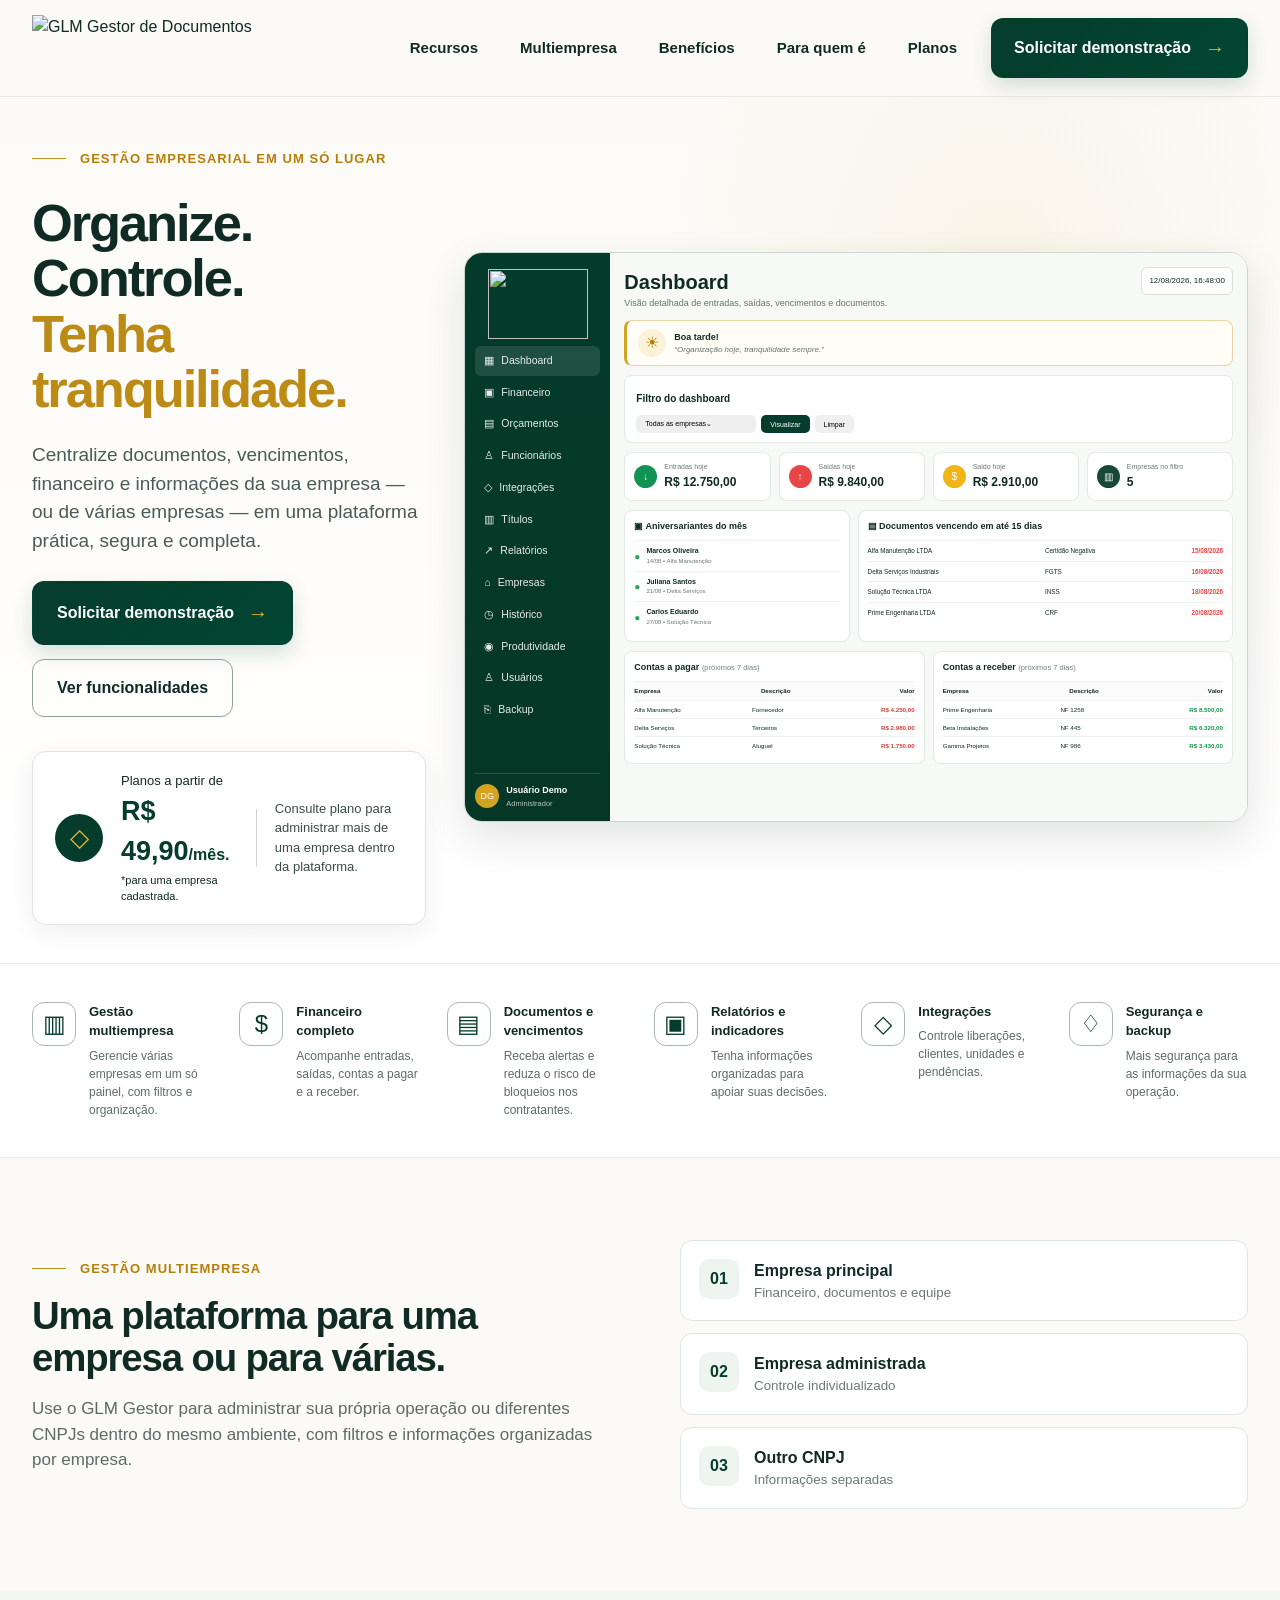
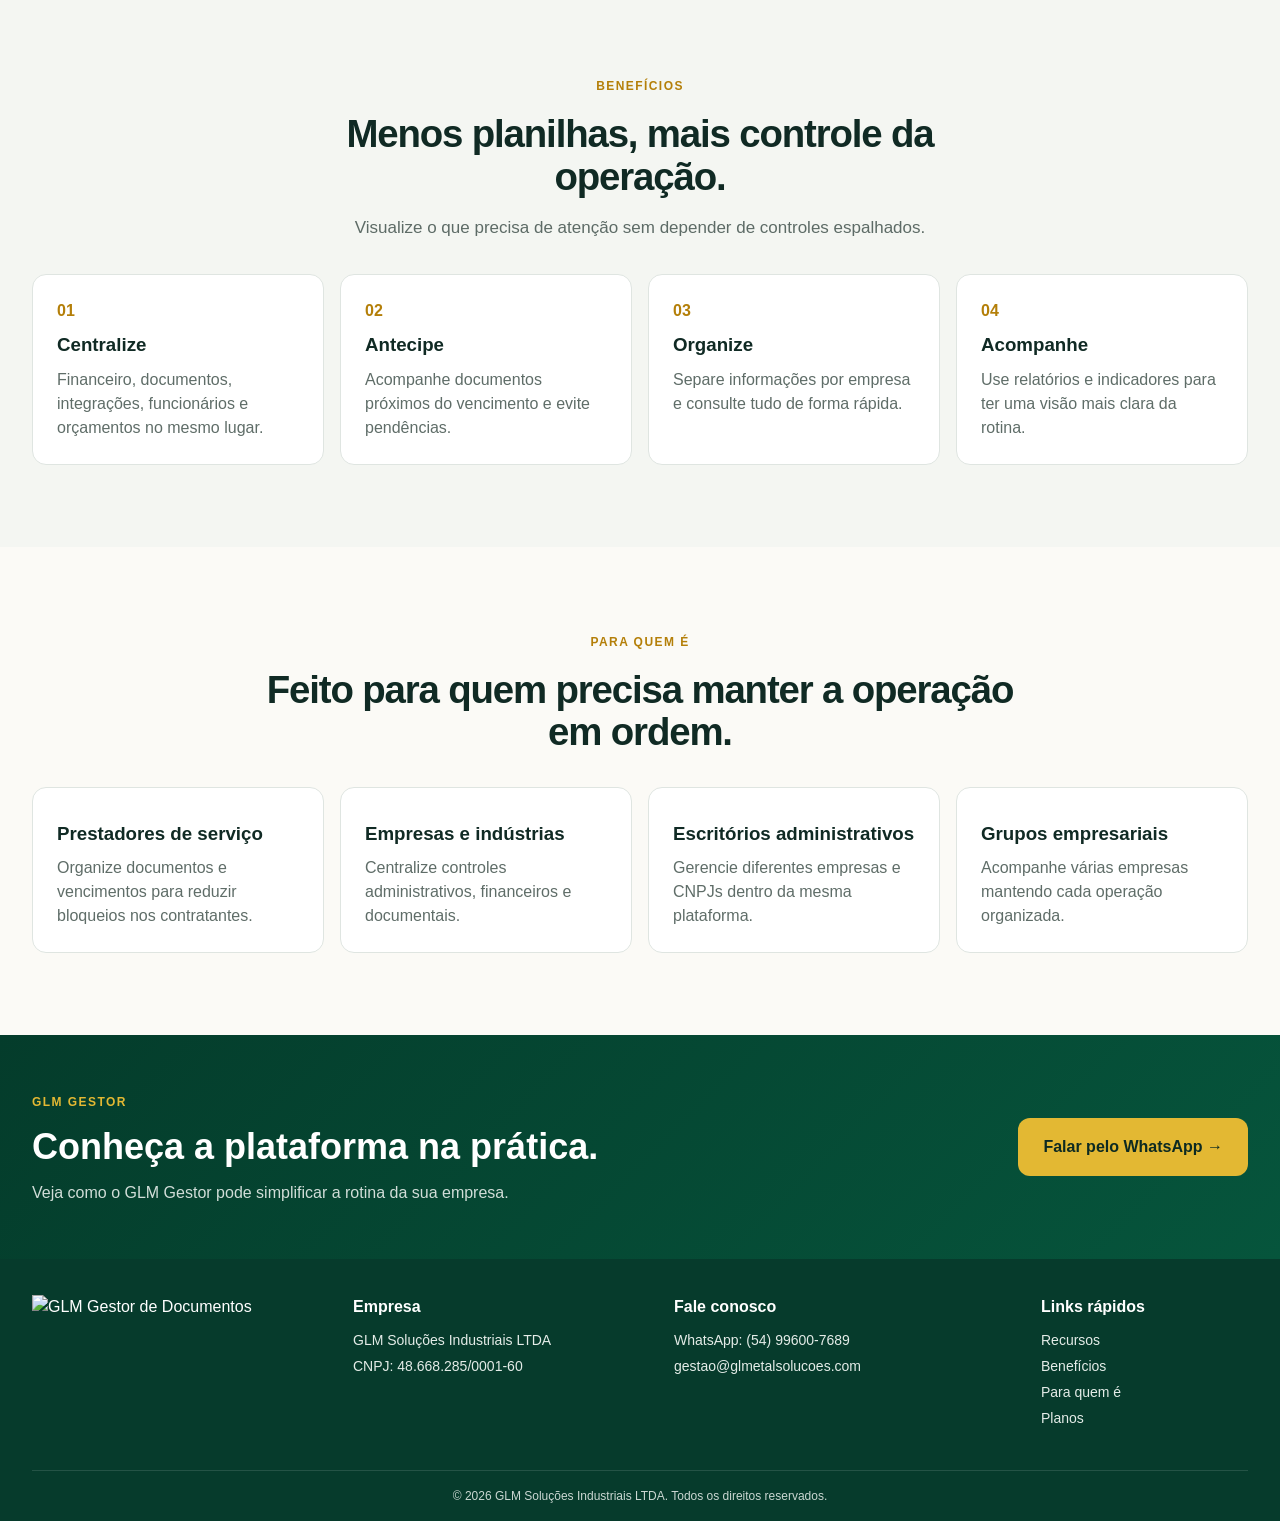
==== index.html @ 6d8b8131 "Add files via upload" ====
<!DOCTYPE html>
<html lang="pt-BR">
<head>
  <meta charset="UTF-8" />
  <meta name="viewport" content="width=device-width, initial-scale=1.0" />
  <meta name="description" content="GLM Gestor: gestão empresarial e multiempresa para financeiro, documentos, vencimentos, integrações, orçamentos e relatórios." />
  <title>GLM Gestor | Gestão empresarial em um só lugar</title>
  <link rel="stylesheet" href="styles.css" />
</head>
<body>
  <header class="header">
    <div class="container nav-shell">
      <a href="#inicio" class="logo-link" aria-label="GLM Gestor - início">
        <img src="assets/logo-glm.png" alt="GLM Gestor de Documentos" class="logo" />
      </a>
      <button class="menu-button" aria-expanded="false" aria-controls="main-nav" aria-label="Abrir menu">☰</button>
      <nav id="main-nav" class="main-nav">
        <a href="#recursos">Recursos</a>
        <a href="#multiempresa">Multiempresa</a>
        <a href="#beneficios">Benefícios</a>
        <a href="#publico">Para quem é</a>
        <a href="#planos">Planos</a>
      </nav>
      <a class="button button-primary nav-cta" href="https://wa.me/5554996007689?text=Olá!%20Gostaria%20de%20conhecer%20o%20GLM%20Gestor." target="_blank" rel="noopener">Solicitar demonstração <span>→</span></a>
    </div>
  </header>

  <main>
    <section class="hero" id="inicio">
      <div class="container hero-grid">
        <div class="hero-copy">
          <div class="eyebrow"><span></span>GESTÃO EMPRESARIAL EM UM SÓ LUGAR</div>
          <h1>Organize. Controle.<br><strong>Tenha tranquilidade.</strong></h1>
          <p class="hero-text">Centralize documentos, vencimentos, financeiro e informações da sua empresa — ou de várias empresas — em uma plataforma prática, segura e completa.</p>
          <div class="hero-actions">
            <a class="button button-primary" href="https://wa.me/5554996007689?text=Olá!%20Gostaria%20de%20solicitar%20uma%20demonstração%20do%20GLM%20Gestor." target="_blank" rel="noopener">Solicitar demonstração <span>→</span></a>
            <a class="button button-outline" href="#recursos">Ver funcionalidades</a>
          </div>

          <div class="price-card" id="planos">
            <div class="price-icon">◇</div>
            <div class="price-copy">
              <span>Planos a partir de</span>
              <strong>R$ 49,90<small>/mês.</small></strong>
              <small>*para uma empresa cadastrada.</small>
            </div>
            <div class="price-divider"></div>
            <p>Consulte plano para administrar mais de uma empresa dentro da plataforma.</p>
          </div>
        </div>

        <div class="dashboard-frame" aria-label="Demonstração fictícia do GLM Gestor">
          <div class="dashboard-browser">
            <aside class="dash-sidebar">
              <img src="assets/logo-glm.png" alt="" class="dash-logo" />
              <nav>
                <a class="active">▦ <span>Dashboard</span></a>
                <a>▣ <span>Financeiro</span></a>
                <a>▤ <span>Orçamentos</span></a>
                <a>♙ <span>Funcionários</span></a>
                <a>◇ <span>Integrações</span></a>
                <a>▥ <span>Títulos</span></a>
                <a>↗ <span>Relatórios</span></a>
                <a>⌂ <span>Empresas</span></a>
                <a>◷ <span>Histórico</span></a>
                <a>◉ <span>Produtividade</span></a>
                <a>♙ <span>Usuários</span></a>
                <a>⎘ <span>Backup</span></a>
              </nav>
              <div class="dash-user"><span>DG</span><div><b>Usuário Demo</b><small>Administrador</small></div></div>
            </aside>

            <div class="dash-main">
              <div class="dash-head">
                <div><h2>Dashboard</h2><p>Visão detalhada de entradas, saídas, vencimentos e documentos.</p></div>
                <time>12/08/2026, 16:48:00</time>
              </div>
              <div class="hello-card"><span>☀</span><div><b>Boa tarde!</b><small>“Organização hoje, tranquilidade sempre.”</small></div></div>
              <div class="filter-card"><b>Filtro do dashboard</b><div><button>Todas as empresas⌄</button><button class="mini-green">Visualizar</button><button>Limpar</button></div></div>

              <div class="kpis">
                <article><span class="dot green">↓</span><div><small>Entradas hoje</small><strong>R$ 12.750,00</strong></div></article>
                <article><span class="dot red">↑</span><div><small>Saídas hoje</small><strong>R$ 9.840,00</strong></div></article>
                <article><span class="dot gold">$</span><div><small>Saldo hoje</small><strong>R$ 2.910,00</strong></div></article>
                <article><span class="dot ink">▥</span><div><small>Empresas no filtro</small><strong>5</strong></div></article>
              </div>

              <div class="dash-columns">
                <section class="dash-card birthdays">
                  <h3>▣ Aniversariantes do mês</h3>
                  <div class="person"><i>●</i><span><b>Marcos Oliveira</b><small>14/08 • Alfa Manutenção</small></span></div>
                  <div class="person"><i>●</i><span><b>Juliana Santos</b><small>21/08 • Delta Serviços</small></span></div>
                  <div class="person"><i>●</i><span><b>Carlos Eduardo</b><small>27/08 • Solução Técnica</small></span></div>
                </section>
                <section class="dash-card docs">
                  <h3>▤ Documentos vencendo em até 15 dias</h3>
                  <div><span>Alfa Manutenção LTDA</span><span>Certidão Negativa</span><b>15/08/2026</b></div>
                  <div><span>Delta Serviços Industriais</span><span>FGTS</span><b>16/08/2026</b></div>
                  <div><span>Solução Técnica LTDA</span><span>INSS</span><b>18/08/2026</b></div>
                  <div><span>Prime Engenharia LTDA</span><span>CRF</span><b>20/08/2026</b></div>
                </section>
              </div>

              <div class="dash-columns bottom">
                <section class="dash-card table-card">
                  <h3>Contas a pagar <small>(próximos 7 dias)</small></h3>
                  <div class="table-row head"><b>Empresa</b><b>Descrição</b><b>Valor</b></div>
                  <div class="table-row"><span>Alfa Manutenção</span><span>Fornecedor</span><strong>R$ 4.250,00</strong></div>
                  <div class="table-row"><span>Delta Serviços</span><span>Terceiros</span><strong>R$ 2.980,00</strong></div>
                  <div class="table-row"><span>Solução Técnica</span><span>Aluguel</span><strong>R$ 1.750,00</strong></div>
                </section>
                <section class="dash-card table-card receivable">
                  <h3>Contas a receber <small>(próximos 7 dias)</small></h3>
                  <div class="table-row head"><b>Empresa</b><b>Descrição</b><b>Valor</b></div>
                  <div class="table-row"><span>Prime Engenharia</span><span>NF 1258</span><strong>R$ 8.500,00</strong></div>
                  <div class="table-row"><span>Beta Instalações</span><span>NF 445</span><strong>R$ 6.320,00</strong></div>
                  <div class="table-row"><span>Gamma Projetos</span><span>NF 986</span><strong>R$ 3.430,00</strong></div>
                </section>
              </div>
            </div>
          </div>
        </div>
      </div>
    </section>

    <section class="feature-strip" id="recursos">
      <div class="container feature-grid">
        <article><div class="feature-icon">▥</div><div><h3>Gestão multiempresa</h3><p>Gerencie várias empresas em um só painel, com filtros e organização.</p></div></article>
        <article><div class="feature-icon">$</div><div><h3>Financeiro completo</h3><p>Acompanhe entradas, saídas, contas a pagar e a receber.</p></div></article>
        <article><div class="feature-icon">▤</div><div><h3>Documentos e vencimentos</h3><p>Receba alertas e reduza o risco de bloqueios nos contratantes.</p></div></article>
        <article><div class="feature-icon">▣</div><div><h3>Relatórios e indicadores</h3><p>Tenha informações organizadas para apoiar suas decisões.</p></div></article>
        <article><div class="feature-icon">◇</div><div><h3>Integrações</h3><p>Controle liberações, clientes, unidades e pendências.</p></div></article>
        <article><div class="feature-icon">♢</div><div><h3>Segurança e backup</h3><p>Mais segurança para as informações da sua operação.</p></div></article>
      </div>
    </section>

    <section class="content-section" id="multiempresa">
      <div class="container split">
        <div><div class="eyebrow"><span></span>GESTÃO MULTIEMPRESA</div><h2>Uma plataforma para uma empresa ou para várias.</h2><p>Use o GLM Gestor para administrar sua própria operação ou diferentes CNPJs dentro do mesmo ambiente, com filtros e informações organizadas por empresa.</p></div>
        <div class="mini-company-list"><div><b>01</b><span>Empresa principal</span><small>Financeiro, documentos e equipe</small></div><div><b>02</b><span>Empresa administrada</span><small>Controle individualizado</small></div><div><b>03</b><span>Outro CNPJ</span><small>Informações separadas</small></div></div>
      </div>
    </section>

    <section class="content-section soft" id="beneficios">
      <div class="container section-title"><span>BENEFÍCIOS</span><h2>Menos planilhas, mais controle da operação.</h2><p>Visualize o que precisa de atenção sem depender de controles espalhados.</p></div>
      <div class="container benefit-cards"><article><b>01</b><h3>Centralize</h3><p>Financeiro, documentos, integrações, funcionários e orçamentos no mesmo lugar.</p></article><article><b>02</b><h3>Antecipe</h3><p>Acompanhe documentos próximos do vencimento e evite pendências.</p></article><article><b>03</b><h3>Organize</h3><p>Separe informações por empresa e consulte tudo de forma rápida.</p></article><article><b>04</b><h3>Acompanhe</h3><p>Use relatórios e indicadores para ter uma visão mais clara da rotina.</p></article></div>
    </section>

    <section class="content-section" id="publico">
      <div class="container section-title"><span>PARA QUEM É</span><h2>Feito para quem precisa manter a operação em ordem.</h2></div>
      <div class="container audience-grid"><article><h3>Prestadores de serviço</h3><p>Organize documentos e vencimentos para reduzir bloqueios nos contratantes.</p></article><article><h3>Empresas e indústrias</h3><p>Centralize controles administrativos, financeiros e documentais.</p></article><article><h3>Escritórios administrativos</h3><p>Gerencie diferentes empresas e CNPJs dentro da mesma plataforma.</p></article><article><h3>Grupos empresariais</h3><p>Acompanhe várias empresas mantendo cada operação organizada.</p></article></div>
    </section>

    <section class="final-cta">
      <div class="container final-cta-inner"><div><span>GLM GESTOR</span><h2>Conheça a plataforma na prática.</h2><p>Veja como o GLM Gestor pode simplificar a rotina da sua empresa.</p></div><a class="button button-gold" href="https://wa.me/5554996007689?text=Olá!%20Gostaria%20de%20conhecer%20o%20GLM%20Gestor." target="_blank" rel="noopener">Falar pelo WhatsApp →</a></div>
    </section>
  </main>

  <footer class="footer">
    <div class="container footer-grid">
      <div class="footer-logo"><img src="assets/logo-glm.png" alt="GLM Gestor de Documentos"></div>
      <div><h4>Empresa</h4><p>GLM Soluções Industriais LTDA</p><p>CNPJ: 48.668.285/0001-60</p></div>
      <div><h4>Fale conosco</h4><a href="https://wa.me/5554996007689" target="_blank" rel="noopener">WhatsApp: (54) 99600-7689</a><a href="mailto:gestao@glmetalsolucoes.com">gestao@glmetalsolucoes.com</a></div>
      <div><h4>Links rápidos</h4><a href="#recursos">Recursos</a><a href="#beneficios">Benefícios</a><a href="#publico">Para quem é</a><a href="#planos">Planos</a></div>
    </div>
    <div class="container footer-bottom">© <span id="year"></span> GLM Soluções Industriais LTDA. Todos os direitos reservados.</div>
  </footer>
  <script src="script.js"></script>
</body>
</html>
---- styles.css ----
:root{--green:#063c2b;--green2:#075039;--green3:#0d6446;--gold:#d3a420;--gold2:#e3b833;--ink:#102a24;--muted:#61706b;--cream:#fbfaf6;--soft:#f4f6f2;--line:#dbe3de;--white:#fff;--red:#e24f4f;--shadow:0 16px 40px rgba(22,53,43,.12)}
*{box-sizing:border-box}html{scroll-behavior:smooth}body{margin:0;font-family:Inter,Segoe UI,Arial,sans-serif;color:var(--ink);background:var(--cream);line-height:1.5}a{text-decoration:none;color:inherit}.container{width:min(1440px,calc(100% - 64px));margin:auto}.header{position:sticky;top:0;z-index:50;background:rgba(251,250,246,.96);backdrop-filter:blur(12px);border-bottom:1px solid #e7e8e2}.nav-shell{height:96px;display:flex;align-items:center;gap:34px}.logo-link{display:flex;align-items:center;margin-right:auto}.logo{width:235px;height:66px;object-fit:contain;object-position:left center}.main-nav{display:flex;align-items:center;gap:42px;font-size:15px;font-weight:600}.main-nav a:hover{color:var(--gold)}.menu-button{display:none;border:0;background:transparent;font-size:26px;color:var(--green)}.button{display:inline-flex;align-items:center;justify-content:center;gap:14px;border-radius:12px;padding:16px 24px;font-weight:700;border:1px solid transparent;transition:.2s;white-space:nowrap}.button:hover{transform:translateY(-1px)}.button-primary{background:linear-gradient(135deg,var(--green),#004632);color:white;box-shadow:0 8px 20px rgba(4,61,44,.16)}.button-primary span{color:var(--gold2);font-size:20px}.button-outline{border-color:#90a09a;background:transparent}.button-gold{background:var(--gold2);color:#0d2a22}.nav-cta{padding:14px 22px}.hero{padding:52px 0 38px;background:radial-gradient(circle at 78% 20%,rgba(211,164,32,.08),transparent 28%),linear-gradient(180deg,#fbfaf6 0%,#fff 100%)}.hero-grid{display:grid;grid-template-columns:.78fr 1.55fr;gap:38px;align-items:center}.eyebrow{display:flex;align-items:center;gap:14px;color:#b77e0a;font-size:13px;font-weight:800;letter-spacing:.08em}.eyebrow span{display:inline-block;width:34px;height:1px;background:#c39318}.hero h1{font-size:clamp(42px,4.1vw,68px);line-height:1.06;margin:26px 0 24px;letter-spacing:-.04em;font-weight:650}.hero h1 strong{display:block;color:#bc8b16;font-weight:650}.hero-text{font-size:19px;color:#4a5b55;max-width:610px;margin:0 0 26px}.hero-actions{display:flex;gap:14px;flex-wrap:wrap}.price-card{margin-top:34px;background:#fff;border:1px solid #e2e5df;box-shadow:0 8px 24px rgba(23,60,47,.07);border-radius:14px;display:grid;grid-template-columns:auto 1fr 1px 1.1fr;gap:18px;align-items:center;padding:19px 22px;max-width:620px}.price-icon{width:48px;height:48px;border-radius:50%;background:var(--green);color:var(--gold2);display:grid;place-items:center;font-size:25px}.price-copy{display:flex;flex-direction:column}.price-copy span{font-size:13px}.price-copy strong{font-size:27px;color:var(--green)}.price-copy strong small{font-size:16px}.price-copy>small{font-size:11px}.price-divider{width:1px;height:58px;background:#ccd4cf}.price-card p{font-size:13px;margin:0;color:#3b4d46}.dashboard-frame{min-width:0}.dashboard-browser{height:570px;background:#fff;border:1px solid #ccd6d1;border-radius:18px;box-shadow:var(--shadow);overflow:hidden;display:grid;grid-template-columns:145px 1fr}.dash-sidebar{background:linear-gradient(180deg,#043b2a,#063726);padding:16px 10px 12px;color:#fff;display:flex;flex-direction:column}.dash-logo{width:100px;height:70px;object-fit:contain;margin:0 auto 7px}.dash-sidebar nav{display:grid;gap:2px}.dash-sidebar nav a{font-size:10.5px;padding:7px 9px;border-radius:6px;opacity:.9;display:flex;gap:7px}.dash-sidebar nav a.active{background:rgba(255,255,255,.12)}.dash-user{margin-top:auto;border-top:1px solid rgba(255,255,255,.15);padding-top:10px;display:flex;gap:7px;align-items:center}.dash-user>span{width:24px;height:24px;border-radius:50%;background:var(--gold);display:grid;place-items:center;font-size:9px}.dash-user div{display:flex;flex-direction:column;font-size:9px}.dash-user small{opacity:.7}.dash-main{padding:14px;background:#f7f9f6;overflow:hidden}.dash-head{display:flex;justify-content:space-between;gap:15px;align-items:flex-start}.dash-head h2{font-size:20px;margin:0}.dash-head p{font-size:9px;margin:0;color:#65736e}.dash-head time{font-size:8px;border:1px solid #d9dfdb;border-radius:6px;padding:7px;background:#fff}.hello-card{margin-top:10px;background:#fffdf6;border:1px solid #e7d5a5;border-left:3px solid var(--gold);border-radius:8px;padding:8px 11px;display:flex;gap:8px;align-items:center}.hello-card>span{width:28px;height:28px;border-radius:50%;background:#fbf2d8;display:grid;place-items:center;color:#b67e00}.hello-card div{display:flex;flex-direction:column;font-size:9px}.hello-card small{font-size:8px;font-style:italic;color:#65736e}.filter-card{margin-top:9px;background:#fff;padding:9px 11px;border-radius:8px;border:1px solid #e4e9e6}.filter-card>b{font-size:10px}.filter-card div{margin-top:6px;display:flex;gap:5px}.filter-card button{font-size:7px;border:0;border-radius:5px;padding:5px 9px}.filter-card button:first-child{min-width:120px;text-align:left}.filter-card .mini-green{background:var(--green);color:white}.kpis{display:grid;grid-template-columns:repeat(4,1fr);gap:8px;margin-top:9px}.kpis article{background:#fff;border:1px solid #e3e9e5;border-radius:8px;padding:9px;display:flex;gap:7px;align-items:center}.dot{width:23px;height:23px;border-radius:50%;display:grid;place-items:center;color:white;font-size:10px}.dot.green{background:#139353}.dot.red{background:#e74646}.dot.gold{background:#f0b516}.dot.ink{background:#184838}.kpis div{display:flex;flex-direction:column}.kpis small{font-size:7px;color:#6c7b75}.kpis strong{font-size:12px}.dash-columns{display:grid;grid-template-columns:.9fr 1.5fr;gap:8px;margin-top:9px}.dash-columns.bottom{grid-template-columns:1fr 1fr}.dash-card{background:#fff;border:1px solid #e4e9e6;border-radius:8px;padding:9px}.dash-card h3{font-size:9px;margin:0 0 7px}.dash-card h3 small{font-weight:400;color:#74807c}.person{display:flex;align-items:center;gap:6px;border-top:1px solid #eff2f0;padding:5px 0}.person i{font-size:10px;color:#26a559}.person span{display:flex;flex-direction:column}.person b{font-size:7px}.person small{font-size:6px;color:#6a7772}.docs>div{display:grid;grid-template-columns:1.1fr .9fr auto;gap:8px;border-top:1px solid #eff2f0;padding:5px 0;font-size:6.3px}.docs b{color:#ed4242}.table-row{display:grid;grid-template-columns:1fr 1.1fr auto;gap:6px;padding:4px 0;border-top:1px solid #eff2f0;font-size:6.2px}.table-row.head{background:#fafbfa}.table-row strong{color:#cf403d}.receivable .table-row strong{color:#18954b}.feature-strip{border-top:1px solid #ecebe5;border-bottom:1px solid #ecebe5;background:#fff}.feature-grid{display:grid;grid-template-columns:repeat(6,1fr);gap:28px;padding:38px 0}.feature-grid article{display:flex;gap:13px;align-items:flex-start}.feature-icon{width:44px;height:44px;min-width:44px;border:1.5px solid #a9b7b1;border-radius:12px;display:grid;place-items:center;font-size:24px;color:var(--green)}.feature-grid h3{font-size:13px;margin:0 0 6px}.feature-grid p{font-size:12px;color:#5e6c67;margin:0}.content-section{padding:82px 0}.content-section.soft{background:#f4f6f2}.split{display:grid;grid-template-columns:1fr 1fr;gap:80px;align-items:center}.split h2,.section-title h2{font-size:clamp(30px,3vw,46px);line-height:1.1;letter-spacing:-.03em;margin:16px 0}.split p,.section-title p{color:#5d6b66;font-size:17px}.mini-company-list{display:grid;gap:12px}.mini-company-list div{background:white;border:1px solid #dfe6e1;border-radius:12px;padding:18px;display:grid;grid-template-columns:auto 1fr;column-gap:15px}.mini-company-list b{grid-row:1/3;width:40px;height:40px;border-radius:10px;background:#eef4f0;display:grid;place-items:center;color:var(--green)}.mini-company-list span{font-weight:700}.mini-company-list small{color:#6b7873}.section-title{text-align:center;max-width:760px;margin:auto}.section-title>span{color:#b47f09;font-size:12px;font-weight:800;letter-spacing:.12em}.benefit-cards,.audience-grid{display:grid;grid-template-columns:repeat(4,1fr);gap:16px;margin-top:34px}.benefit-cards article,.audience-grid article{background:white;border:1px solid #dfe5e1;border-radius:14px;padding:24px}.benefit-cards b{color:#b47f09}.benefit-cards h3,.audience-grid h3{margin:8px 0}.benefit-cards p,.audience-grid p{margin:0;color:#5f6d68}.final-cta{background:linear-gradient(135deg,#043c2b,#06553c);color:white}.final-cta-inner{padding:54px 0;display:flex;justify-content:space-between;align-items:center;gap:30px}.final-cta span{color:var(--gold2);font-weight:800;font-size:12px;letter-spacing:.12em}.final-cta h2{font-size:36px;margin:7px 0}.final-cta p{margin:0;color:#d1ddd8}.footer{background:#063b2c;color:white}.footer-grid{display:grid;grid-template-columns:1.2fr 1.2fr 1.4fr .9fr;gap:45px;padding:36px 0}.footer-logo img{width:230px;height:95px;object-fit:contain;object-position:left center}.footer h4{margin:0 0 11px}.footer p,.footer a{font-size:14px;color:#e4ece8;margin:5px 0;display:block}.footer a:hover{color:var(--gold2)}.footer-bottom{border-top:1px solid rgba(255,255,255,.12);padding:16px 0;text-align:center;font-size:12px;color:#cad7d2}
@media(max-width:1180px){.container{width:min(100% - 38px,1120px)}.main-nav{gap:22px}.logo{width:190px}.hero-grid{grid-template-columns:1fr}.hero-copy{max-width:720px}.dashboard-browser{height:570px}.feature-grid{grid-template-columns:repeat(3,1fr)}.benefit-cards,.audience-grid{grid-template-columns:repeat(2,1fr)}.footer-grid{grid-template-columns:1fr 1fr}.nav-cta{display:none}}
@media(max-width:760px){.container{width:min(100% - 28px,680px)}.nav-shell{height:78px}.logo{width:170px;height:58px}.menu-button{display:block}.main-nav{position:absolute;top:78px;left:0;right:0;background:var(--cream);border-bottom:1px solid #e4e5df;padding:18px 24px;display:none;flex-direction:column;align-items:flex-start;gap:18px}.main-nav.open{display:flex}.hero{padding-top:34px}.hero-grid{gap:34px}.hero h1{font-size:43px}.hero-text{font-size:16px}.hero-actions{display:grid}.button{width:100%}.price-card{grid-template-columns:auto 1fr;padding:17px}.price-divider{display:none}.price-card p{grid-column:1/-1;border-top:1px solid #e1e4df;padding-top:12px}.dashboard-browser{height:auto;min-height:620px;grid-template-columns:70px 1fr;border-radius:13px}.dash-sidebar{padding:11px 6px}.dash-logo{width:56px;height:48px}.dash-sidebar nav a{justify-content:center;font-size:14px;padding:7px 5px}.dash-sidebar nav a span{display:none}.dash-user div{display:none}.dash-main{padding:9px}.dash-head time{display:none}.dash-head h2{font-size:17px}.hello-card{padding:7px}.filter-card{display:none}.kpis{grid-template-columns:1fr 1fr;gap:6px}.kpis article{padding:7px}.dash-columns,.dash-columns.bottom{grid-template-columns:1fr}.docs>div{grid-template-columns:1fr auto}.docs>div span:nth-child(2){display:none}.table-row{grid-template-columns:1fr 1fr}.table-row span:nth-child(2),.table-row.head b:nth-child(2){display:none}.feature-grid{grid-template-columns:1fr 1fr;padding:28px 0;gap:22px 12px}.feature-grid article{gap:10px}.feature-icon{width:38px;height:38px;min-width:38px;font-size:20px}.feature-grid h3{font-size:12px}.feature-grid p{font-size:11px}.content-section{padding:56px 0}.split{grid-template-columns:1fr;gap:32px}.benefit-cards,.audience-grid{grid-template-columns:1fr}.final-cta-inner{flex-direction:column;align-items:flex-start}.final-cta h2{font-size:30px}.footer-grid{grid-template-columns:1fr;padding:28px 0;gap:24px}.footer-logo img{width:220px}.footer-bottom{text-align:left}}
@media(max-width:460px){.hero h1{font-size:36px}.dashboard-browser{grid-template-columns:58px 1fr}.dash-sidebar nav a{font-size:12px}.dash-main{padding:7px}.kpis article{gap:5px}.kpis strong{font-size:10px}.kpis small{font-size:6px}.birthdays{display:none}.dash-columns{grid-template-columns:1fr}.dash-columns.bottom{display:none}.docs>div{font-size:6px}.feature-grid{grid-template-columns:1fr}.price-copy strong{font-size:24px}}
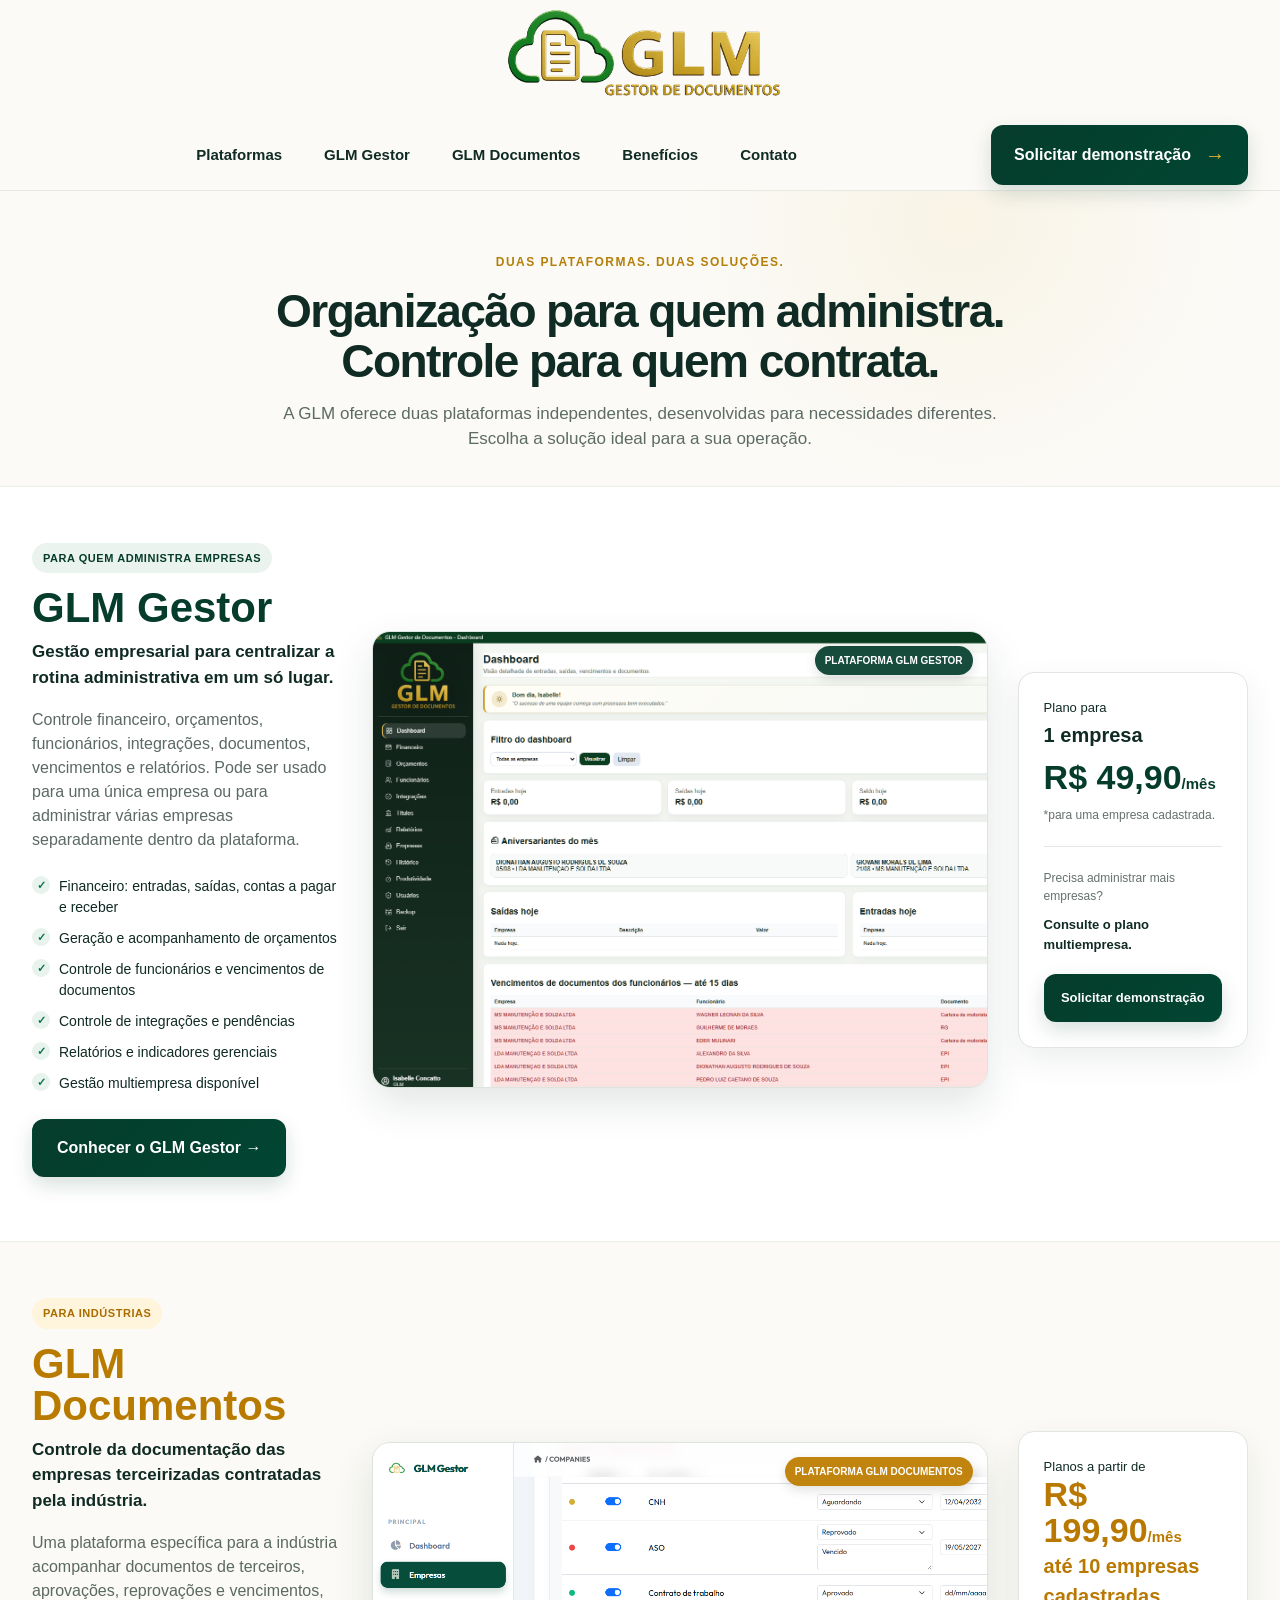
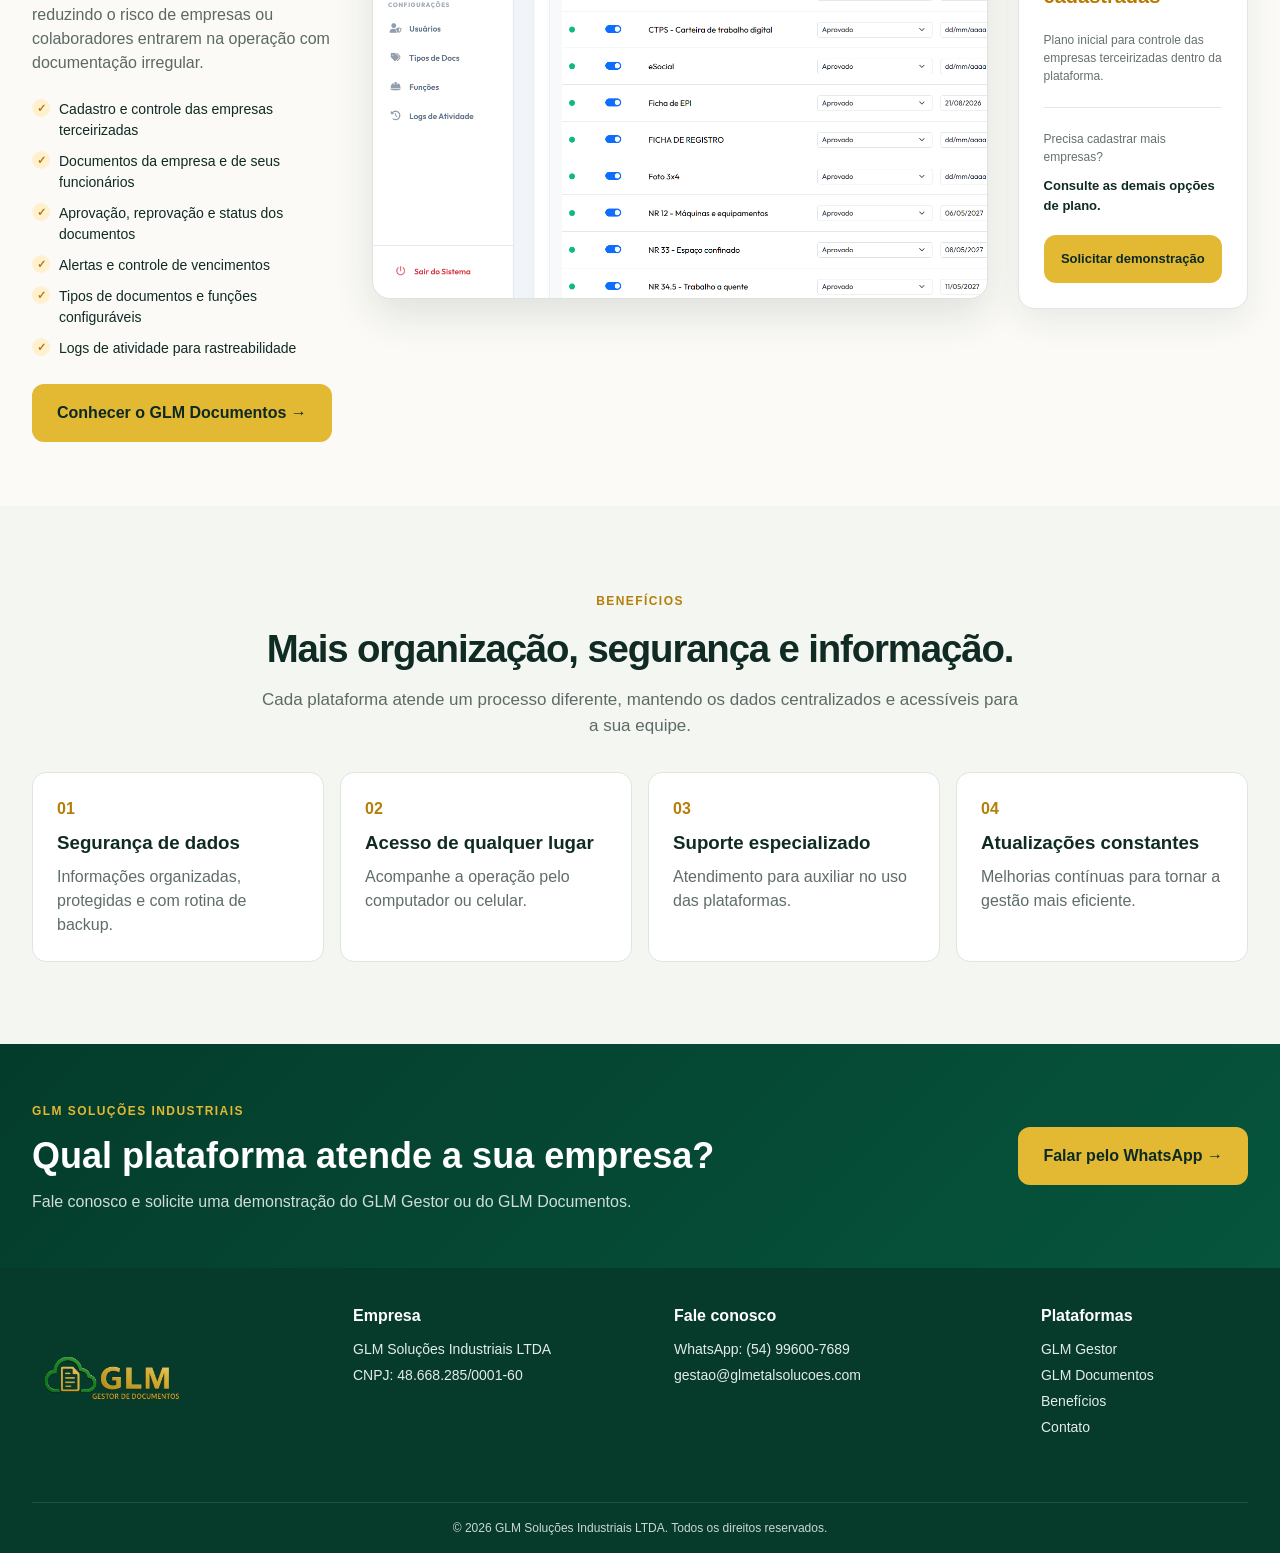
==== commit 3705ac9a: "Add files via upload" ====
--- a/index.html
+++ b/index.html
@@ -3,8 +3,8 @@
 <head>
   <meta charset="UTF-8" />
   <meta name="viewport" content="width=device-width, initial-scale=1.0" />
-  <meta name="description" content="GLM Gestor: gestão empresarial e multiempresa para financeiro, documentos, vencimentos, integrações, orçamentos e relatórios." />
-  <title>GLM Gestor | Gestão empresarial em um só lugar</title>
+  <meta name="description" content="Conheça as plataformas GLM Gestor e GLM Documentos: soluções distintas para gestão empresarial e controle de documentação de empresas terceirizadas." />
+  <title>GLM | Gestão empresarial e controle de documentos de terceiros</title>
   <link rel="stylesheet" href="styles.css" />
 </head>
 <body>
@@ -15,144 +15,76 @@
       </a>
       <button class="menu-button" aria-expanded="false" aria-controls="main-nav" aria-label="Abrir menu">☰</button>
       <nav id="main-nav" class="main-nav">
-        <a href="#recursos">Recursos</a>
-        <a href="#multiempresa">Multiempresa</a>
+        <a href="#plataformas">Plataformas</a>
+        <a href="#gestor">GLM Gestor</a>
+        <a href="#documentos">GLM Documentos</a>
         <a href="#beneficios">Benefícios</a>
-        <a href="#publico">Para quem é</a>
-        <a href="#planos">Planos</a>
+        <a href="#contato">Contato</a>
       </nav>
       <a class="button button-primary nav-cta" href="https://wa.me/5554996007689?text=Olá!%20Gostaria%20de%20conhecer%20o%20GLM%20Gestor." target="_blank" rel="noopener">Solicitar demonstração <span>→</span></a>
     </div>
   </header>
 
   <main>
-    <section class="hero" id="inicio">
-      <div class="container hero-grid">
-        <div class="hero-copy">
-          <div class="eyebrow"><span></span>GESTÃO EMPRESARIAL EM UM SÓ LUGAR</div>
-          <h1>Organize. Controle.<br><strong>Tenha tranquilidade.</strong></h1>
-          <p class="hero-text">Centralize documentos, vencimentos, financeiro e informações da sua empresa — ou de várias empresas — em uma plataforma prática, segura e completa.</p>
-          <div class="hero-actions">
-            <a class="button button-primary" href="https://wa.me/5554996007689?text=Olá!%20Gostaria%20de%20solicitar%20uma%20demonstração%20do%20GLM%20Gestor." target="_blank" rel="noopener">Solicitar demonstração <span>→</span></a>
-            <a class="button button-outline" href="#recursos">Ver funcionalidades</a>
-          </div>
-
-          <div class="price-card" id="planos">
-            <div class="price-icon">◇</div>
-            <div class="price-copy">
-              <span>Planos a partir de</span>
-              <strong>R$ 49,90<small>/mês.</small></strong>
-              <small>*para uma empresa cadastrada.</small>
-            </div>
-            <div class="price-divider"></div>
-            <p>Consulte plano para administrar mais de uma empresa dentro da plataforma.</p>
-          </div>
-        </div>
-
-        <div class="dashboard-frame" aria-label="Demonstração fictícia do GLM Gestor">
-          <div class="dashboard-browser">
-            <aside class="dash-sidebar">
-              <img src="assets/logo-glm.png" alt="" class="dash-logo" />
-              <nav>
-                <a class="active">▦ <span>Dashboard</span></a>
-                <a>▣ <span>Financeiro</span></a>
-                <a>▤ <span>Orçamentos</span></a>
-                <a>♙ <span>Funcionários</span></a>
-                <a>◇ <span>Integrações</span></a>
-                <a>▥ <span>Títulos</span></a>
-                <a>↗ <span>Relatórios</span></a>
-                <a>⌂ <span>Empresas</span></a>
-                <a>◷ <span>Histórico</span></a>
-                <a>◉ <span>Produtividade</span></a>
-                <a>♙ <span>Usuários</span></a>
-                <a>⎘ <span>Backup</span></a>
-              </nav>
-              <div class="dash-user"><span>DG</span><div><b>Usuário Demo</b><small>Administrador</small></div></div>
-            </aside>
-
-            <div class="dash-main">
-              <div class="dash-head">
-                <div><h2>Dashboard</h2><p>Visão detalhada de entradas, saídas, vencimentos e documentos.</p></div>
-                <time>12/08/2026, 16:48:00</time>
-              </div>
-              <div class="hello-card"><span>☀</span><div><b>Boa tarde!</b><small>“Organização hoje, tranquilidade sempre.”</small></div></div>
-              <div class="filter-card"><b>Filtro do dashboard</b><div><button>Todas as empresas⌄</button><button class="mini-green">Visualizar</button><button>Limpar</button></div></div>
-
-              <div class="kpis">
-                <article><span class="dot green">↓</span><div><small>Entradas hoje</small><strong>R$ 12.750,00</strong></div></article>
-                <article><span class="dot red">↑</span><div><small>Saídas hoje</small><strong>R$ 9.840,00</strong></div></article>
-                <article><span class="dot gold">$</span><div><small>Saldo hoje</small><strong>R$ 2.910,00</strong></div></article>
-                <article><span class="dot ink">▥</span><div><small>Empresas no filtro</small><strong>5</strong></div></article>
-              </div>
-
-              <div class="dash-columns">
-                <section class="dash-card birthdays">
-                  <h3>▣ Aniversariantes do mês</h3>
-                  <div class="person"><i>●</i><span><b>Marcos Oliveira</b><small>14/08 • Alfa Manutenção</small></span></div>
-                  <div class="person"><i>●</i><span><b>Juliana Santos</b><small>21/08 • Delta Serviços</small></span></div>
-                  <div class="person"><i>●</i><span><b>Carlos Eduardo</b><small>27/08 • Solução Técnica</small></span></div>
-                </section>
-                <section class="dash-card docs">
-                  <h3>▤ Documentos vencendo em até 15 dias</h3>
-                  <div><span>Alfa Manutenção LTDA</span><span>Certidão Negativa</span><b>15/08/2026</b></div>
-                  <div><span>Delta Serviços Industriais</span><span>FGTS</span><b>16/08/2026</b></div>
-                  <div><span>Solução Técnica LTDA</span><span>INSS</span><b>18/08/2026</b></div>
-                  <div><span>Prime Engenharia LTDA</span><span>CRF</span><b>20/08/2026</b></div>
-                </section>
-              </div>
-
-              <div class="dash-columns bottom">
-                <section class="dash-card table-card">
-                  <h3>Contas a pagar <small>(próximos 7 dias)</small></h3>
-                  <div class="table-row head"><b>Empresa</b><b>Descrição</b><b>Valor</b></div>
-                  <div class="table-row"><span>Alfa Manutenção</span><span>Fornecedor</span><strong>R$ 4.250,00</strong></div>
-                  <div class="table-row"><span>Delta Serviços</span><span>Terceiros</span><strong>R$ 2.980,00</strong></div>
-                  <div class="table-row"><span>Solução Técnica</span><span>Aluguel</span><strong>R$ 1.750,00</strong></div>
-                </section>
-                <section class="dash-card table-card receivable">
-                  <h3>Contas a receber <small>(próximos 7 dias)</small></h3>
-                  <div class="table-row head"><b>Empresa</b><b>Descrição</b><b>Valor</b></div>
-                  <div class="table-row"><span>Prime Engenharia</span><span>NF 1258</span><strong>R$ 8.500,00</strong></div>
-                  <div class="table-row"><span>Beta Instalações</span><span>NF 445</span><strong>R$ 6.320,00</strong></div>
-                  <div class="table-row"><span>Gamma Projetos</span><span>NF 986</span><strong>R$ 3.430,00</strong></div>
-                </section>
-              </div>
-            </div>
-          </div>
-        </div>
+    <section class="intro" id="plataformas">
+      <div class="container section-title intro-title">
+        <span>DUAS PLATAFORMAS. DUAS SOLUÇÕES.</span>
+        <h1>Organização para quem administra.<br>Controle para quem contrata.</h1>
+        <p>A GLM oferece duas plataformas independentes, desenvolvidas para necessidades diferentes. Escolha a solução ideal para a sua operação.</p>
       </div>
     </section>
 
-    <section class="feature-strip" id="recursos">
-      <div class="container feature-grid">
-        <article><div class="feature-icon">▥</div><div><h3>Gestão multiempresa</h3><p>Gerencie várias empresas em um só painel, com filtros e organização.</p></div></article>
-        <article><div class="feature-icon">$</div><div><h3>Financeiro completo</h3><p>Acompanhe entradas, saídas, contas a pagar e a receber.</p></div></article>
-        <article><div class="feature-icon">▤</div><div><h3>Documentos e vencimentos</h3><p>Receba alertas e reduza o risco de bloqueios nos contratantes.</p></div></article>
-        <article><div class="feature-icon">▣</div><div><h3>Relatórios e indicadores</h3><p>Tenha informações organizadas para apoiar suas decisões.</p></div></article>
-        <article><div class="feature-icon">◇</div><div><h3>Integrações</h3><p>Controle liberações, clientes, unidades e pendências.</p></div></article>
-        <article><div class="feature-icon">♢</div><div><h3>Segurança e backup</h3><p>Mais segurança para as informações da sua operação.</p></div></article>
+    <section class="platform-section" id="gestor">
+      <div class="container platform-grid">
+        <div class="platform-copy">
+          <div class="platform-tag green-tag">PARA QUEM ADMINISTRA EMPRESAS</div>
+          <h2>GLM Gestor</h2>
+          <p class="platform-subtitle">Gestão empresarial para centralizar a rotina administrativa em um só lugar.</p>
+          <p>Controle financeiro, orçamentos, funcionários, integrações, documentos, vencimentos e relatórios. Pode ser usado para uma única empresa ou para administrar várias empresas separadamente dentro da plataforma.</p>
+          <ul class="check-list">
+            <li>Financeiro: entradas, saídas, contas a pagar e receber</li>
+            <li>Geração e acompanhamento de orçamentos</li>
+            <li>Controle de funcionários e vencimentos de documentos</li>
+            <li>Controle de integrações e pendências</li>
+            <li>Relatórios e indicadores gerenciais</li>
+            <li>Gestão multiempresa disponível</li>
+          </ul>
+          <div class="platform-actions"><a class="button button-primary" href="https://wa.me/5554996007689?text=Olá!%20Gostaria%20de%20conhecer%20o%20GLM%20Gestor." target="_blank" rel="noopener">Conhecer o GLM Gestor →</a></div>
+        </div>
+        <div class="platform-demo"><div class="demo-label">PLATAFORMA GLM GESTOR</div><img src="assets/glm-gestor-dashboard.png" alt="Tela demonstrativa do GLM Gestor"></div>
+        <aside class="plan-card plan-green"><small>Plano para</small><h3>1 empresa</h3><strong>R$ 49,90<em>/mês</em></strong><p>*para uma empresa cadastrada.</p><hr><p>Precisa administrar mais empresas?</p><b>Consulte o plano multiempresa.</b><a class="button button-primary" href="https://wa.me/5554996007689?text=Olá!%20Gostaria%20de%20informações%20sobre%20os%20planos%20do%20GLM%20Gestor." target="_blank" rel="noopener">Solicitar demonstração</a></aside>
       </div>
     </section>
 
-    <section class="content-section" id="multiempresa">
-      <div class="container split">
-        <div><div class="eyebrow"><span></span>GESTÃO MULTIEMPRESA</div><h2>Uma plataforma para uma empresa ou para várias.</h2><p>Use o GLM Gestor para administrar sua própria operação ou diferentes CNPJs dentro do mesmo ambiente, com filtros e informações organizadas por empresa.</p></div>
-        <div class="mini-company-list"><div><b>01</b><span>Empresa principal</span><small>Financeiro, documentos e equipe</small></div><div><b>02</b><span>Empresa administrada</span><small>Controle individualizado</small></div><div><b>03</b><span>Outro CNPJ</span><small>Informações separadas</small></div></div>
+    <section class="platform-section documents-section" id="documentos">
+      <div class="container platform-grid">
+        <div class="platform-copy">
+          <div class="platform-tag gold-tag">PARA INDÚSTRIAS</div>
+          <h2 class="gold-title">GLM Documentos</h2>
+          <p class="platform-subtitle">Controle da documentação das empresas terceirizadas contratadas pela indústria.</p>
+          <p>Uma plataforma específica para a indústria acompanhar documentos de terceiros, aprovações, reprovações e vencimentos, reduzindo o risco de empresas ou colaboradores entrarem na operação com documentação irregular.</p>
+          <ul class="check-list gold-check">
+            <li>Cadastro e controle das empresas terceirizadas</li>
+            <li>Documentos da empresa e de seus funcionários</li>
+            <li>Aprovação, reprovação e status dos documentos</li>
+            <li>Alertas e controle de vencimentos</li>
+            <li>Tipos de documentos e funções configuráveis</li>
+            <li>Logs de atividade para rastreabilidade</li>
+          </ul>
+          <div class="platform-actions"><a class="button button-gold" href="https://wa.me/5554996007689?text=Olá!%20Gostaria%20de%20conhecer%20o%20GLM%20Documentos." target="_blank" rel="noopener">Conhecer o GLM Documentos →</a></div>
+        </div>
+        <div class="platform-demo documentos-demo"><div class="demo-label gold-demo-label">PLATAFORMA GLM DOCUMENTOS</div><img src="assets/glm-documentos-plataforma.png" alt="Tela real do GLM Documentos para controle de documentos de terceirizados"></div>
+        <aside class="plan-card plan-gold"><small>Planos a partir de</small><strong>R$ 199,90<em>/mês</em></strong><h3>até 10 empresas cadastradas</h3><p>Plano inicial para controle das empresas terceirizadas dentro da plataforma.</p><hr><p>Precisa cadastrar mais empresas?</p><b>Consulte as demais opções de plano.</b><a class="button button-gold" href="https://wa.me/5554996007689?text=Olá!%20Gostaria%20de%20informações%20sobre%20os%20planos%20do%20GLM%20Documentos." target="_blank" rel="noopener">Solicitar demonstração</a></aside>
       </div>
     </section>
 
     <section class="content-section soft" id="beneficios">
-      <div class="container section-title"><span>BENEFÍCIOS</span><h2>Menos planilhas, mais controle da operação.</h2><p>Visualize o que precisa de atenção sem depender de controles espalhados.</p></div>
-      <div class="container benefit-cards"><article><b>01</b><h3>Centralize</h3><p>Financeiro, documentos, integrações, funcionários e orçamentos no mesmo lugar.</p></article><article><b>02</b><h3>Antecipe</h3><p>Acompanhe documentos próximos do vencimento e evite pendências.</p></article><article><b>03</b><h3>Organize</h3><p>Separe informações por empresa e consulte tudo de forma rápida.</p></article><article><b>04</b><h3>Acompanhe</h3><p>Use relatórios e indicadores para ter uma visão mais clara da rotina.</p></article></div>
+      <div class="container section-title"><span>BENEFÍCIOS</span><h2>Mais organização, segurança e informação.</h2><p>Cada plataforma atende um processo diferente, mantendo os dados centralizados e acessíveis para a sua equipe.</p></div>
+      <div class="container benefit-cards"><article><b>01</b><h3>Segurança de dados</h3><p>Informações organizadas, protegidas e com rotina de backup.</p></article><article><b>02</b><h3>Acesso de qualquer lugar</h3><p>Acompanhe a operação pelo computador ou celular.</p></article><article><b>03</b><h3>Suporte especializado</h3><p>Atendimento para auxiliar no uso das plataformas.</p></article><article><b>04</b><h3>Atualizações constantes</h3><p>Melhorias contínuas para tornar a gestão mais eficiente.</p></article></div>
     </section>
 
-    <section class="content-section" id="publico">
-      <div class="container section-title"><span>PARA QUEM É</span><h2>Feito para quem precisa manter a operação em ordem.</h2></div>
-      <div class="container audience-grid"><article><h3>Prestadores de serviço</h3><p>Organize documentos e vencimentos para reduzir bloqueios nos contratantes.</p></article><article><h3>Empresas e indústrias</h3><p>Centralize controles administrativos, financeiros e documentais.</p></article><article><h3>Escritórios administrativos</h3><p>Gerencie diferentes empresas e CNPJs dentro da mesma plataforma.</p></article><article><h3>Grupos empresariais</h3><p>Acompanhe várias empresas mantendo cada operação organizada.</p></article></div>
-    </section>
-
-    <section class="final-cta">
-      <div class="container final-cta-inner"><div><span>GLM GESTOR</span><h2>Conheça a plataforma na prática.</h2><p>Veja como o GLM Gestor pode simplificar a rotina da sua empresa.</p></div><a class="button button-gold" href="https://wa.me/5554996007689?text=Olá!%20Gostaria%20de%20conhecer%20o%20GLM%20Gestor." target="_blank" rel="noopener">Falar pelo WhatsApp →</a></div>
+    <section class="final-cta" id="contato">
+      <div class="container final-cta-inner"><div><span>GLM SOLUÇÕES INDUSTRIAIS</span><h2>Qual plataforma atende a sua empresa?</h2><p>Fale conosco e solicite uma demonstração do GLM Gestor ou do GLM Documentos.</p></div><a class="button button-gold" href="https://wa.me/5554996007689?text=Olá!%20Gostaria%20de%20conhecer%20as%20plataformas%20GLM." target="_blank" rel="noopener">Falar pelo WhatsApp →</a></div>
     </section>
   </main>
 
@@ -161,7 +93,7 @@
       <div class="footer-logo"><img src="assets/logo-glm.png" alt="GLM Gestor de Documentos"></div>
       <div><h4>Empresa</h4><p>GLM Soluções Industriais LTDA</p><p>CNPJ: 48.668.285/0001-60</p></div>
       <div><h4>Fale conosco</h4><a href="https://wa.me/5554996007689" target="_blank" rel="noopener">WhatsApp: (54) 99600-7689</a><a href="mailto:gestao@glmetalsolucoes.com">gestao@glmetalsolucoes.com</a></div>
-      <div><h4>Links rápidos</h4><a href="#recursos">Recursos</a><a href="#beneficios">Benefícios</a><a href="#publico">Para quem é</a><a href="#planos">Planos</a></div>
+      <div><h4>Plataformas</h4><a href="#gestor">GLM Gestor</a><a href="#documentos">GLM Documentos</a><a href="#beneficios">Benefícios</a><a href="#contato">Contato</a></div>
     </div>
     <div class="container footer-bottom">© <span id="year"></span> GLM Soluções Industriais LTDA. Todos os direitos reservados.</div>
   </footer>
--- a/styles.css
+++ b/styles.css
@@ -1,5 +1,1371 @@
-:root{--green:#063c2b;--green2:#075039;--green3:#0d6446;--gold:#d3a420;--gold2:#e3b833;--ink:#102a24;--muted:#61706b;--cream:#fbfaf6;--soft:#f4f6f2;--line:#dbe3de;--white:#fff;--red:#e24f4f;--shadow:0 16px 40px rgba(22,53,43,.12)}
-*{box-sizing:border-box}html{scroll-behavior:smooth}body{margin:0;font-family:Inter,Segoe UI,Arial,sans-serif;color:var(--ink);background:var(--cream);line-height:1.5}a{text-decoration:none;color:inherit}.container{width:min(1440px,calc(100% - 64px));margin:auto}.header{position:sticky;top:0;z-index:50;background:rgba(251,250,246,.96);backdrop-filter:blur(12px);border-bottom:1px solid #e7e8e2}.nav-shell{height:96px;display:flex;align-items:center;gap:34px}.logo-link{display:flex;align-items:center;margin-right:auto}.logo{width:235px;height:66px;object-fit:contain;object-position:left center}.main-nav{display:flex;align-items:center;gap:42px;font-size:15px;font-weight:600}.main-nav a:hover{color:var(--gold)}.menu-button{display:none;border:0;background:transparent;font-size:26px;color:var(--green)}.button{display:inline-flex;align-items:center;justify-content:center;gap:14px;border-radius:12px;padding:16px 24px;font-weight:700;border:1px solid transparent;transition:.2s;white-space:nowrap}.button:hover{transform:translateY(-1px)}.button-primary{background:linear-gradient(135deg,var(--green),#004632);color:white;box-shadow:0 8px 20px rgba(4,61,44,.16)}.button-primary span{color:var(--gold2);font-size:20px}.button-outline{border-color:#90a09a;background:transparent}.button-gold{background:var(--gold2);color:#0d2a22}.nav-cta{padding:14px 22px}.hero{padding:52px 0 38px;background:radial-gradient(circle at 78% 20%,rgba(211,164,32,.08),transparent 28%),linear-gradient(180deg,#fbfaf6 0%,#fff 100%)}.hero-grid{display:grid;grid-template-columns:.78fr 1.55fr;gap:38px;align-items:center}.eyebrow{display:flex;align-items:center;gap:14px;color:#b77e0a;font-size:13px;font-weight:800;letter-spacing:.08em}.eyebrow span{display:inline-block;width:34px;height:1px;background:#c39318}.hero h1{font-size:clamp(42px,4.1vw,68px);line-height:1.06;margin:26px 0 24px;letter-spacing:-.04em;font-weight:650}.hero h1 strong{display:block;color:#bc8b16;font-weight:650}.hero-text{font-size:19px;color:#4a5b55;max-width:610px;margin:0 0 26px}.hero-actions{display:flex;gap:14px;flex-wrap:wrap}.price-card{margin-top:34px;background:#fff;border:1px solid #e2e5df;box-shadow:0 8px 24px rgba(23,60,47,.07);border-radius:14px;display:grid;grid-template-columns:auto 1fr 1px 1.1fr;gap:18px;align-items:center;padding:19px 22px;max-width:620px}.price-icon{width:48px;height:48px;border-radius:50%;background:var(--green);color:var(--gold2);display:grid;place-items:center;font-size:25px}.price-copy{display:flex;flex-direction:column}.price-copy span{font-size:13px}.price-copy strong{font-size:27px;color:var(--green)}.price-copy strong small{font-size:16px}.price-copy>small{font-size:11px}.price-divider{width:1px;height:58px;background:#ccd4cf}.price-card p{font-size:13px;margin:0;color:#3b4d46}.dashboard-frame{min-width:0}.dashboard-browser{height:570px;background:#fff;border:1px solid #ccd6d1;border-radius:18px;box-shadow:var(--shadow);overflow:hidden;display:grid;grid-template-columns:145px 1fr}.dash-sidebar{background:linear-gradient(180deg,#043b2a,#063726);padding:16px 10px 12px;color:#fff;display:flex;flex-direction:column}.dash-logo{width:100px;height:70px;object-fit:contain;margin:0 auto 7px}.dash-sidebar nav{display:grid;gap:2px}.dash-sidebar nav a{font-size:10.5px;padding:7px 9px;border-radius:6px;opacity:.9;display:flex;gap:7px}.dash-sidebar nav a.active{background:rgba(255,255,255,.12)}.dash-user{margin-top:auto;border-top:1px solid rgba(255,255,255,.15);padding-top:10px;display:flex;gap:7px;align-items:center}.dash-user>span{width:24px;height:24px;border-radius:50%;background:var(--gold);display:grid;place-items:center;font-size:9px}.dash-user div{display:flex;flex-direction:column;font-size:9px}.dash-user small{opacity:.7}.dash-main{padding:14px;background:#f7f9f6;overflow:hidden}.dash-head{display:flex;justify-content:space-between;gap:15px;align-items:flex-start}.dash-head h2{font-size:20px;margin:0}.dash-head p{font-size:9px;margin:0;color:#65736e}.dash-head time{font-size:8px;border:1px solid #d9dfdb;border-radius:6px;padding:7px;background:#fff}.hello-card{margin-top:10px;background:#fffdf6;border:1px solid #e7d5a5;border-left:3px solid var(--gold);border-radius:8px;padding:8px 11px;display:flex;gap:8px;align-items:center}.hello-card>span{width:28px;height:28px;border-radius:50%;background:#fbf2d8;display:grid;place-items:center;color:#b67e00}.hello-card div{display:flex;flex-direction:column;font-size:9px}.hello-card small{font-size:8px;font-style:italic;color:#65736e}.filter-card{margin-top:9px;background:#fff;padding:9px 11px;border-radius:8px;border:1px solid #e4e9e6}.filter-card>b{font-size:10px}.filter-card div{margin-top:6px;display:flex;gap:5px}.filter-card button{font-size:7px;border:0;border-radius:5px;padding:5px 9px}.filter-card button:first-child{min-width:120px;text-align:left}.filter-card .mini-green{background:var(--green);color:white}.kpis{display:grid;grid-template-columns:repeat(4,1fr);gap:8px;margin-top:9px}.kpis article{background:#fff;border:1px solid #e3e9e5;border-radius:8px;padding:9px;display:flex;gap:7px;align-items:center}.dot{width:23px;height:23px;border-radius:50%;display:grid;place-items:center;color:white;font-size:10px}.dot.green{background:#139353}.dot.red{background:#e74646}.dot.gold{background:#f0b516}.dot.ink{background:#184838}.kpis div{display:flex;flex-direction:column}.kpis small{font-size:7px;color:#6c7b75}.kpis strong{font-size:12px}.dash-columns{display:grid;grid-template-columns:.9fr 1.5fr;gap:8px;margin-top:9px}.dash-columns.bottom{grid-template-columns:1fr 1fr}.dash-card{background:#fff;border:1px solid #e4e9e6;border-radius:8px;padding:9px}.dash-card h3{font-size:9px;margin:0 0 7px}.dash-card h3 small{font-weight:400;color:#74807c}.person{display:flex;align-items:center;gap:6px;border-top:1px solid #eff2f0;padding:5px 0}.person i{font-size:10px;color:#26a559}.person span{display:flex;flex-direction:column}.person b{font-size:7px}.person small{font-size:6px;color:#6a7772}.docs>div{display:grid;grid-template-columns:1.1fr .9fr auto;gap:8px;border-top:1px solid #eff2f0;padding:5px 0;font-size:6.3px}.docs b{color:#ed4242}.table-row{display:grid;grid-template-columns:1fr 1.1fr auto;gap:6px;padding:4px 0;border-top:1px solid #eff2f0;font-size:6.2px}.table-row.head{background:#fafbfa}.table-row strong{color:#cf403d}.receivable .table-row strong{color:#18954b}.feature-strip{border-top:1px solid #ecebe5;border-bottom:1px solid #ecebe5;background:#fff}.feature-grid{display:grid;grid-template-columns:repeat(6,1fr);gap:28px;padding:38px 0}.feature-grid article{display:flex;gap:13px;align-items:flex-start}.feature-icon{width:44px;height:44px;min-width:44px;border:1.5px solid #a9b7b1;border-radius:12px;display:grid;place-items:center;font-size:24px;color:var(--green)}.feature-grid h3{font-size:13px;margin:0 0 6px}.feature-grid p{font-size:12px;color:#5e6c67;margin:0}.content-section{padding:82px 0}.content-section.soft{background:#f4f6f2}.split{display:grid;grid-template-columns:1fr 1fr;gap:80px;align-items:center}.split h2,.section-title h2{font-size:clamp(30px,3vw,46px);line-height:1.1;letter-spacing:-.03em;margin:16px 0}.split p,.section-title p{color:#5d6b66;font-size:17px}.mini-company-list{display:grid;gap:12px}.mini-company-list div{background:white;border:1px solid #dfe6e1;border-radius:12px;padding:18px;display:grid;grid-template-columns:auto 1fr;column-gap:15px}.mini-company-list b{grid-row:1/3;width:40px;height:40px;border-radius:10px;background:#eef4f0;display:grid;place-items:center;color:var(--green)}.mini-company-list span{font-weight:700}.mini-company-list small{color:#6b7873}.section-title{text-align:center;max-width:760px;margin:auto}.section-title>span{color:#b47f09;font-size:12px;font-weight:800;letter-spacing:.12em}.benefit-cards,.audience-grid{display:grid;grid-template-columns:repeat(4,1fr);gap:16px;margin-top:34px}.benefit-cards article,.audience-grid article{background:white;border:1px solid #dfe5e1;border-radius:14px;padding:24px}.benefit-cards b{color:#b47f09}.benefit-cards h3,.audience-grid h3{margin:8px 0}.benefit-cards p,.audience-grid p{margin:0;color:#5f6d68}.final-cta{background:linear-gradient(135deg,#043c2b,#06553c);color:white}.final-cta-inner{padding:54px 0;display:flex;justify-content:space-between;align-items:center;gap:30px}.final-cta span{color:var(--gold2);font-weight:800;font-size:12px;letter-spacing:.12em}.final-cta h2{font-size:36px;margin:7px 0}.final-cta p{margin:0;color:#d1ddd8}.footer{background:#063b2c;color:white}.footer-grid{display:grid;grid-template-columns:1.2fr 1.2fr 1.4fr .9fr;gap:45px;padding:36px 0}.footer-logo img{width:230px;height:95px;object-fit:contain;object-position:left center}.footer h4{margin:0 0 11px}.footer p,.footer a{font-size:14px;color:#e4ece8;margin:5px 0;display:block}.footer a:hover{color:var(--gold2)}.footer-bottom{border-top:1px solid rgba(255,255,255,.12);padding:16px 0;text-align:center;font-size:12px;color:#cad7d2}
-@media(max-width:1180px){.container{width:min(100% - 38px,1120px)}.main-nav{gap:22px}.logo{width:190px}.hero-grid{grid-template-columns:1fr}.hero-copy{max-width:720px}.dashboard-browser{height:570px}.feature-grid{grid-template-columns:repeat(3,1fr)}.benefit-cards,.audience-grid{grid-template-columns:repeat(2,1fr)}.footer-grid{grid-template-columns:1fr 1fr}.nav-cta{display:none}}
-@media(max-width:760px){.container{width:min(100% - 28px,680px)}.nav-shell{height:78px}.logo{width:170px;height:58px}.menu-button{display:block}.main-nav{position:absolute;top:78px;left:0;right:0;background:var(--cream);border-bottom:1px solid #e4e5df;padding:18px 24px;display:none;flex-direction:column;align-items:flex-start;gap:18px}.main-nav.open{display:flex}.hero{padding-top:34px}.hero-grid{gap:34px}.hero h1{font-size:43px}.hero-text{font-size:16px}.hero-actions{display:grid}.button{width:100%}.price-card{grid-template-columns:auto 1fr;padding:17px}.price-divider{display:none}.price-card p{grid-column:1/-1;border-top:1px solid #e1e4df;padding-top:12px}.dashboard-browser{height:auto;min-height:620px;grid-template-columns:70px 1fr;border-radius:13px}.dash-sidebar{padding:11px 6px}.dash-logo{width:56px;height:48px}.dash-sidebar nav a{justify-content:center;font-size:14px;padding:7px 5px}.dash-sidebar nav a span{display:none}.dash-user div{display:none}.dash-main{padding:9px}.dash-head time{display:none}.dash-head h2{font-size:17px}.hello-card{padding:7px}.filter-card{display:none}.kpis{grid-template-columns:1fr 1fr;gap:6px}.kpis article{padding:7px}.dash-columns,.dash-columns.bottom{grid-template-columns:1fr}.docs>div{grid-template-columns:1fr auto}.docs>div span:nth-child(2){display:none}.table-row{grid-template-columns:1fr 1fr}.table-row span:nth-child(2),.table-row.head b:nth-child(2){display:none}.feature-grid{grid-template-columns:1fr 1fr;padding:28px 0;gap:22px 12px}.feature-grid article{gap:10px}.feature-icon{width:38px;height:38px;min-width:38px;font-size:20px}.feature-grid h3{font-size:12px}.feature-grid p{font-size:11px}.content-section{padding:56px 0}.split{grid-template-columns:1fr;gap:32px}.benefit-cards,.audience-grid{grid-template-columns:1fr}.final-cta-inner{flex-direction:column;align-items:flex-start}.final-cta h2{font-size:30px}.footer-grid{grid-template-columns:1fr;padding:28px 0;gap:24px}.footer-logo img{width:220px}.footer-bottom{text-align:left}}
-@media(max-width:460px){.hero h1{font-size:36px}.dashboard-browser{grid-template-columns:58px 1fr}.dash-sidebar nav a{font-size:12px}.dash-main{padding:7px}.kpis article{gap:5px}.kpis strong{font-size:10px}.kpis small{font-size:6px}.birthdays{display:none}.dash-columns{grid-template-columns:1fr}.dash-columns.bottom{display:none}.docs>div{font-size:6px}.feature-grid{grid-template-columns:1fr}.price-copy strong{font-size:24px}}
+:root{
+    --green:#063c2b;
+    --green2:#075039;
+    --green3:#0d6446;
+    --gold:#d3a420;
+    --gold2:#e3b833;
+    --ink:#102a24;
+    --muted:#61706b;
+    --cream:#fbfaf6;
+    --soft:#f4f6f2;
+    --line:#dbe3de;
+    --white:#fff;
+    --red:#e24f4f;
+    --shadow:0 16px 40px rgba(22,53,43,.12)
+}
+
+*{box-sizing:border-box}
+
+html{scroll-behavior:smooth}
+
+body{
+    margin:0;
+    font-family:Inter,Segoe UI,Arial,sans-serif;
+    color:var(--ink);
+    background:var(--cream);
+    line-height:1.5
+}
+
+a{
+    text-decoration:none;
+    color:inherit
+}
+
+.container{
+    width:min(1440px,calc(100% - 64px));
+    margin:auto
+}
+
+/* =========================
+   CABEÇALHO
+========================= */
+
+.header{
+    position:sticky;
+    top:0;
+    z-index:50;
+    background:rgba(251,250,246,.96);
+    backdrop-filter:blur(12px);
+    border-bottom:1px solid #e7e8e2
+}
+
+.nav-shell{
+    min-height:190px;
+    display:grid;
+    grid-template-columns:1fr auto;
+    grid-template-rows:120px 70px;
+    align-items:center;
+    column-gap:30px
+}
+
+.logo-link{
+    grid-column:1 / -1;
+    grid-row:1;
+    width:100%;
+    height:120px;
+    display:flex;
+    align-items:center;
+    justify-content:center;
+    overflow:visible
+}
+
+.logo{
+    width:min(520px,72vw);
+    height:312px;
+    object-fit:contain;
+    object-position:center;
+    display:block;
+    background:transparent;
+    transform:none
+}
+
+.main-nav{
+    grid-column:1;
+    grid-row:2;
+    display:flex;
+    align-items:center;
+    justify-content:center;
+    gap:42px;
+    font-size:15px;
+    font-weight:600
+}
+
+.main-nav a:hover{
+    color:var(--gold)
+}
+
+.menu-button{
+    display:none;
+    border:0;
+    background:transparent;
+    font-size:26px;
+    color:var(--green)
+}
+
+.button{
+    display:inline-flex;
+    align-items:center;
+    justify-content:center;
+    gap:14px;
+    border-radius:12px;
+    padding:16px 24px;
+    font-weight:700;
+    border:1px solid transparent;
+    transition:.2s;
+    white-space:nowrap
+}
+
+.button:hover{
+    transform:translateY(-1px)
+}
+
+.button-primary{
+    background:linear-gradient(135deg,var(--green),#004632);
+    color:white;
+    box-shadow:0 8px 20px rgba(4,61,44,.16)
+}
+
+.button-primary span{
+    color:var(--gold2);
+    font-size:20px
+}
+
+.button-outline{
+    border-color:#90a09a;
+    background:transparent
+}
+
+.button-gold{
+    background:var(--gold2);
+    color:#0d2a22
+}
+
+.nav-cta{
+    grid-column:2;
+    grid-row:2;
+    padding:14px 22px
+}
+
+/* =========================
+   HERO
+========================= */
+
+.hero{
+    padding:52px 0 38px;
+    background:
+        radial-gradient(circle at 78% 20%,rgba(211,164,32,.08),transparent 28%),
+        linear-gradient(180deg,#fbfaf6 0%,#fff 100%)
+}
+
+.hero-grid{
+    display:grid;
+    grid-template-columns:.78fr 1.55fr;
+    gap:38px;
+    align-items:center
+}
+
+.eyebrow{
+    display:flex;
+    align-items:center;
+    gap:14px;
+    color:#b77e0a;
+    font-size:13px;
+    font-weight:800;
+    letter-spacing:.08em
+}
+
+.eyebrow span{
+    display:inline-block;
+    width:34px;
+    height:1px;
+    background:#c39318
+}
+
+.hero h1{
+    font-size:clamp(42px,4.1vw,68px);
+    line-height:1.06;
+    margin:26px 0 24px;
+    letter-spacing:-.04em;
+    font-weight:650
+}
+
+.hero h1 strong{
+    display:block;
+    color:#bc8b16;
+    font-weight:650
+}
+
+.hero-text{
+    font-size:19px;
+    color:#4a5b55;
+    max-width:610px;
+    margin:0 0 26px
+}
+
+.hero-actions{
+    display:flex;
+    gap:14px;
+    flex-wrap:wrap
+}
+
+/* =========================
+   PREÇO
+========================= */
+
+.price-card{
+    margin-top:34px;
+    background:#fff;
+    border:1px solid #e2e5df;
+    box-shadow:0 8px 24px rgba(23,60,47,.07);
+    border-radius:14px;
+    display:grid;
+    grid-template-columns:auto 1fr 1px 1.1fr;
+    gap:18px;
+    align-items:center;
+    padding:19px 22px;
+    max-width:620px
+}
+
+.price-icon{
+    width:48px;
+    height:48px;
+    border-radius:50%;
+    background:var(--green);
+    color:var(--gold2);
+    display:grid;
+    place-items:center;
+    font-size:25px
+}
+
+.price-copy{
+    display:flex;
+    flex-direction:column
+}
+
+.price-copy span{font-size:13px}
+
+.price-copy strong{
+    font-size:27px;
+    color:var(--green)
+}
+
+.price-copy strong small{font-size:16px}
+.price-copy>small{font-size:11px}
+
+.price-divider{
+    width:1px;
+    height:58px;
+    background:#ccd4cf
+}
+
+.price-card p{
+    font-size:13px;
+    margin:0;
+    color:#3b4d46
+}
+
+/* =========================
+   DASHBOARD
+========================= */
+
+.dashboard-frame{min-width:0}
+
+.dashboard-browser{
+    height:570px;
+    background:#fff;
+    border:1px solid #ccd6d1;
+    border-radius:18px;
+    box-shadow:var(--shadow);
+    overflow:hidden;
+    display:grid;
+    grid-template-columns:145px 1fr
+}
+
+.dash-sidebar{
+    background:linear-gradient(180deg,#043b2a,#063726);
+    padding:16px 10px 12px;
+    color:#fff;
+    display:flex;
+    flex-direction:column
+}
+
+.dash-logo{
+    width:100px;
+    height:70px;
+    object-fit:contain;
+    margin:0 auto 7px;
+    background:transparent
+}
+
+.dash-sidebar nav{
+    display:grid;
+    gap:2px
+}
+
+.dash-sidebar nav a{
+    font-size:10.5px;
+    padding:7px 9px;
+    border-radius:6px;
+    opacity:.9;
+    display:flex;
+    gap:7px
+}
+
+.dash-sidebar nav a.active{
+    background:rgba(255,255,255,.12)
+}
+
+.dash-user{
+    margin-top:auto;
+    border-top:1px solid rgba(255,255,255,.15);
+    padding-top:10px;
+    display:flex;
+    gap:7px;
+    align-items:center
+}
+
+.dash-user>span{
+    width:24px;
+    height:24px;
+    border-radius:50%;
+    background:var(--gold);
+    display:grid;
+    place-items:center;
+    font-size:9px
+}
+
+.dash-user div{
+    display:flex;
+    flex-direction:column;
+    font-size:9px
+}
+
+.dash-user small{opacity:.7}
+
+.dash-main{
+    padding:14px;
+    background:#f7f9f6;
+    overflow:hidden
+}
+
+.dash-head{
+    display:flex;
+    justify-content:space-between;
+    gap:15px;
+    align-items:flex-start
+}
+
+.dash-head h2{
+    font-size:20px;
+    margin:0
+}
+
+.dash-head p{
+    font-size:9px;
+    margin:0;
+    color:#65736e
+}
+
+.dash-head time{
+    font-size:8px;
+    border:1px solid #d9dfdb;
+    border-radius:6px;
+    padding:7px;
+    background:#fff
+}
+
+.hello-card{
+    margin-top:10px;
+    background:#fffdf6;
+    border:1px solid #e7d5a5;
+    border-left:3px solid var(--gold);
+    border-radius:8px;
+    padding:8px 11px;
+    display:flex;
+    gap:8px;
+    align-items:center
+}
+
+.hello-card>span{
+    width:28px;
+    height:28px;
+    border-radius:50%;
+    background:#fbf2d8;
+    display:grid;
+    place-items:center;
+    color:#b67e00
+}
+
+.hello-card div{
+    display:flex;
+    flex-direction:column;
+    font-size:9px
+}
+
+.hello-card small{
+    font-size:8px;
+    font-style:italic;
+    color:#65736e
+}
+
+.filter-card{
+    margin-top:9px;
+    background:#fff;
+    padding:9px 11px;
+    border-radius:8px;
+    border:1px solid #e4e9e6
+}
+
+.filter-card>b{font-size:10px}
+
+.filter-card div{
+    margin-top:6px;
+    display:flex;
+    gap:5px
+}
+
+.filter-card button{
+    font-size:7px;
+    border:0;
+    border-radius:5px;
+    padding:5px 9px
+}
+
+.filter-card button:first-child{
+    min-width:120px;
+    text-align:left
+}
+
+.filter-card .mini-green{
+    background:var(--green);
+    color:white
+}
+
+.kpis{
+    display:grid;
+    grid-template-columns:repeat(4,1fr);
+    gap:8px;
+    margin-top:9px
+}
+
+.kpis article{
+    background:#fff;
+    border:1px solid #e3e9e5;
+    border-radius:8px;
+    padding:9px;
+    display:flex;
+    gap:7px;
+    align-items:center
+}
+
+.dot{
+    width:23px;
+    height:23px;
+    border-radius:50%;
+    display:grid;
+    place-items:center;
+    color:white;
+    font-size:10px
+}
+
+.dot.green{background:#139353}
+.dot.red{background:#e74646}
+.dot.gold{background:#f0b516}
+.dot.ink{background:#184838}
+
+.kpis div{
+    display:flex;
+    flex-direction:column
+}
+
+.kpis small{
+    font-size:7px;
+    color:#6c7b75
+}
+
+.kpis strong{font-size:12px}
+
+.dash-columns{
+    display:grid;
+    grid-template-columns:.9fr 1.5fr;
+    gap:8px;
+    margin-top:9px
+}
+
+.dash-columns.bottom{
+    grid-template-columns:1fr 1fr
+}
+
+.dash-card{
+    background:#fff;
+    border:1px solid #e4e9e6;
+    border-radius:8px;
+    padding:9px
+}
+
+.dash-card h3{
+    font-size:9px;
+    margin:0 0 7px
+}
+
+.dash-card h3 small{
+    font-weight:400;
+    color:#74807c
+}
+
+.person{
+    display:flex;
+    align-items:center;
+    gap:6px;
+    border-top:1px solid #eff2f0;
+    padding:5px 0
+}
+
+.person i{
+    font-size:10px;
+    color:#26a559
+}
+
+.person span{
+    display:flex;
+    flex-direction:column
+}
+
+.person b{font-size:7px}
+
+.person small{
+    font-size:6px;
+    color:#6a7772
+}
+
+.docs>div{
+    display:grid;
+    grid-template-columns:1.1fr .9fr auto;
+    gap:8px;
+    border-top:1px solid #eff2f0;
+    padding:5px 0;
+    font-size:6.3px
+}
+
+.docs b{color:#ed4242}
+
+.table-row{
+    display:grid;
+    grid-template-columns:1fr 1.1fr auto;
+    gap:6px;
+    padding:4px 0;
+    border-top:1px solid #eff2f0;
+    font-size:6.2px
+}
+
+.table-row.head{background:#fafbfa}
+.table-row strong{color:#cf403d}
+.receivable .table-row strong{color:#18954b}
+
+/* =========================
+   RECURSOS
+========================= */
+
+.feature-strip{
+    border-top:1px solid #ecebe5;
+    border-bottom:1px solid #ecebe5;
+    background:#fff
+}
+
+.feature-grid{
+    display:grid;
+    grid-template-columns:repeat(6,1fr);
+    gap:28px;
+    padding:38px 0
+}
+
+.feature-grid article{
+    display:flex;
+    gap:13px;
+    align-items:flex-start
+}
+
+.feature-icon{
+    width:44px;
+    height:44px;
+    min-width:44px;
+    border:1.5px solid #a9b7b1;
+    border-radius:12px;
+    display:grid;
+    place-items:center;
+    font-size:24px;
+    color:var(--green)
+}
+
+.feature-grid h3{
+    font-size:13px;
+    margin:0 0 6px
+}
+
+.feature-grid p{
+    font-size:12px;
+    color:#5e6c67;
+    margin:0
+}
+
+/* =========================
+   SEÇÕES
+========================= */
+
+.content-section{padding:82px 0}
+
+.content-section.soft{
+    background:#f4f6f2
+}
+
+.split{
+    display:grid;
+    grid-template-columns:1fr 1fr;
+    gap:80px;
+    align-items:center
+}
+
+.split h2,
+.section-title h2{
+    font-size:clamp(30px,3vw,46px);
+    line-height:1.1;
+    letter-spacing:-.03em;
+    margin:16px 0
+}
+
+.split p,
+.section-title p{
+    color:#5d6b66;
+    font-size:17px
+}
+
+.mini-company-list{
+    display:grid;
+    gap:12px
+}
+
+.mini-company-list div{
+    background:white;
+    border:1px solid #dfe6e1;
+    border-radius:12px;
+    padding:18px;
+    display:grid;
+    grid-template-columns:auto 1fr;
+    column-gap:15px
+}
+
+.mini-company-list b{
+    grid-row:1/3;
+    width:40px;
+    height:40px;
+    border-radius:10px;
+    background:#eef4f0;
+    display:grid;
+    place-items:center;
+    color:var(--green)
+}
+
+.mini-company-list span{font-weight:700}
+.mini-company-list small{color:#6b7873}
+
+.section-title{
+    text-align:center;
+    max-width:760px;
+    margin:auto
+}
+
+.section-title>span{
+    color:#b47f09;
+    font-size:12px;
+    font-weight:800;
+    letter-spacing:.12em
+}
+
+.benefit-cards,
+.audience-grid{
+    display:grid;
+    grid-template-columns:repeat(4,1fr);
+    gap:16px;
+    margin-top:34px
+}
+
+.benefit-cards article,
+.audience-grid article{
+    background:white;
+    border:1px solid #dfe5e1;
+    border-radius:14px;
+    padding:24px
+}
+
+.benefit-cards b{color:#b47f09}
+
+.benefit-cards h3,
+.audience-grid h3{
+    margin:8px 0
+}
+
+.benefit-cards p,
+.audience-grid p{
+    margin:0;
+    color:#5f6d68
+}
+
+/* =========================
+   CTA FINAL
+========================= */
+
+.final-cta{
+    background:linear-gradient(135deg,#043c2b,#06553c);
+    color:white
+}
+
+.final-cta-inner{
+    padding:54px 0;
+    display:flex;
+    justify-content:space-between;
+    align-items:center;
+    gap:30px
+}
+
+.final-cta span{
+    color:var(--gold2);
+    font-weight:800;
+    font-size:12px;
+    letter-spacing:.12em
+}
+
+.final-cta h2{
+    font-size:36px;
+    margin:7px 0
+}
+
+.final-cta p{
+    margin:0;
+    color:#d1ddd8
+}
+
+/* =========================
+   RODAPÉ
+========================= */
+
+.footer{
+    background:#063b2c;
+    color:white
+}
+
+.footer-grid{
+    display:grid;
+    grid-template-columns:1.2fr 1.2fr 1.4fr .9fr;
+    gap:45px;
+    padding:36px 0
+}
+
+.footer-logo img{
+    width:230px;
+    height:155px;
+    object-fit:contain;
+    object-position:left center;
+    background:transparent
+}
+
+.footer h4{margin:0 0 11px}
+
+.footer p,
+.footer a{
+    font-size:14px;
+    color:#e4ece8;
+    margin:5px 0;
+    display:block
+}
+
+.footer a:hover{color:var(--gold2)}
+
+.footer-bottom{
+    border-top:1px solid rgba(255,255,255,.12);
+    padding:16px 0;
+    text-align:center;
+    font-size:12px;
+    color:#cad7d2
+}
+
+/* ==================================================
+   DUAS PLATAFORMAS GLM
+================================================== */
+
+.intro{
+    padding:58px 0 34px;
+    background:
+        radial-gradient(circle at 75% 10%,rgba(211,164,32,.08),transparent 28%),
+        #fbfaf6
+}
+
+.intro-title h1{
+    font-size:clamp(34px,3.6vw,56px);
+    line-height:1.08;
+    letter-spacing:-.035em;
+    margin:14px 0
+}
+
+.intro-title p{
+    max-width:850px;
+    margin:0 auto
+}
+
+.platform-section{
+    padding:56px 0 64px;
+    background:#fff;
+    border-top:1px solid #eceeea
+}
+
+.documents-section{
+    background:#fbfaf6
+}
+
+.platform-grid{
+    display:grid;
+    grid-template-columns:.78fr 1.55fr .58fr;
+    gap:30px;
+    align-items:center
+}
+
+.platform-tag{
+    display:inline-flex;
+    border-radius:999px;
+    padding:7px 11px;
+    font-size:11px;
+    font-weight:800;
+    letter-spacing:.05em
+}
+
+.green-tag{
+    background:#eaf3ee;
+    color:var(--green)
+}
+
+.gold-tag{
+    background:#fff4dc;
+    color:#a86d00
+}
+
+.platform-copy h2{
+    font-size:42px;
+    line-height:1;
+    margin:14px 0 10px;
+    color:var(--green)
+}
+
+.platform-copy .gold-title{
+    color:#b87b00
+}
+
+.platform-subtitle{
+    font-size:17px;
+    font-weight:700;
+    margin:0 0 18px
+}
+
+.platform-copy>p:not(.platform-subtitle){
+    color:#5b6964
+}
+
+.check-list{
+    list-style:none;
+    padding:0;
+    margin:24px 0;
+    display:grid;
+    gap:10px
+}
+
+.check-list li{
+    position:relative;
+    padding-left:27px;
+    font-size:14px
+}
+
+.check-list li:before{
+    content:'✓';
+    position:absolute;
+    left:0;
+    top:0;
+    width:18px;
+    height:18px;
+    border-radius:50%;
+    background:#e8f3ed;
+    color:#08744d;
+    display:grid;
+    place-items:center;
+    font-size:11px;
+    font-weight:900
+}
+
+.gold-check li:before{
+    background:#fff1d0;
+    color:#b87800
+}
+
+.platform-actions{margin-top:25px}
+
+.platform-demo{
+    position:relative;
+    background:#f4f6f3;
+    border:1px solid #dce4df;
+    border-radius:18px;
+    box-shadow:var(--shadow);
+    overflow:hidden;
+    min-width:0
+}
+
+.platform-demo img{
+    display:block;
+    width:100%;
+    height:455px;
+    object-fit:cover;
+    object-position:left top
+}
+
+.documentos-demo img{
+    object-position:left top
+}
+
+.demo-label{
+    position:absolute;
+    z-index:2;
+    top:14px;
+    right:14px;
+    background:rgba(4,61,44,.92);
+    color:#fff;
+    padding:7px 10px;
+    border-radius:999px;
+    font-size:10px;
+    font-weight:800;
+    box-shadow:0 4px 12px rgba(0,0,0,.12)
+}
+
+.gold-demo-label{
+    background:rgba(190,125,0,.94)
+}
+
+/* =========================
+   PLANOS
+========================= */
+
+.plan-card{
+    background:#fff;
+    border:1px solid #e1e6e2;
+    border-radius:16px;
+    padding:25px;
+    box-shadow:0 12px 32px rgba(18,53,41,.08);
+    display:flex;
+    flex-direction:column;
+    align-items:flex-start
+}
+
+.plan-card small{font-size:13px}
+
+.plan-card h3{
+    font-size:20px;
+    margin:3px 0 10px
+}
+
+.plan-card>strong{
+    font-size:34px;
+    line-height:1.05;
+    color:var(--green)
+}
+
+.plan-card>strong em{
+    font-size:15px;
+    font-style:normal
+}
+
+.plan-card p{
+    font-size:12px;
+    color:#65716d;
+    margin:10px 0
+}
+
+.plan-card hr{
+    border:0;
+    border-top:1px solid #e5e8e5;
+    width:100%;
+    margin:12px 0
+}
+
+.plan-card b{
+    font-size:13px;
+    margin-bottom:20px
+}
+
+.plan-card .button{
+    width:100%;
+    padding:13px 14px;
+    font-size:13px
+}
+
+.plan-gold>strong,
+.plan-gold h3{
+    color:#b97800
+}
+
+/* ==================================================
+   TABLET
+================================================== */
+
+@media(max-width:1180px){
+
+    .container{
+        width:min(100% - 38px,1120px)
+    }
+
+    .main-nav{
+        gap:22px
+    }
+
+    .nav-shell{
+        min-height:170px;
+        grid-template-rows:105px 65px
+    }
+
+    .logo-link{
+        width:100%;
+        height:105px
+    }
+
+    .logo{
+        width:min(460px,70vw);
+        height:92px;
+        transform:none
+    }
+
+    .hero-grid{
+        grid-template-columns:1fr
+    }
+
+    .hero-copy{
+        max-width:720px
+    }
+
+    .dashboard-browser{
+        height:570px
+    }
+
+    .feature-grid{
+        grid-template-columns:repeat(3,1fr)
+    }
+
+    .benefit-cards,
+    .audience-grid{
+        grid-template-columns:repeat(2,1fr)
+    }
+
+    .footer-grid{
+        grid-template-columns:1fr 1fr
+    }
+
+    .nav-cta{
+        display:none
+    }
+
+    .platform-grid{
+        grid-template-columns:1fr 1.55fr
+    }
+
+    .plan-card{
+        grid-column:1/-1;
+        display:grid;
+        grid-template-columns:1fr 1fr;
+        gap:8px 24px;
+        align-items:center
+    }
+
+    .plan-card .button{
+        grid-column:2;
+        grid-row:1/5
+    }
+
+    .platform-demo img{
+        height:430px
+    }
+}
+
+/* ==================================================
+   CELULAR
+================================================== */
+
+@media(max-width:800px){
+
+    .platform-grid{
+        grid-template-columns:1fr
+    }
+
+    .platform-demo{
+        grid-row:auto
+    }
+
+    .platform-demo img{
+        height:auto;
+        max-height:520px;
+        object-fit:contain;
+        background:#fff
+    }
+
+    .plan-card{
+        grid-column:auto;
+        display:flex
+    }
+
+    .plan-card .button{
+        grid-column:auto;
+        grid-row:auto
+    }
+
+    .platform-copy h2{
+        font-size:36px
+    }
+
+    .intro{
+        padding-top:38px
+    }
+
+    .intro-title h1 br{
+        display:none
+    }
+}
+
+@media(max-width:760px){
+
+    .container{
+        width:min(100% - 28px,680px)
+    }
+
+    .nav-shell{
+        min-height:118px;
+        grid-template-columns:1fr auto;
+        grid-template-rows:78px 40px
+    }
+
+    .logo-link{
+        grid-column:1 / -1;
+        width:100%;
+        height:78px
+    }
+
+    .logo{
+        width:min(330px,78vw);
+        height:70px;
+        transform:none
+    }
+
+    .menu-button{
+        display:block;
+        grid-column:2;
+        grid-row:2;
+        justify-self:end
+    }
+
+    .main-nav{
+        position:absolute;
+        top:118px;
+        left:0;
+        right:0;
+        background:var(--cream);
+        border-bottom:1px solid #e4e5df;
+        padding:18px 24px;
+        display:none;
+        flex-direction:column;
+        align-items:flex-start;
+        gap:18px
+    }
+
+    .main-nav.open{
+        display:flex
+    }
+
+    .hero{padding-top:34px}
+
+    .hero-grid{gap:34px}
+
+    .hero h1{font-size:43px}
+
+    .hero-text{font-size:16px}
+
+    .hero-actions{display:grid}
+
+    .button{width:100%}
+
+    .price-card{
+        grid-template-columns:auto 1fr;
+        padding:17px
+    }
+
+    .price-divider{display:none}
+
+    .price-card p{
+        grid-column:1/-1;
+        border-top:1px solid #e1e4df;
+        padding-top:12px
+    }
+
+    .dashboard-browser{
+        height:auto;
+        min-height:620px;
+        grid-template-columns:70px 1fr;
+        border-radius:13px
+    }
+
+    .dash-sidebar{padding:11px 6px}
+
+    .dash-logo{
+        width:56px;
+        height:48px
+    }
+
+    .dash-sidebar nav a{
+        justify-content:center;
+        font-size:14px;
+        padding:7px 5px
+    }
+
+    .dash-sidebar nav a span{display:none}
+
+    .dash-user div{display:none}
+
+    .dash-main{padding:9px}
+
+    .dash-head time{display:none}
+
+    .dash-head h2{font-size:17px}
+
+    .hello-card{padding:7px}
+
+    .filter-card{display:none}
+
+    .kpis{
+        grid-template-columns:1fr 1fr;
+        gap:6px
+    }
+
+    .kpis article{padding:7px}
+
+    .dash-columns,
+    .dash-columns.bottom{
+        grid-template-columns:1fr
+    }
+
+    .docs>div{
+        grid-template-columns:1fr auto
+    }
+
+    .docs>div span:nth-child(2){
+        display:none
+    }
+
+    .table-row{
+        grid-template-columns:1fr 1fr
+    }
+
+    .table-row span:nth-child(2),
+    .table-row.head b:nth-child(2){
+        display:none
+    }
+
+    .feature-grid{
+        grid-template-columns:1fr 1fr;
+        padding:28px 0;
+        gap:22px 12px
+    }
+
+    .feature-grid article{gap:10px}
+
+    .feature-icon{
+        width:38px;
+        height:38px;
+        min-width:38px;
+        font-size:20px
+    }
+
+    .feature-grid h3{font-size:12px}
+
+    .feature-grid p{font-size:11px}
+
+    .content-section{padding:56px 0}
+
+    .split{
+        grid-template-columns:1fr;
+        gap:32px
+    }
+
+    .benefit-cards,
+    .audience-grid{
+        grid-template-columns:1fr
+    }
+
+    .final-cta-inner{
+        flex-direction:column;
+        align-items:flex-start
+    }
+
+    .final-cta h2{font-size:30px}
+
+    .footer-grid{
+        grid-template-columns:1fr;
+        padding:28px 0;
+        gap:24px
+    }
+
+    .footer-logo img{width:220px}
+
+    .footer-bottom{text-align:left}
+}
+
+/* =========================
+   CELULARES PEQUENOS
+========================= */
+
+@media(max-width:460px){
+
+    .logo-link{
+        width:100%;
+        height:72px
+    }
+
+    .logo{
+        width:min(285px,82vw);
+        height:230px;
+        transform:none
+    }
+
+    .hero h1{font-size:36px}
+
+    .dashboard-browser{
+        grid-template-columns:58px 1fr
+    }
+
+    .dash-sidebar nav a{
+        font-size:12px
+    }
+
+    .dash-main{padding:7px}
+
+    .kpis article{gap:5px}
+
+    .kpis strong{font-size:10px}
+
+    .kpis small{font-size:6px}
+
+    .birthdays{display:none}
+
+    .dash-columns{
+        grid-template-columns:1fr
+    }
+
+    .dash-columns.bottom{display:none}
+
+    .docs>div{font-size:6px}
+
+    .feature-grid{
+        grid-template-columns:1fr
+    }
+
+    .price-copy strong{font-size:24px}
+}
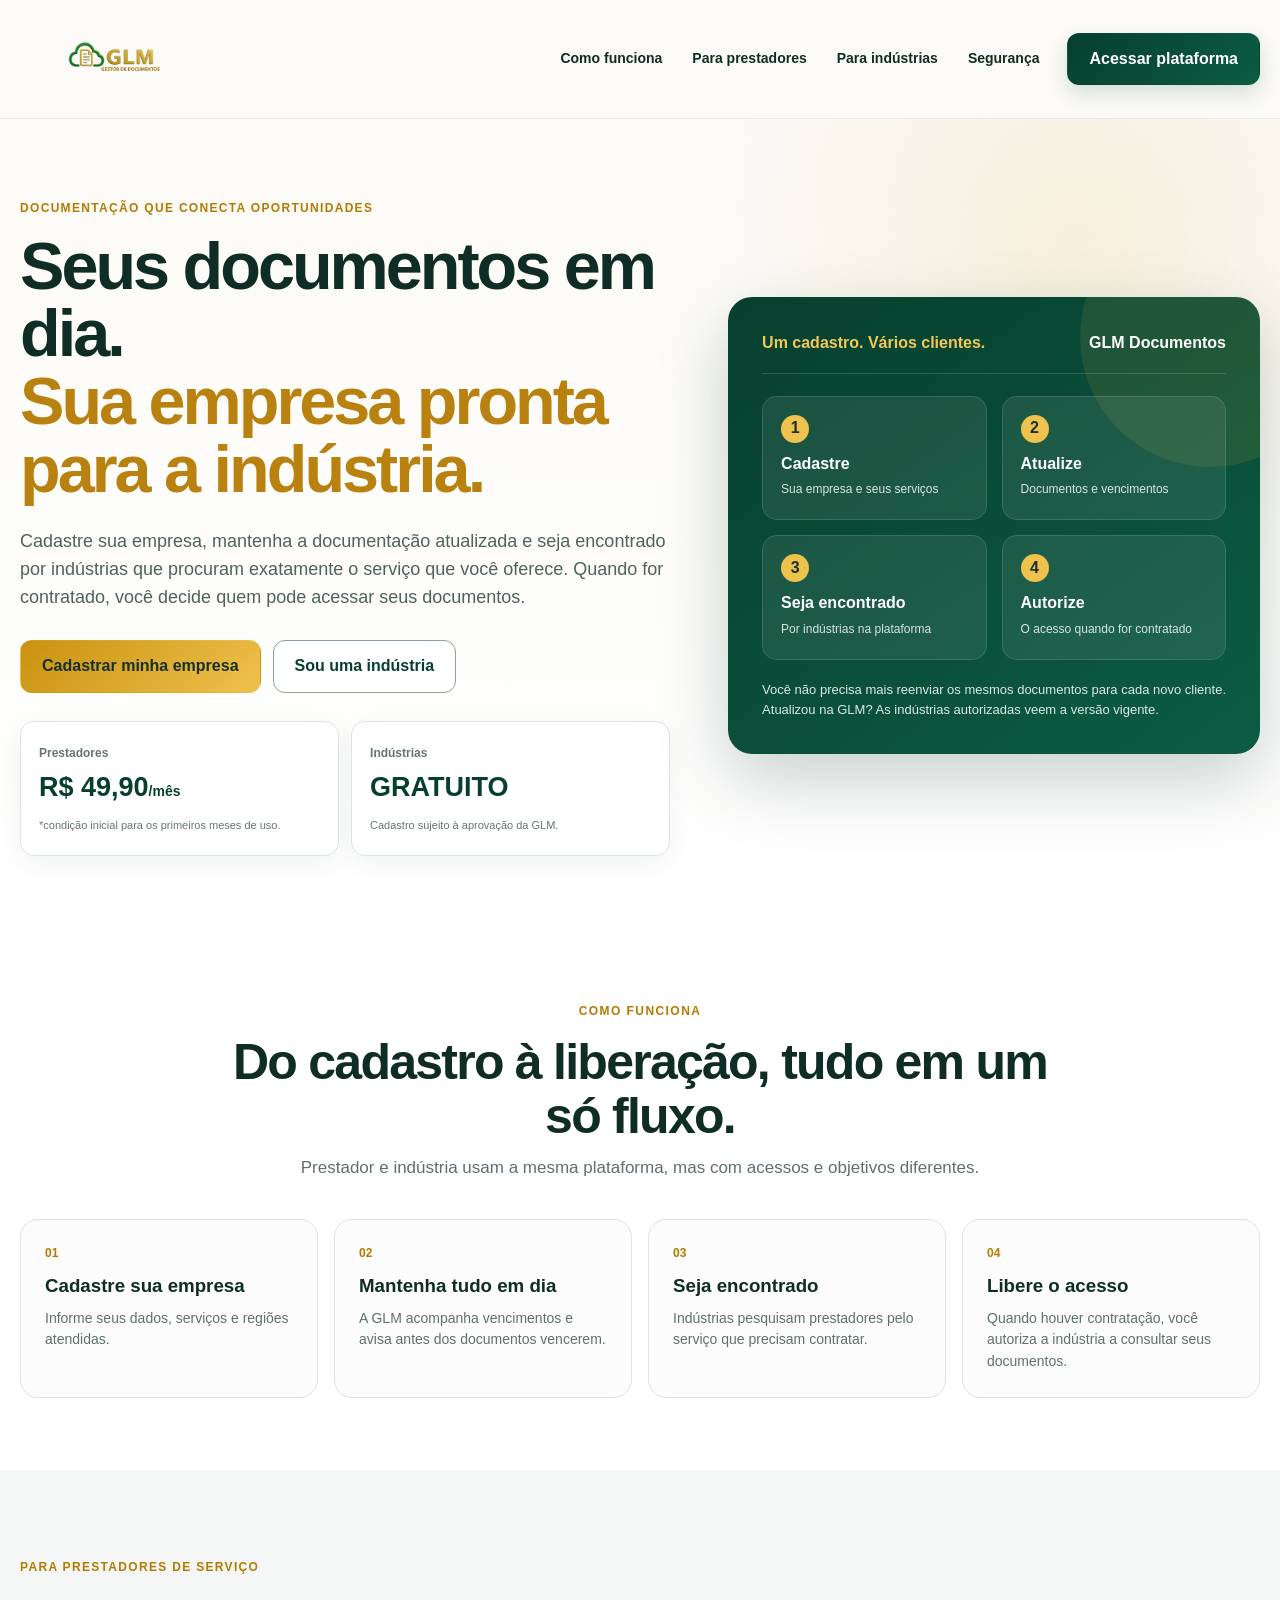
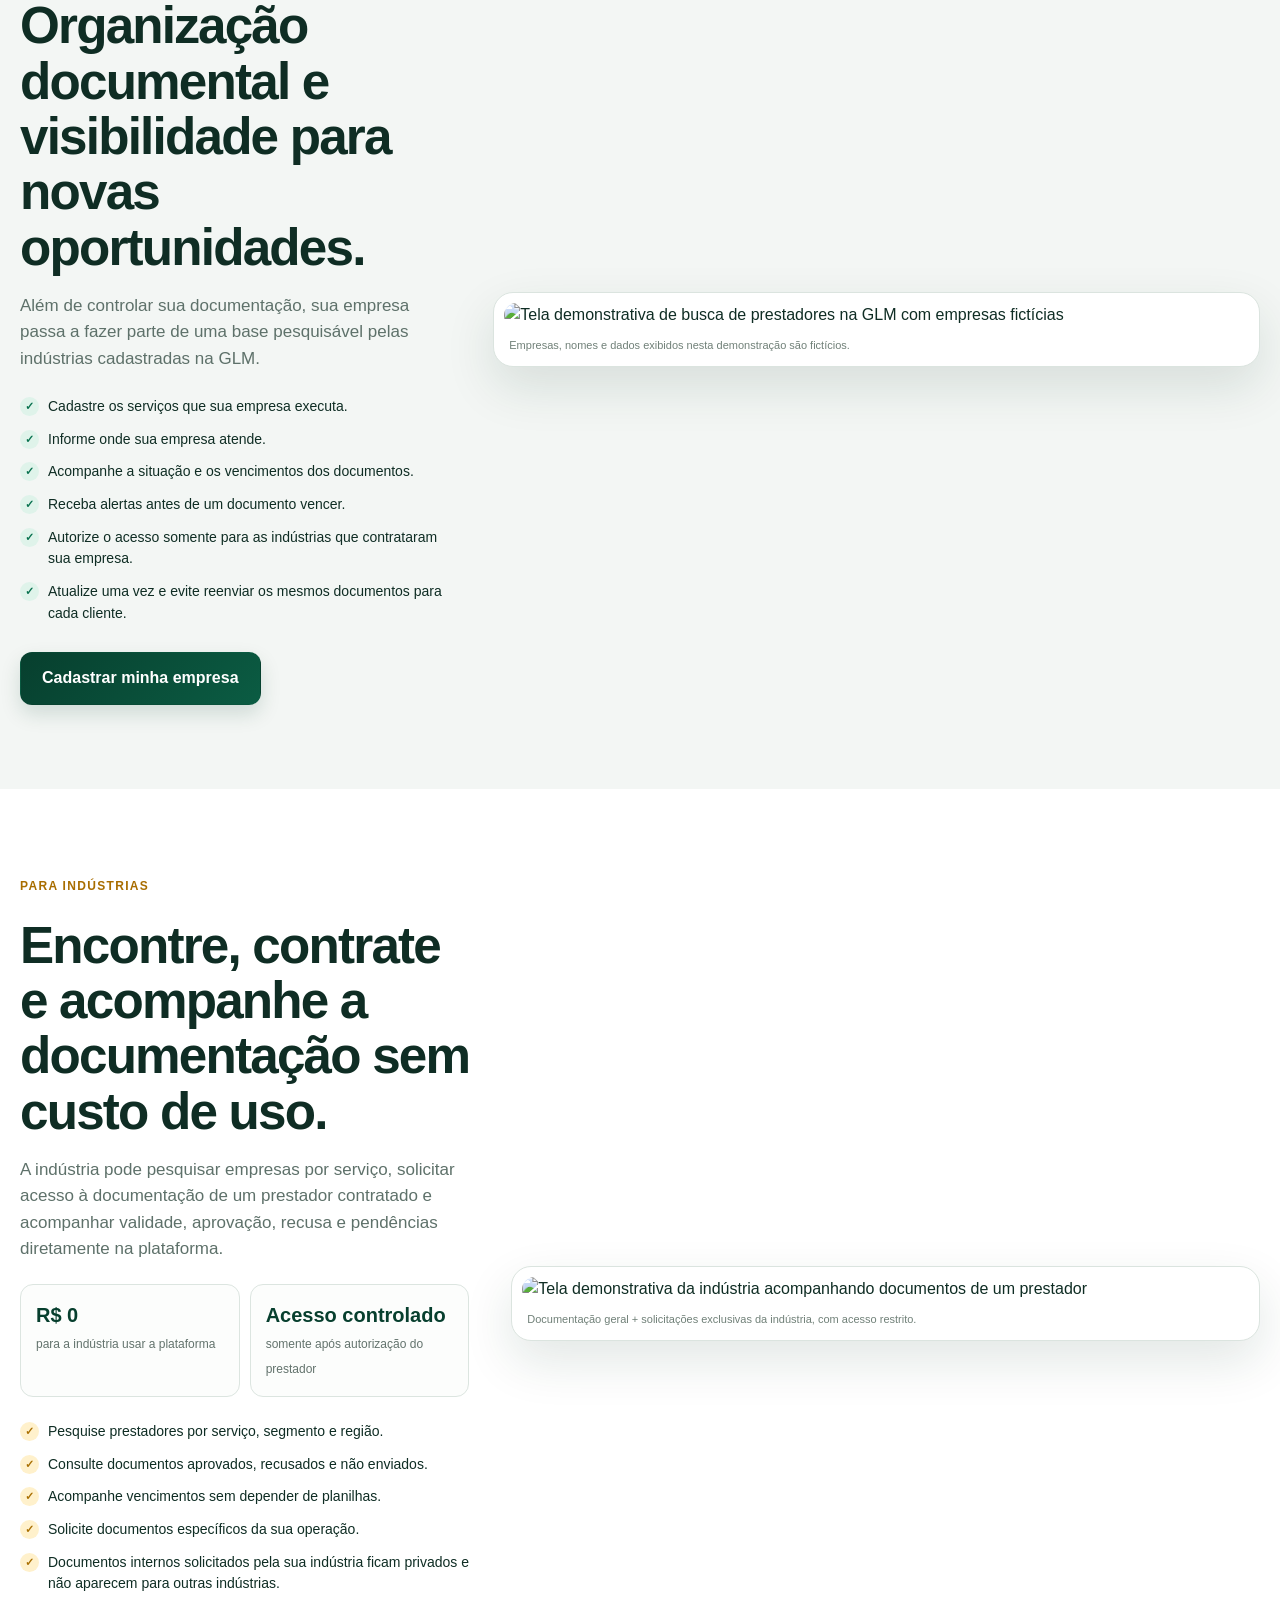
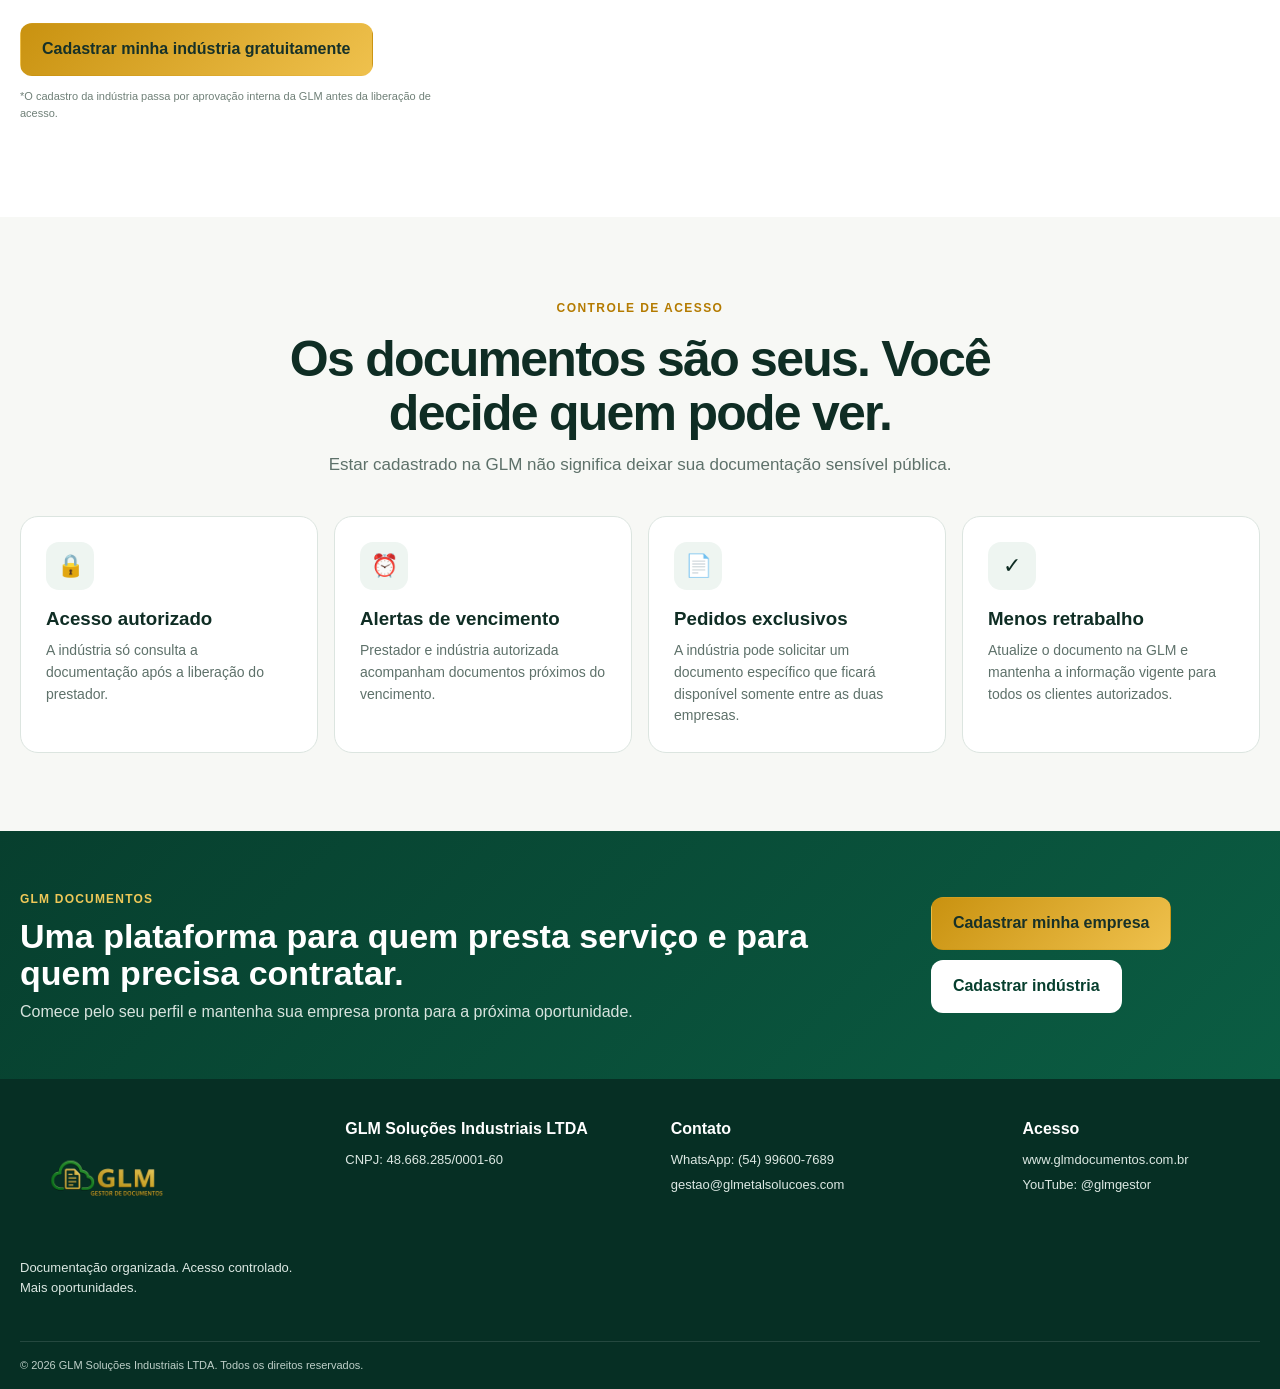
==== commit 65629aeb: "Add files via upload" ====
--- a/index.html
+++ b/index.html
@@ -3,100 +3,175 @@
 <head>
   <meta charset="UTF-8" />
   <meta name="viewport" content="width=device-width, initial-scale=1.0" />
-  <meta name="description" content="Conheça as plataformas GLM Gestor e GLM Documentos: soluções distintas para gestão empresarial e controle de documentação de empresas terceirizadas." />
-  <title>GLM | Gestão empresarial e controle de documentos de terceiros</title>
+  <meta name="description" content="GLM Documentos conecta prestadores de serviço e indústrias. Mantenha documentos em dia, controle vencimentos, seja encontrado e libere acesso somente para quem contratar sua empresa." />
+  <meta name="theme-color" content="#073f2e" />
+  <title>GLM Documentos | Prestadores e Indústrias conectados</title>
   <link rel="stylesheet" href="styles.css" />
 </head>
 <body>
-  <header class="header">
-    <div class="container nav-shell">
-      <a href="#inicio" class="logo-link" aria-label="GLM Gestor - início">
-        <img src="assets/logo-glm.png" alt="GLM Gestor de Documentos" class="logo" />
+  <header class="site-header">
+    <div class="container nav">
+      <a class="brand" href="#inicio" aria-label="GLM - início">
+        <img src="assets/logo-glm.png" alt="GLM" />
       </a>
-      <button class="menu-button" aria-expanded="false" aria-controls="main-nav" aria-label="Abrir menu">☰</button>
-      <nav id="main-nav" class="main-nav">
-        <a href="#plataformas">Plataformas</a>
-        <a href="#gestor">GLM Gestor</a>
-        <a href="#documentos">GLM Documentos</a>
-        <a href="#beneficios">Benefícios</a>
-        <a href="#contato">Contato</a>
+      <button class="menu-toggle" aria-label="Abrir menu" aria-expanded="false">☰</button>
+      <nav class="nav-links" aria-label="Navegação principal">
+        <a href="#como-funciona">Como funciona</a>
+        <a href="#prestador">Para prestadores</a>
+        <a href="#industria">Para indústrias</a>
+        <a href="#seguranca">Segurança</a>
       </nav>
-      <a class="button button-primary nav-cta" href="https://wa.me/5554996007689?text=Olá!%20Gostaria%20de%20conhecer%20o%20GLM%20Gestor." target="_blank" rel="noopener">Solicitar demonstração <span>→</span></a>
+      <a class="btn btn-primary nav-cta" href="https://www.glmdocumentos.com.br" target="_blank" rel="noopener">Acessar plataforma</a>
     </div>
   </header>
 
   <main>
-    <section class="intro" id="plataformas">
-      <div class="container section-title intro-title">
-        <span>DUAS PLATAFORMAS. DUAS SOLUÇÕES.</span>
-        <h1>Organização para quem administra.<br>Controle para quem contrata.</h1>
-        <p>A GLM oferece duas plataformas independentes, desenvolvidas para necessidades diferentes. Escolha a solução ideal para a sua operação.</p>
+    <section class="hero" id="inicio">
+      <div class="container hero-grid">
+        <div class="hero-copy">
+          <span class="eyebrow">DOCUMENTAÇÃO QUE CONECTA OPORTUNIDADES</span>
+          <h1>Seus documentos em dia.<br><strong>Sua empresa pronta para a indústria.</strong></h1>
+          <p>Cadastre sua empresa, mantenha a documentação atualizada e seja encontrado por indústrias que procuram exatamente o serviço que você oferece. Quando for contratado, você decide quem pode acessar seus documentos.</p>
+          <div class="hero-actions">
+            <a class="btn btn-gold" href="https://www.glmdocumentos.com.br" target="_blank" rel="noopener">Cadastrar minha empresa</a>
+            <a class="btn btn-outline" href="https://www.glmdocumentos.com.br" target="_blank" rel="noopener">Sou uma indústria</a>
+          </div>
+          <div class="price-row">
+            <div class="price-box">
+              <span>Prestadores</span>
+              <strong>R$ 49,90<small>/mês</small></strong>
+              <em>*condição inicial para os primeiros meses de uso.</em>
+            </div>
+            <div class="free-box">
+              <span>Indústrias</span>
+              <strong>GRATUITO</strong>
+              <em>Cadastro sujeito à aprovação da GLM.</em>
+            </div>
+          </div>
+        </div>
+        <div class="hero-card">
+          <div class="hero-card-head">
+            <span>Um cadastro. Vários clientes.</span>
+            <b>GLM Documentos</b>
+          </div>
+          <div class="flow-mini">
+            <div><i>1</i><b>Cadastre</b><span>Sua empresa e seus serviços</span></div>
+            <div><i>2</i><b>Atualize</b><span>Documentos e vencimentos</span></div>
+            <div><i>3</i><b>Seja encontrado</b><span>Por indústrias na plataforma</span></div>
+            <div><i>4</i><b>Autorize</b><span>O acesso quando for contratado</span></div>
+          </div>
+          <p class="hero-note">Você não precisa mais reenviar os mesmos documentos para cada novo cliente. Atualizou na GLM? As indústrias autorizadas veem a versão vigente.</p>
+        </div>
       </div>
     </section>
 
-    <section class="platform-section" id="gestor">
-      <div class="container platform-grid">
-        <div class="platform-copy">
-          <div class="platform-tag green-tag">PARA QUEM ADMINISTRA EMPRESAS</div>
-          <h2>GLM Gestor</h2>
-          <p class="platform-subtitle">Gestão empresarial para centralizar a rotina administrativa em um só lugar.</p>
-          <p>Controle financeiro, orçamentos, funcionários, integrações, documentos, vencimentos e relatórios. Pode ser usado para uma única empresa ou para administrar várias empresas separadamente dentro da plataforma.</p>
-          <ul class="check-list">
-            <li>Financeiro: entradas, saídas, contas a pagar e receber</li>
-            <li>Geração e acompanhamento de orçamentos</li>
-            <li>Controle de funcionários e vencimentos de documentos</li>
-            <li>Controle de integrações e pendências</li>
-            <li>Relatórios e indicadores gerenciais</li>
-            <li>Gestão multiempresa disponível</li>
-          </ul>
-          <div class="platform-actions"><a class="button button-primary" href="https://wa.me/5554996007689?text=Olá!%20Gostaria%20de%20conhecer%20o%20GLM%20Gestor." target="_blank" rel="noopener">Conhecer o GLM Gestor →</a></div>
+    <section class="steps" id="como-funciona">
+      <div class="container">
+        <div class="section-title">
+          <span>COMO FUNCIONA</span>
+          <h2>Do cadastro à liberação, tudo em um só fluxo.</h2>
+          <p>Prestador e indústria usam a mesma plataforma, mas com acessos e objetivos diferentes.</p>
         </div>
-        <div class="platform-demo"><div class="demo-label">PLATAFORMA GLM GESTOR</div><img src="assets/glm-gestor-dashboard.png" alt="Tela demonstrativa do GLM Gestor"></div>
-        <aside class="plan-card plan-green"><small>Plano para</small><h3>1 empresa</h3><strong>R$ 49,90<em>/mês</em></strong><p>*para uma empresa cadastrada.</p><hr><p>Precisa administrar mais empresas?</p><b>Consulte o plano multiempresa.</b><a class="button button-primary" href="https://wa.me/5554996007689?text=Olá!%20Gostaria%20de%20informações%20sobre%20os%20planos%20do%20GLM%20Gestor." target="_blank" rel="noopener">Solicitar demonstração</a></aside>
+        <div class="steps-grid">
+          <article><div class="step-num">01</div><h3>Cadastre sua empresa</h3><p>Informe seus dados, serviços e regiões atendidas.</p></article>
+          <article><div class="step-num">02</div><h3>Mantenha tudo em dia</h3><p>A GLM acompanha vencimentos e avisa antes dos documentos vencerem.</p></article>
+          <article><div class="step-num">03</div><h3>Seja encontrado</h3><p>Indústrias pesquisam prestadores pelo serviço que precisam contratar.</p></article>
+          <article><div class="step-num">04</div><h3>Libere o acesso</h3><p>Quando houver contratação, você autoriza a indústria a consultar seus documentos.</p></article>
+        </div>
       </div>
     </section>
 
-    <section class="platform-section documents-section" id="documentos">
-      <div class="container platform-grid">
-        <div class="platform-copy">
-          <div class="platform-tag gold-tag">PARA INDÚSTRIAS</div>
-          <h2 class="gold-title">GLM Documentos</h2>
-          <p class="platform-subtitle">Controle da documentação das empresas terceirizadas contratadas pela indústria.</p>
-          <p>Uma plataforma específica para a indústria acompanhar documentos de terceiros, aprovações, reprovações e vencimentos, reduzindo o risco de empresas ou colaboradores entrarem na operação com documentação irregular.</p>
-          <ul class="check-list gold-check">
-            <li>Cadastro e controle das empresas terceirizadas</li>
-            <li>Documentos da empresa e de seus funcionários</li>
-            <li>Aprovação, reprovação e status dos documentos</li>
-            <li>Alertas e controle de vencimentos</li>
-            <li>Tipos de documentos e funções configuráveis</li>
-            <li>Logs de atividade para rastreabilidade</li>
+    <section class="showcase" id="prestador">
+      <div class="container showcase-grid">
+        <div class="showcase-copy">
+          <span class="eyebrow">PARA PRESTADORES DE SERVIÇO</span>
+          <h2>Organização documental e visibilidade para novas oportunidades.</h2>
+          <p>Além de controlar sua documentação, sua empresa passa a fazer parte de uma base pesquisável pelas indústrias cadastradas na GLM.</p>
+          <ul class="check-list">
+            <li>Cadastre os serviços que sua empresa executa.</li>
+            <li>Informe onde sua empresa atende.</li>
+            <li>Acompanhe a situação e os vencimentos dos documentos.</li>
+            <li>Receba alertas antes de um documento vencer.</li>
+            <li>Autorize o acesso somente para as indústrias que contrataram sua empresa.</li>
+            <li>Atualize uma vez e evite reenviar os mesmos documentos para cada cliente.</li>
           </ul>
-          <div class="platform-actions"><a class="button button-gold" href="https://wa.me/5554996007689?text=Olá!%20Gostaria%20de%20conhecer%20o%20GLM%20Documentos." target="_blank" rel="noopener">Conhecer o GLM Documentos →</a></div>
+          <a class="btn btn-primary" href="https://www.glmdocumentos.com.br" target="_blank" rel="noopener">Cadastrar minha empresa</a>
         </div>
-        <div class="platform-demo documentos-demo"><div class="demo-label gold-demo-label">PLATAFORMA GLM DOCUMENTOS</div><img src="assets/glm-documentos-plataforma.png" alt="Tela real do GLM Documentos para controle de documentos de terceirizados"></div>
-        <aside class="plan-card plan-gold"><small>Planos a partir de</small><strong>R$ 199,90<em>/mês</em></strong><h3>até 10 empresas cadastradas</h3><p>Plano inicial para controle das empresas terceirizadas dentro da plataforma.</p><hr><p>Precisa cadastrar mais empresas?</p><b>Consulte as demais opções de plano.</b><a class="button button-gold" href="https://wa.me/5554996007689?text=Olá!%20Gostaria%20de%20informações%20sobre%20os%20planos%20do%20GLM%20Documentos." target="_blank" rel="noopener">Solicitar demonstração</a></aside>
+        <figure class="screen-card">
+          <img src="assets/busca-prestadores.png" alt="Tela demonstrativa de busca de prestadores na GLM com empresas fictícias" />
+          <figcaption>Empresas, nomes e dados exibidos nesta demonstração são fictícios.</figcaption>
+        </figure>
       </div>
     </section>
 
-    <section class="content-section soft" id="beneficios">
-      <div class="container section-title"><span>BENEFÍCIOS</span><h2>Mais organização, segurança e informação.</h2><p>Cada plataforma atende um processo diferente, mantendo os dados centralizados e acessíveis para a sua equipe.</p></div>
-      <div class="container benefit-cards"><article><b>01</b><h3>Segurança de dados</h3><p>Informações organizadas, protegidas e com rotina de backup.</p></article><article><b>02</b><h3>Acesso de qualquer lugar</h3><p>Acompanhe a operação pelo computador ou celular.</p></article><article><b>03</b><h3>Suporte especializado</h3><p>Atendimento para auxiliar no uso das plataformas.</p></article><article><b>04</b><h3>Atualizações constantes</h3><p>Melhorias contínuas para tornar a gestão mais eficiente.</p></article></div>
+    <section class="industry" id="industria">
+      <div class="container industry-grid">
+        <div class="industry-copy">
+          <span class="eyebrow gold">PARA INDÚSTRIAS</span>
+          <h2>Encontre, contrate e acompanhe a documentação sem custo de uso.</h2>
+          <p>A indústria pode pesquisar empresas por serviço, solicitar acesso à documentação de um prestador contratado e acompanhar validade, aprovação, recusa e pendências diretamente na plataforma.</p>
+          <div class="industry-badges">
+            <div><strong>R$ 0</strong><span>para a indústria usar a plataforma</span></div>
+            <div><strong>Acesso controlado</strong><span>somente após autorização do prestador</span></div>
+          </div>
+          <ul class="check-list gold-list">
+            <li>Pesquise prestadores por serviço, segmento e região.</li>
+            <li>Consulte documentos aprovados, recusados e não enviados.</li>
+            <li>Acompanhe vencimentos sem depender de planilhas.</li>
+            <li>Solicite documentos específicos da sua operação.</li>
+            <li>Documentos internos solicitados pela sua indústria ficam privados e não aparecem para outras indústrias.</li>
+          </ul>
+          <a class="btn btn-gold" href="https://www.glmdocumentos.com.br" target="_blank" rel="noopener">Cadastrar minha indústria gratuitamente</a>
+          <p class="microcopy">*O cadastro da indústria passa por aprovação interna da GLM antes da liberação de acesso.</p>
+        </div>
+        <figure class="screen-card industry-screen">
+          <img src="assets/documentos-industria.png" alt="Tela demonstrativa da indústria acompanhando documentos de um prestador" />
+          <figcaption>Documentação geral + solicitações exclusivas da indústria, com acesso restrito.</figcaption>
+        </figure>
+      </div>
     </section>
 
-    <section class="final-cta" id="contato">
-      <div class="container final-cta-inner"><div><span>GLM SOLUÇÕES INDUSTRIAIS</span><h2>Qual plataforma atende a sua empresa?</h2><p>Fale conosco e solicite uma demonstração do GLM Gestor ou do GLM Documentos.</p></div><a class="button button-gold" href="https://wa.me/5554996007689?text=Olá!%20Gostaria%20de%20conhecer%20as%20plataformas%20GLM." target="_blank" rel="noopener">Falar pelo WhatsApp →</a></div>
+    <section class="access" id="seguranca">
+      <div class="container">
+        <div class="section-title">
+          <span>CONTROLE DE ACESSO</span>
+          <h2>Os documentos são seus. Você decide quem pode ver.</h2>
+          <p>Estar cadastrado na GLM não significa deixar sua documentação sensível pública.</p>
+        </div>
+        <div class="access-grid">
+          <article><div class="icon">🔒</div><h3>Acesso autorizado</h3><p>A indústria só consulta a documentação após a liberação do prestador.</p></article>
+          <article><div class="icon">⏰</div><h3>Alertas de vencimento</h3><p>Prestador e indústria autorizada acompanham documentos próximos do vencimento.</p></article>
+          <article><div class="icon">📄</div><h3>Pedidos exclusivos</h3><p>A indústria pode solicitar um documento específico que ficará disponível somente entre as duas empresas.</p></article>
+          <article><div class="icon">✓</div><h3>Menos retrabalho</h3><p>Atualize o documento na GLM e mantenha a informação vigente para todos os clientes autorizados.</p></article>
+        </div>
+      </div>
+    </section>
+
+    <section class="cta">
+      <div class="container cta-inner">
+        <div>
+          <span>GLM DOCUMENTOS</span>
+          <h2>Uma plataforma para quem presta serviço e para quem precisa contratar.</h2>
+          <p>Comece pelo seu perfil e mantenha sua empresa pronta para a próxima oportunidade.</p>
+        </div>
+        <div class="cta-actions">
+          <a class="btn btn-gold" href="https://www.glmdocumentos.com.br" target="_blank" rel="noopener">Cadastrar minha empresa</a>
+          <a class="btn btn-light" href="https://www.glmdocumentos.com.br" target="_blank" rel="noopener">Cadastrar indústria</a>
+        </div>
+      </div>
     </section>
   </main>
 
   <footer class="footer">
     <div class="container footer-grid">
-      <div class="footer-logo"><img src="assets/logo-glm.png" alt="GLM Gestor de Documentos"></div>
-      <div><h4>Empresa</h4><p>GLM Soluções Industriais LTDA</p><p>CNPJ: 48.668.285/0001-60</p></div>
-      <div><h4>Fale conosco</h4><a href="https://wa.me/5554996007689" target="_blank" rel="noopener">WhatsApp: (54) 99600-7689</a><a href="mailto:gestao@glmetalsolucoes.com">gestao@glmetalsolucoes.com</a></div>
-      <div><h4>Plataformas</h4><a href="#gestor">GLM Gestor</a><a href="#documentos">GLM Documentos</a><a href="#beneficios">Benefícios</a><a href="#contato">Contato</a></div>
+      <div class="footer-brand"><img src="assets/logo-glm.png" alt="GLM" /><p>Documentação organizada. Acesso controlado. Mais oportunidades.</p></div>
+      <div><h4>GLM Soluções Industriais LTDA</h4><p>CNPJ: 48.668.285/0001-60</p></div>
+      <div><h4>Contato</h4><a href="https://wa.me/5554996007689" target="_blank" rel="noopener">WhatsApp: (54) 99600-7689</a><a href="mailto:gestao@glmetalsolucoes.com">gestao@glmetalsolucoes.com</a></div>
+      <div><h4>Acesso</h4><a href="https://www.glmdocumentos.com.br" target="_blank" rel="noopener">www.glmdocumentos.com.br</a><a href="https://www.youtube.com/@glmgestor" target="_blank" rel="noopener" aria-label="Canal da GLM no YouTube">YouTube: @glmgestor</a></div>
     </div>
     <div class="container footer-bottom">© <span id="year"></span> GLM Soluções Industriais LTDA. Todos os direitos reservados.</div>
   </footer>
+
   <script src="script.js"></script>
 </body>
 </html>
--- a/styles.css
+++ b/styles.css
@@ -1,1371 +1,25 @@
-:root{
-    --green:#063c2b;
-    --green2:#075039;
-    --green3:#0d6446;
-    --gold:#d3a420;
-    --gold2:#e3b833;
-    --ink:#102a24;
-    --muted:#61706b;
-    --cream:#fbfaf6;
-    --soft:#f4f6f2;
-    --line:#dbe3de;
-    --white:#fff;
-    --red:#e24f4f;
-    --shadow:0 16px 40px rgba(22,53,43,.12)
+:root{--green:#073f2e;--green2:#0b5c43;--green3:#14845e;--gold:#d6a72c;--gold2:#efc14d;--cream:#fbfaf6;--soft:#f3f6f4;--ink:#0f2d24;--muted:#5e716a;--line:#dce5e0;--white:#fff;--shadow:0 20px 50px rgba(14,57,43,.12)}
+*{box-sizing:border-box}html{scroll-behavior:smooth}body{margin:0;font-family:Inter,Segoe UI,Arial,sans-serif;color:var(--ink);background:var(--cream);line-height:1.55}a{text-decoration:none;color:inherit}.container{width:min(1240px,calc(100% - 40px));margin:auto}
+.site-header{position:sticky;top:0;z-index:100;background:rgba(251,250,246,.96);backdrop-filter:blur(14px);border-bottom:1px solid #e9ece8}.nav{min-height:118px;display:flex;align-items:center;gap:28px}.brand{margin-right:auto;display:flex;align-items:center;min-width:190px}.brand img{width:185px;height:auto;max-height:104px;object-fit:contain;display:block;background:transparent}.nav-links{display:flex;gap:30px;font-size:14px;font-weight:700}.nav-links a:hover{color:var(--gold)}.menu-toggle{display:none;border:0;background:transparent;font-size:28px;color:var(--green)}
+.btn{display:inline-flex;align-items:center;justify-content:center;min-height:50px;border-radius:12px;padding:13px 21px;font-weight:800;border:1px solid transparent;transition:.2s;cursor:pointer}.btn:hover{transform:translateY(-1px)}.btn-primary{background:linear-gradient(135deg,var(--green),var(--green2));color:white;box-shadow:0 9px 20px rgba(5,67,47,.15)}.btn-gold{background:linear-gradient(135deg,#c99210,var(--gold2));color:#173128}.btn-outline{border-color:#8ca199;background:white;color:var(--green)}.btn-light{background:white;color:var(--green)}
+.hero{padding:76px 0 70px;background:radial-gradient(circle at 84% 16%,rgba(214,167,44,.14),transparent 28%),linear-gradient(180deg,#fbfaf6,#fff)}.hero-grid{display:grid;grid-template-columns:1.1fr .9fr;gap:58px;align-items:center}.eyebrow{display:inline-block;color:#b47b00;font-size:12px;font-weight:900;letter-spacing:.11em;margin-bottom:15px}.eyebrow.gold{color:#a86d00}.hero h1{font-size:clamp(44px,5.2vw,72px);line-height:1.02;letter-spacing:-.045em;margin:0 0 24px;font-weight:720}.hero h1 strong{color:#b98210}.hero-copy>p{font-size:18px;color:#4f625b;max-width:720px}.hero-actions{display:flex;gap:12px;flex-wrap:wrap;margin-top:28px}.price-row{display:grid;grid-template-columns:1fr 1fr;gap:12px;margin-top:28px}.price-box,.free-box{background:white;border:1px solid var(--line);border-radius:14px;padding:18px;box-shadow:0 7px 24px rgba(20,61,47,.06)}.price-box span,.free-box span{font-size:12px;font-weight:800;color:#65756f}.price-box strong,.free-box strong{display:block;font-size:27px;color:var(--green);margin:3px 0}.price-box strong small{font-size:14px}.price-box em,.free-box em{font-style:normal;font-size:11px;color:#66766f}.hero-card{background:linear-gradient(145deg,#073f2e,#0c5c43);color:white;border-radius:24px;padding:34px;box-shadow:0 26px 70px rgba(4,52,37,.22);position:relative;overflow:hidden}.hero-card:after{content:"";position:absolute;width:260px;height:260px;border-radius:50%;background:rgba(232,186,65,.1);right:-80px;top:-90px}.hero-card-head{position:relative;z-index:1;display:flex;justify-content:space-between;gap:20px;border-bottom:1px solid rgba(255,255,255,.15);padding-bottom:17px}.hero-card-head span{color:#f2c858;font-weight:800}.flow-mini{position:relative;z-index:1;display:grid;grid-template-columns:1fr 1fr;gap:15px;margin-top:22px}.flow-mini div{background:rgba(255,255,255,.08);border:1px solid rgba(255,255,255,.12);border-radius:15px;padding:18px}.flow-mini i{display:grid;place-items:center;width:28px;height:28px;border-radius:50%;background:var(--gold2);color:#173128;font-style:normal;font-weight:900;margin-bottom:9px}.flow-mini b{display:block}.flow-mini span{font-size:12px;color:#d8e6e0}.hero-note{position:relative;z-index:1;margin:20px 0 0;color:#dce9e4;font-size:13px}
+.section-title{text-align:center;max-width:820px;margin:0 auto 38px}.section-title>span{color:#b47b00;font-size:12px;font-weight:900;letter-spacing:.12em}.section-title h2{font-size:clamp(32px,4vw,50px);line-height:1.08;letter-spacing:-.035em;margin:12px 0}.section-title p{font-size:17px;color:var(--muted);margin:0}.steps{padding:72px 0;background:#fff}.steps-grid{display:grid;grid-template-columns:repeat(4,1fr);gap:16px}.steps-grid article{border:1px solid var(--line);background:#fbfcfb;border-radius:18px;padding:24px}.step-num{font-size:12px;color:#b47b00;font-weight:900}.steps-grid h3{margin:8px 0}.steps-grid p{margin:0;color:var(--muted);font-size:14px}
+.showcase,.industry{padding:84px 0}.showcase{background:var(--soft)}.showcase-grid,.industry-grid{display:grid;grid-template-columns:.72fr 1.28fr;gap:42px;align-items:center}.industry-grid{grid-template-columns:.75fr 1.25fr}.showcase-copy h2,.industry-copy h2{font-size:clamp(34px,4vw,52px);line-height:1.08;letter-spacing:-.035em;margin:7px 0 18px}.showcase-copy>p,.industry-copy>p{color:var(--muted);font-size:17px}.check-list{list-style:none;padding:0;margin:24px 0 28px;display:grid;gap:11px}.check-list li{position:relative;padding-left:28px;font-size:14px}.check-list li:before{content:"✓";position:absolute;left:0;top:1px;width:19px;height:19px;border-radius:50%;display:grid;place-items:center;background:#dff3ea;color:#08714e;font-size:11px;font-weight:900}.gold-list li:before{background:#fff1cc;color:#a96f00}.screen-card{margin:0;background:#fff;border:1px solid #dbe4df;border-radius:20px;padding:10px;box-shadow:var(--shadow)}.screen-card img{width:100%;display:block;border-radius:13px}.screen-card figcaption{font-size:11px;color:#708078;padding:9px 5px 2px}.industry{background:white}.industry-badges{display:grid;grid-template-columns:1fr 1fr;gap:10px;margin-top:22px}.industry-badges div{border:1px solid var(--line);border-radius:13px;padding:15px;background:#fcfdfc}.industry-badges strong{display:block;color:var(--green);font-size:20px}.industry-badges span{font-size:12px;color:#63736d}.microcopy{font-size:11px!important;margin-top:12px!important;color:#708078!important}
+.access{padding:78px 0;background:#f7f8f5}.access-grid{display:grid;grid-template-columns:repeat(4,1fr);gap:16px}.access-grid article{background:white;border:1px solid var(--line);border-radius:18px;padding:25px}.access-grid .icon{width:48px;height:48px;display:grid;place-items:center;border-radius:13px;background:#eef5f1;font-size:22px}.access-grid h3{margin:14px 0 7px}.access-grid p{margin:0;color:var(--muted);font-size:14px}.cta{background:linear-gradient(135deg,#073f2e,#0b5d43);color:white}.cta-inner{padding:55px 0;display:flex;align-items:center;justify-content:space-between;gap:30px}.cta span{font-size:12px;color:#efc858;font-weight:900;letter-spacing:.1em}.cta h2{font-size:34px;line-height:1.1;margin:7px 0}.cta p{margin:0;color:#d8e4df}.cta-actions{display:flex;gap:10px;flex-wrap:wrap}
+.footer{background:#062f24;color:white}.footer-grid{padding:38px 0;display:grid;grid-template-columns:1.1fr 1.1fr 1.2fr .9fr;gap:35px}.footer-brand img{width:170px;height:auto;max-height:128px;object-fit:contain;background:transparent;padding:0}.footer h4{margin:0 0 8px}.footer p,.footer a{display:block;margin:5px 0;color:#dce8e3;font-size:13px}.footer a:hover{color:var(--gold2)}.footer-bottom{border-top:1px solid rgba(255,255,255,.12);padding:15px 0;font-size:11px;color:#becfc8}
+@media(max-width:1020px){.nav-links{display:none}.nav-cta{display:none}.menu-toggle{display:block}.nav-links.open{position:absolute;display:flex;top:118px;left:0;right:0;background:#fbfaf6;padding:24px 30px;border-bottom:1px solid var(--line);flex-direction:column}.hero-grid,.showcase-grid,.industry-grid{grid-template-columns:1fr}.steps-grid,.access-grid{grid-template-columns:1fr 1fr}.screen-card{order:2}.footer-grid{grid-template-columns:1fr 1fr}}
+@media(max-width:650px){.container{width:min(100% - 26px,620px)}.nav{min-height:92px}.brand{min-width:0}.brand img{width:128px;height:auto;max-height:80px}.nav-links.open{top:92px}.hero{padding:48px 0}.hero h1{font-size:42px}.hero-copy>p{font-size:16px}.hero-actions{display:grid}.hero-actions .btn{width:100%}.price-row{grid-template-columns:1fr}.hero-card{padding:24px}.flow-mini{grid-template-columns:1fr}.steps,.showcase,.industry,.access{padding:56px 0}.steps-grid,.access-grid,.industry-badges{grid-template-columns:1fr}.screen-card{padding:6px;border-radius:14px;overflow:auto}.screen-card img{min-width:760px}.industry-screen img{min-width:760px}.cta-inner{flex-direction:column;align-items:flex-start}.cta-actions{width:100%;display:grid}.cta-actions .btn{width:100%}.footer-grid{grid-template-columns:1fr}.footer-bottom{text-align:left}}
+
+/* Ajustes finais de identidade e responsividade */
+img{max-width:100%}
+@media(max-width:480px){
+  .site-header{position:sticky}
+  .nav{min-height:86px}
+  .brand img{width:118px;max-height:74px}
+  .hero h1{font-size:36px}
+  .section-title h2,.showcase-copy h2,.industry-copy h2{font-size:32px}
+  .screen-card{overflow:hidden}
+  .screen-card img,.industry-screen img{min-width:0;width:100%;height:auto;object-fit:contain}
+  .showcase-grid,.industry-grid{gap:28px}
+  .screen-card figcaption{font-size:10px}
 }
-
-*{box-sizing:border-box}
-
-html{scroll-behavior:smooth}
-
-body{
-    margin:0;
-    font-family:Inter,Segoe UI,Arial,sans-serif;
-    color:var(--ink);
-    background:var(--cream);
-    line-height:1.5
-}
-
-a{
-    text-decoration:none;
-    color:inherit
-}
-
-.container{
-    width:min(1440px,calc(100% - 64px));
-    margin:auto
-}
-
-/* =========================
-   CABEÇALHO
-========================= */
-
-.header{
-    position:sticky;
-    top:0;
-    z-index:50;
-    background:rgba(251,250,246,.96);
-    backdrop-filter:blur(12px);
-    border-bottom:1px solid #e7e8e2
-}
-
-.nav-shell{
-    min-height:190px;
-    display:grid;
-    grid-template-columns:1fr auto;
-    grid-template-rows:120px 70px;
-    align-items:center;
-    column-gap:30px
-}
-
-.logo-link{
-    grid-column:1 / -1;
-    grid-row:1;
-    width:100%;
-    height:120px;
-    display:flex;
-    align-items:center;
-    justify-content:center;
-    overflow:visible
-}
-
-.logo{
-    width:min(520px,72vw);
-    height:312px;
-    object-fit:contain;
-    object-position:center;
-    display:block;
-    background:transparent;
-    transform:none
-}
-
-.main-nav{
-    grid-column:1;
-    grid-row:2;
-    display:flex;
-    align-items:center;
-    justify-content:center;
-    gap:42px;
-    font-size:15px;
-    font-weight:600
-}
-
-.main-nav a:hover{
-    color:var(--gold)
-}
-
-.menu-button{
-    display:none;
-    border:0;
-    background:transparent;
-    font-size:26px;
-    color:var(--green)
-}
-
-.button{
-    display:inline-flex;
-    align-items:center;
-    justify-content:center;
-    gap:14px;
-    border-radius:12px;
-    padding:16px 24px;
-    font-weight:700;
-    border:1px solid transparent;
-    transition:.2s;
-    white-space:nowrap
-}
-
-.button:hover{
-    transform:translateY(-1px)
-}
-
-.button-primary{
-    background:linear-gradient(135deg,var(--green),#004632);
-    color:white;
-    box-shadow:0 8px 20px rgba(4,61,44,.16)
-}
-
-.button-primary span{
-    color:var(--gold2);
-    font-size:20px
-}
-
-.button-outline{
-    border-color:#90a09a;
-    background:transparent
-}
-
-.button-gold{
-    background:var(--gold2);
-    color:#0d2a22
-}
-
-.nav-cta{
-    grid-column:2;
-    grid-row:2;
-    padding:14px 22px
-}
-
-/* =========================
-   HERO
-========================= */
-
-.hero{
-    padding:52px 0 38px;
-    background:
-        radial-gradient(circle at 78% 20%,rgba(211,164,32,.08),transparent 28%),
-        linear-gradient(180deg,#fbfaf6 0%,#fff 100%)
-}
-
-.hero-grid{
-    display:grid;
-    grid-template-columns:.78fr 1.55fr;
-    gap:38px;
-    align-items:center
-}
-
-.eyebrow{
-    display:flex;
-    align-items:center;
-    gap:14px;
-    color:#b77e0a;
-    font-size:13px;
-    font-weight:800;
-    letter-spacing:.08em
-}
-
-.eyebrow span{
-    display:inline-block;
-    width:34px;
-    height:1px;
-    background:#c39318
-}
-
-.hero h1{
-    font-size:clamp(42px,4.1vw,68px);
-    line-height:1.06;
-    margin:26px 0 24px;
-    letter-spacing:-.04em;
-    font-weight:650
-}
-
-.hero h1 strong{
-    display:block;
-    color:#bc8b16;
-    font-weight:650
-}
-
-.hero-text{
-    font-size:19px;
-    color:#4a5b55;
-    max-width:610px;
-    margin:0 0 26px
-}
-
-.hero-actions{
-    display:flex;
-    gap:14px;
-    flex-wrap:wrap
-}
-
-/* =========================
-   PREÇO
-========================= */
-
-.price-card{
-    margin-top:34px;
-    background:#fff;
-    border:1px solid #e2e5df;
-    box-shadow:0 8px 24px rgba(23,60,47,.07);
-    border-radius:14px;
-    display:grid;
-    grid-template-columns:auto 1fr 1px 1.1fr;
-    gap:18px;
-    align-items:center;
-    padding:19px 22px;
-    max-width:620px
-}
-
-.price-icon{
-    width:48px;
-    height:48px;
-    border-radius:50%;
-    background:var(--green);
-    color:var(--gold2);
-    display:grid;
-    place-items:center;
-    font-size:25px
-}
-
-.price-copy{
-    display:flex;
-    flex-direction:column
-}
-
-.price-copy span{font-size:13px}
-
-.price-copy strong{
-    font-size:27px;
-    color:var(--green)
-}
-
-.price-copy strong small{font-size:16px}
-.price-copy>small{font-size:11px}
-
-.price-divider{
-    width:1px;
-    height:58px;
-    background:#ccd4cf
-}
-
-.price-card p{
-    font-size:13px;
-    margin:0;
-    color:#3b4d46
-}
-
-/* =========================
-   DASHBOARD
-========================= */
-
-.dashboard-frame{min-width:0}
-
-.dashboard-browser{
-    height:570px;
-    background:#fff;
-    border:1px solid #ccd6d1;
-    border-radius:18px;
-    box-shadow:var(--shadow);
-    overflow:hidden;
-    display:grid;
-    grid-template-columns:145px 1fr
-}
-
-.dash-sidebar{
-    background:linear-gradient(180deg,#043b2a,#063726);
-    padding:16px 10px 12px;
-    color:#fff;
-    display:flex;
-    flex-direction:column
-}
-
-.dash-logo{
-    width:100px;
-    height:70px;
-    object-fit:contain;
-    margin:0 auto 7px;
-    background:transparent
-}
-
-.dash-sidebar nav{
-    display:grid;
-    gap:2px
-}
-
-.dash-sidebar nav a{
-    font-size:10.5px;
-    padding:7px 9px;
-    border-radius:6px;
-    opacity:.9;
-    display:flex;
-    gap:7px
-}
-
-.dash-sidebar nav a.active{
-    background:rgba(255,255,255,.12)
-}
-
-.dash-user{
-    margin-top:auto;
-    border-top:1px solid rgba(255,255,255,.15);
-    padding-top:10px;
-    display:flex;
-    gap:7px;
-    align-items:center
-}
-
-.dash-user>span{
-    width:24px;
-    height:24px;
-    border-radius:50%;
-    background:var(--gold);
-    display:grid;
-    place-items:center;
-    font-size:9px
-}
-
-.dash-user div{
-    display:flex;
-    flex-direction:column;
-    font-size:9px
-}
-
-.dash-user small{opacity:.7}
-
-.dash-main{
-    padding:14px;
-    background:#f7f9f6;
-    overflow:hidden
-}
-
-.dash-head{
-    display:flex;
-    justify-content:space-between;
-    gap:15px;
-    align-items:flex-start
-}
-
-.dash-head h2{
-    font-size:20px;
-    margin:0
-}
-
-.dash-head p{
-    font-size:9px;
-    margin:0;
-    color:#65736e
-}
-
-.dash-head time{
-    font-size:8px;
-    border:1px solid #d9dfdb;
-    border-radius:6px;
-    padding:7px;
-    background:#fff
-}
-
-.hello-card{
-    margin-top:10px;
-    background:#fffdf6;
-    border:1px solid #e7d5a5;
-    border-left:3px solid var(--gold);
-    border-radius:8px;
-    padding:8px 11px;
-    display:flex;
-    gap:8px;
-    align-items:center
-}
-
-.hello-card>span{
-    width:28px;
-    height:28px;
-    border-radius:50%;
-    background:#fbf2d8;
-    display:grid;
-    place-items:center;
-    color:#b67e00
-}
-
-.hello-card div{
-    display:flex;
-    flex-direction:column;
-    font-size:9px
-}
-
-.hello-card small{
-    font-size:8px;
-    font-style:italic;
-    color:#65736e
-}
-
-.filter-card{
-    margin-top:9px;
-    background:#fff;
-    padding:9px 11px;
-    border-radius:8px;
-    border:1px solid #e4e9e6
-}
-
-.filter-card>b{font-size:10px}
-
-.filter-card div{
-    margin-top:6px;
-    display:flex;
-    gap:5px
-}
-
-.filter-card button{
-    font-size:7px;
-    border:0;
-    border-radius:5px;
-    padding:5px 9px
-}
-
-.filter-card button:first-child{
-    min-width:120px;
-    text-align:left
-}
-
-.filter-card .mini-green{
-    background:var(--green);
-    color:white
-}
-
-.kpis{
-    display:grid;
-    grid-template-columns:repeat(4,1fr);
-    gap:8px;
-    margin-top:9px
-}
-
-.kpis article{
-    background:#fff;
-    border:1px solid #e3e9e5;
-    border-radius:8px;
-    padding:9px;
-    display:flex;
-    gap:7px;
-    align-items:center
-}
-
-.dot{
-    width:23px;
-    height:23px;
-    border-radius:50%;
-    display:grid;
-    place-items:center;
-    color:white;
-    font-size:10px
-}
-
-.dot.green{background:#139353}
-.dot.red{background:#e74646}
-.dot.gold{background:#f0b516}
-.dot.ink{background:#184838}
-
-.kpis div{
-    display:flex;
-    flex-direction:column
-}
-
-.kpis small{
-    font-size:7px;
-    color:#6c7b75
-}
-
-.kpis strong{font-size:12px}
-
-.dash-columns{
-    display:grid;
-    grid-template-columns:.9fr 1.5fr;
-    gap:8px;
-    margin-top:9px
-}
-
-.dash-columns.bottom{
-    grid-template-columns:1fr 1fr
-}
-
-.dash-card{
-    background:#fff;
-    border:1px solid #e4e9e6;
-    border-radius:8px;
-    padding:9px
-}
-
-.dash-card h3{
-    font-size:9px;
-    margin:0 0 7px
-}
-
-.dash-card h3 small{
-    font-weight:400;
-    color:#74807c
-}
-
-.person{
-    display:flex;
-    align-items:center;
-    gap:6px;
-    border-top:1px solid #eff2f0;
-    padding:5px 0
-}
-
-.person i{
-    font-size:10px;
-    color:#26a559
-}
-
-.person span{
-    display:flex;
-    flex-direction:column
-}
-
-.person b{font-size:7px}
-
-.person small{
-    font-size:6px;
-    color:#6a7772
-}
-
-.docs>div{
-    display:grid;
-    grid-template-columns:1.1fr .9fr auto;
-    gap:8px;
-    border-top:1px solid #eff2f0;
-    padding:5px 0;
-    font-size:6.3px
-}
-
-.docs b{color:#ed4242}
-
-.table-row{
-    display:grid;
-    grid-template-columns:1fr 1.1fr auto;
-    gap:6px;
-    padding:4px 0;
-    border-top:1px solid #eff2f0;
-    font-size:6.2px
-}
-
-.table-row.head{background:#fafbfa}
-.table-row strong{color:#cf403d}
-.receivable .table-row strong{color:#18954b}
-
-/* =========================
-   RECURSOS
-========================= */
-
-.feature-strip{
-    border-top:1px solid #ecebe5;
-    border-bottom:1px solid #ecebe5;
-    background:#fff
-}
-
-.feature-grid{
-    display:grid;
-    grid-template-columns:repeat(6,1fr);
-    gap:28px;
-    padding:38px 0
-}
-
-.feature-grid article{
-    display:flex;
-    gap:13px;
-    align-items:flex-start
-}
-
-.feature-icon{
-    width:44px;
-    height:44px;
-    min-width:44px;
-    border:1.5px solid #a9b7b1;
-    border-radius:12px;
-    display:grid;
-    place-items:center;
-    font-size:24px;
-    color:var(--green)
-}
-
-.feature-grid h3{
-    font-size:13px;
-    margin:0 0 6px
-}
-
-.feature-grid p{
-    font-size:12px;
-    color:#5e6c67;
-    margin:0
-}
-
-/* =========================
-   SEÇÕES
-========================= */
-
-.content-section{padding:82px 0}
-
-.content-section.soft{
-    background:#f4f6f2
-}
-
-.split{
-    display:grid;
-    grid-template-columns:1fr 1fr;
-    gap:80px;
-    align-items:center
-}
-
-.split h2,
-.section-title h2{
-    font-size:clamp(30px,3vw,46px);
-    line-height:1.1;
-    letter-spacing:-.03em;
-    margin:16px 0
-}
-
-.split p,
-.section-title p{
-    color:#5d6b66;
-    font-size:17px
-}
-
-.mini-company-list{
-    display:grid;
-    gap:12px
-}
-
-.mini-company-list div{
-    background:white;
-    border:1px solid #dfe6e1;
-    border-radius:12px;
-    padding:18px;
-    display:grid;
-    grid-template-columns:auto 1fr;
-    column-gap:15px
-}
-
-.mini-company-list b{
-    grid-row:1/3;
-    width:40px;
-    height:40px;
-    border-radius:10px;
-    background:#eef4f0;
-    display:grid;
-    place-items:center;
-    color:var(--green)
-}
-
-.mini-company-list span{font-weight:700}
-.mini-company-list small{color:#6b7873}
-
-.section-title{
-    text-align:center;
-    max-width:760px;
-    margin:auto
-}
-
-.section-title>span{
-    color:#b47f09;
-    font-size:12px;
-    font-weight:800;
-    letter-spacing:.12em
-}
-
-.benefit-cards,
-.audience-grid{
-    display:grid;
-    grid-template-columns:repeat(4,1fr);
-    gap:16px;
-    margin-top:34px
-}
-
-.benefit-cards article,
-.audience-grid article{
-    background:white;
-    border:1px solid #dfe5e1;
-    border-radius:14px;
-    padding:24px
-}
-
-.benefit-cards b{color:#b47f09}
-
-.benefit-cards h3,
-.audience-grid h3{
-    margin:8px 0
-}
-
-.benefit-cards p,
-.audience-grid p{
-    margin:0;
-    color:#5f6d68
-}
-
-/* =========================
-   CTA FINAL
-========================= */
-
-.final-cta{
-    background:linear-gradient(135deg,#043c2b,#06553c);
-    color:white
-}
-
-.final-cta-inner{
-    padding:54px 0;
-    display:flex;
-    justify-content:space-between;
-    align-items:center;
-    gap:30px
-}
-
-.final-cta span{
-    color:var(--gold2);
-    font-weight:800;
-    font-size:12px;
-    letter-spacing:.12em
-}
-
-.final-cta h2{
-    font-size:36px;
-    margin:7px 0
-}
-
-.final-cta p{
-    margin:0;
-    color:#d1ddd8
-}
-
-/* =========================
-   RODAPÉ
-========================= */
-
-.footer{
-    background:#063b2c;
-    color:white
-}
-
-.footer-grid{
-    display:grid;
-    grid-template-columns:1.2fr 1.2fr 1.4fr .9fr;
-    gap:45px;
-    padding:36px 0
-}
-
-.footer-logo img{
-    width:230px;
-    height:155px;
-    object-fit:contain;
-    object-position:left center;
-    background:transparent
-}
-
-.footer h4{margin:0 0 11px}
-
-.footer p,
-.footer a{
-    font-size:14px;
-    color:#e4ece8;
-    margin:5px 0;
-    display:block
-}
-
-.footer a:hover{color:var(--gold2)}
-
-.footer-bottom{
-    border-top:1px solid rgba(255,255,255,.12);
-    padding:16px 0;
-    text-align:center;
-    font-size:12px;
-    color:#cad7d2
-}
-
-/* ==================================================
-   DUAS PLATAFORMAS GLM
-================================================== */
-
-.intro{
-    padding:58px 0 34px;
-    background:
-        radial-gradient(circle at 75% 10%,rgba(211,164,32,.08),transparent 28%),
-        #fbfaf6
-}
-
-.intro-title h1{
-    font-size:clamp(34px,3.6vw,56px);
-    line-height:1.08;
-    letter-spacing:-.035em;
-    margin:14px 0
-}
-
-.intro-title p{
-    max-width:850px;
-    margin:0 auto
-}
-
-.platform-section{
-    padding:56px 0 64px;
-    background:#fff;
-    border-top:1px solid #eceeea
-}
-
-.documents-section{
-    background:#fbfaf6
-}
-
-.platform-grid{
-    display:grid;
-    grid-template-columns:.78fr 1.55fr .58fr;
-    gap:30px;
-    align-items:center
-}
-
-.platform-tag{
-    display:inline-flex;
-    border-radius:999px;
-    padding:7px 11px;
-    font-size:11px;
-    font-weight:800;
-    letter-spacing:.05em
-}
-
-.green-tag{
-    background:#eaf3ee;
-    color:var(--green)
-}
-
-.gold-tag{
-    background:#fff4dc;
-    color:#a86d00
-}
-
-.platform-copy h2{
-    font-size:42px;
-    line-height:1;
-    margin:14px 0 10px;
-    color:var(--green)
-}
-
-.platform-copy .gold-title{
-    color:#b87b00
-}
-
-.platform-subtitle{
-    font-size:17px;
-    font-weight:700;
-    margin:0 0 18px
-}
-
-.platform-copy>p:not(.platform-subtitle){
-    color:#5b6964
-}
-
-.check-list{
-    list-style:none;
-    padding:0;
-    margin:24px 0;
-    display:grid;
-    gap:10px
-}
-
-.check-list li{
-    position:relative;
-    padding-left:27px;
-    font-size:14px
-}
-
-.check-list li:before{
-    content:'✓';
-    position:absolute;
-    left:0;
-    top:0;
-    width:18px;
-    height:18px;
-    border-radius:50%;
-    background:#e8f3ed;
-    color:#08744d;
-    display:grid;
-    place-items:center;
-    font-size:11px;
-    font-weight:900
-}
-
-.gold-check li:before{
-    background:#fff1d0;
-    color:#b87800
-}
-
-.platform-actions{margin-top:25px}
-
-.platform-demo{
-    position:relative;
-    background:#f4f6f3;
-    border:1px solid #dce4df;
-    border-radius:18px;
-    box-shadow:var(--shadow);
-    overflow:hidden;
-    min-width:0
-}
-
-.platform-demo img{
-    display:block;
-    width:100%;
-    height:455px;
-    object-fit:cover;
-    object-position:left top
-}
-
-.documentos-demo img{
-    object-position:left top
-}
-
-.demo-label{
-    position:absolute;
-    z-index:2;
-    top:14px;
-    right:14px;
-    background:rgba(4,61,44,.92);
-    color:#fff;
-    padding:7px 10px;
-    border-radius:999px;
-    font-size:10px;
-    font-weight:800;
-    box-shadow:0 4px 12px rgba(0,0,0,.12)
-}
-
-.gold-demo-label{
-    background:rgba(190,125,0,.94)
-}
-
-/* =========================
-   PLANOS
-========================= */
-
-.plan-card{
-    background:#fff;
-    border:1px solid #e1e6e2;
-    border-radius:16px;
-    padding:25px;
-    box-shadow:0 12px 32px rgba(18,53,41,.08);
-    display:flex;
-    flex-direction:column;
-    align-items:flex-start
-}
-
-.plan-card small{font-size:13px}
-
-.plan-card h3{
-    font-size:20px;
-    margin:3px 0 10px
-}
-
-.plan-card>strong{
-    font-size:34px;
-    line-height:1.05;
-    color:var(--green)
-}
-
-.plan-card>strong em{
-    font-size:15px;
-    font-style:normal
-}
-
-.plan-card p{
-    font-size:12px;
-    color:#65716d;
-    margin:10px 0
-}
-
-.plan-card hr{
-    border:0;
-    border-top:1px solid #e5e8e5;
-    width:100%;
-    margin:12px 0
-}
-
-.plan-card b{
-    font-size:13px;
-    margin-bottom:20px
-}
-
-.plan-card .button{
-    width:100%;
-    padding:13px 14px;
-    font-size:13px
-}
-
-.plan-gold>strong,
-.plan-gold h3{
-    color:#b97800
-}
-
-/* ==================================================
-   TABLET
-================================================== */
-
-@media(max-width:1180px){
-
-    .container{
-        width:min(100% - 38px,1120px)
-    }
-
-    .main-nav{
-        gap:22px
-    }
-
-    .nav-shell{
-        min-height:170px;
-        grid-template-rows:105px 65px
-    }
-
-    .logo-link{
-        width:100%;
-        height:105px
-    }
-
-    .logo{
-        width:min(460px,70vw);
-        height:92px;
-        transform:none
-    }
-
-    .hero-grid{
-        grid-template-columns:1fr
-    }
-
-    .hero-copy{
-        max-width:720px
-    }
-
-    .dashboard-browser{
-        height:570px
-    }
-
-    .feature-grid{
-        grid-template-columns:repeat(3,1fr)
-    }
-
-    .benefit-cards,
-    .audience-grid{
-        grid-template-columns:repeat(2,1fr)
-    }
-
-    .footer-grid{
-        grid-template-columns:1fr 1fr
-    }
-
-    .nav-cta{
-        display:none
-    }
-
-    .platform-grid{
-        grid-template-columns:1fr 1.55fr
-    }
-
-    .plan-card{
-        grid-column:1/-1;
-        display:grid;
-        grid-template-columns:1fr 1fr;
-        gap:8px 24px;
-        align-items:center
-    }
-
-    .plan-card .button{
-        grid-column:2;
-        grid-row:1/5
-    }
-
-    .platform-demo img{
-        height:430px
-    }
-}
-
-/* ==================================================
-   CELULAR
-================================================== */
-
-@media(max-width:800px){
-
-    .platform-grid{
-        grid-template-columns:1fr
-    }
-
-    .platform-demo{
-        grid-row:auto
-    }
-
-    .platform-demo img{
-        height:auto;
-        max-height:520px;
-        object-fit:contain;
-        background:#fff
-    }
-
-    .plan-card{
-        grid-column:auto;
-        display:flex
-    }
-
-    .plan-card .button{
-        grid-column:auto;
-        grid-row:auto
-    }
-
-    .platform-copy h2{
-        font-size:36px
-    }
-
-    .intro{
-        padding-top:38px
-    }
-
-    .intro-title h1 br{
-        display:none
-    }
-}
-
-@media(max-width:760px){
-
-    .container{
-        width:min(100% - 28px,680px)
-    }
-
-    .nav-shell{
-        min-height:118px;
-        grid-template-columns:1fr auto;
-        grid-template-rows:78px 40px
-    }
-
-    .logo-link{
-        grid-column:1 / -1;
-        width:100%;
-        height:78px
-    }
-
-    .logo{
-        width:min(330px,78vw);
-        height:70px;
-        transform:none
-    }
-
-    .menu-button{
-        display:block;
-        grid-column:2;
-        grid-row:2;
-        justify-self:end
-    }
-
-    .main-nav{
-        position:absolute;
-        top:118px;
-        left:0;
-        right:0;
-        background:var(--cream);
-        border-bottom:1px solid #e4e5df;
-        padding:18px 24px;
-        display:none;
-        flex-direction:column;
-        align-items:flex-start;
-        gap:18px
-    }
-
-    .main-nav.open{
-        display:flex
-    }
-
-    .hero{padding-top:34px}
-
-    .hero-grid{gap:34px}
-
-    .hero h1{font-size:43px}
-
-    .hero-text{font-size:16px}
-
-    .hero-actions{display:grid}
-
-    .button{width:100%}
-
-    .price-card{
-        grid-template-columns:auto 1fr;
-        padding:17px
-    }
-
-    .price-divider{display:none}
-
-    .price-card p{
-        grid-column:1/-1;
-        border-top:1px solid #e1e4df;
-        padding-top:12px
-    }
-
-    .dashboard-browser{
-        height:auto;
-        min-height:620px;
-        grid-template-columns:70px 1fr;
-        border-radius:13px
-    }
-
-    .dash-sidebar{padding:11px 6px}
-
-    .dash-logo{
-        width:56px;
-        height:48px
-    }
-
-    .dash-sidebar nav a{
-        justify-content:center;
-        font-size:14px;
-        padding:7px 5px
-    }
-
-    .dash-sidebar nav a span{display:none}
-
-    .dash-user div{display:none}
-
-    .dash-main{padding:9px}
-
-    .dash-head time{display:none}
-
-    .dash-head h2{font-size:17px}
-
-    .hello-card{padding:7px}
-
-    .filter-card{display:none}
-
-    .kpis{
-        grid-template-columns:1fr 1fr;
-        gap:6px
-    }
-
-    .kpis article{padding:7px}
-
-    .dash-columns,
-    .dash-columns.bottom{
-        grid-template-columns:1fr
-    }
-
-    .docs>div{
-        grid-template-columns:1fr auto
-    }
-
-    .docs>div span:nth-child(2){
-        display:none
-    }
-
-    .table-row{
-        grid-template-columns:1fr 1fr
-    }
-
-    .table-row span:nth-child(2),
-    .table-row.head b:nth-child(2){
-        display:none
-    }
-
-    .feature-grid{
-        grid-template-columns:1fr 1fr;
-        padding:28px 0;
-        gap:22px 12px
-    }
-
-    .feature-grid article{gap:10px}
-
-    .feature-icon{
-        width:38px;
-        height:38px;
-        min-width:38px;
-        font-size:20px
-    }
-
-    .feature-grid h3{font-size:12px}
-
-    .feature-grid p{font-size:11px}
-
-    .content-section{padding:56px 0}
-
-    .split{
-        grid-template-columns:1fr;
-        gap:32px
-    }
-
-    .benefit-cards,
-    .audience-grid{
-        grid-template-columns:1fr
-    }
-
-    .final-cta-inner{
-        flex-direction:column;
-        align-items:flex-start
-    }
-
-    .final-cta h2{font-size:30px}
-
-    .footer-grid{
-        grid-template-columns:1fr;
-        padding:28px 0;
-        gap:24px
-    }
-
-    .footer-logo img{width:220px}
-
-    .footer-bottom{text-align:left}
-}
-
-/* =========================
-   CELULARES PEQUENOS
-========================= */
-
-@media(max-width:460px){
-
-    .logo-link{
-        width:100%;
-        height:72px
-    }
-
-    .logo{
-        width:min(285px,82vw);
-        height:230px;
-        transform:none
-    }
-
-    .hero h1{font-size:36px}
-
-    .dashboard-browser{
-        grid-template-columns:58px 1fr
-    }
-
-    .dash-sidebar nav a{
-        font-size:12px
-    }
-
-    .dash-main{padding:7px}
-
-    .kpis article{gap:5px}
-
-    .kpis strong{font-size:10px}
-
-    .kpis small{font-size:6px}
-
-    .birthdays{display:none}
-
-    .dash-columns{
-        grid-template-columns:1fr
-    }
-
-    .dash-columns.bottom{display:none}
-
-    .docs>div{font-size:6px}
-
-    .feature-grid{
-        grid-template-columns:1fr
-    }
-
-    .price-copy strong{font-size:24px}
-}
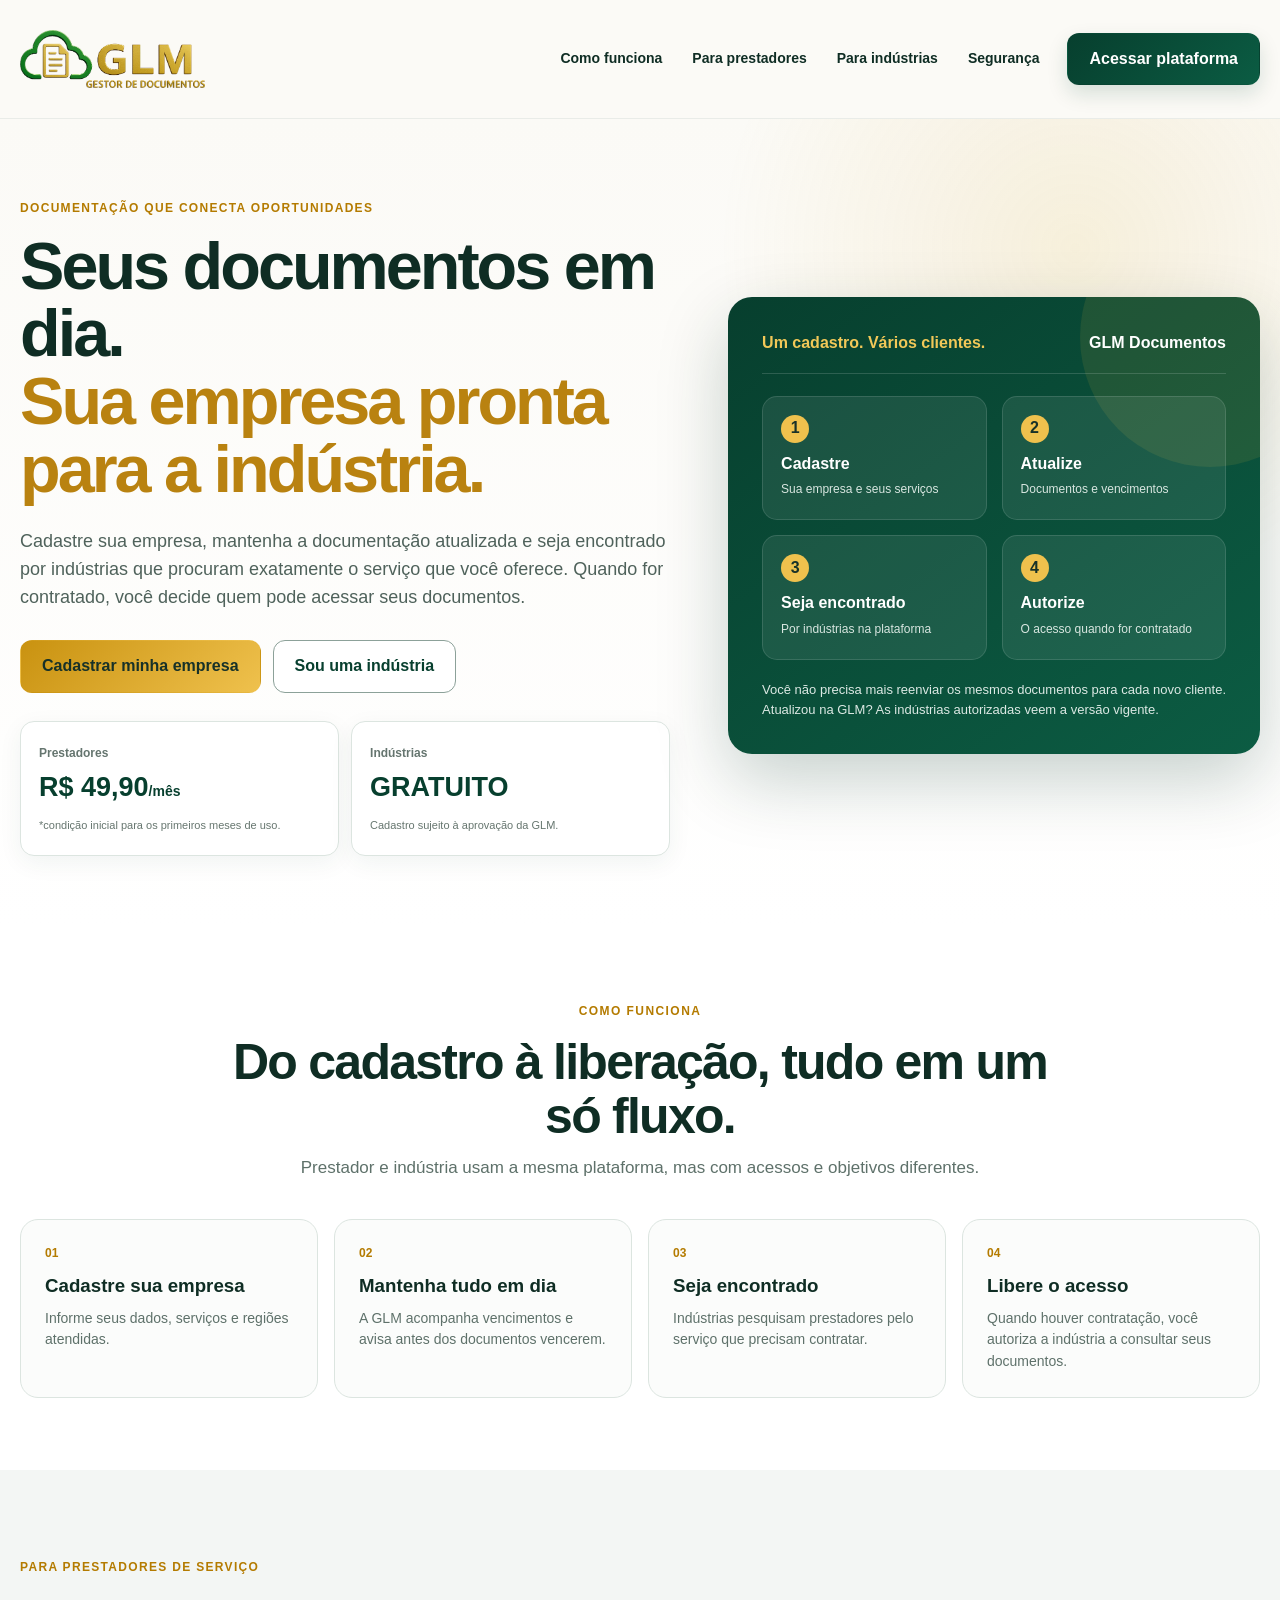
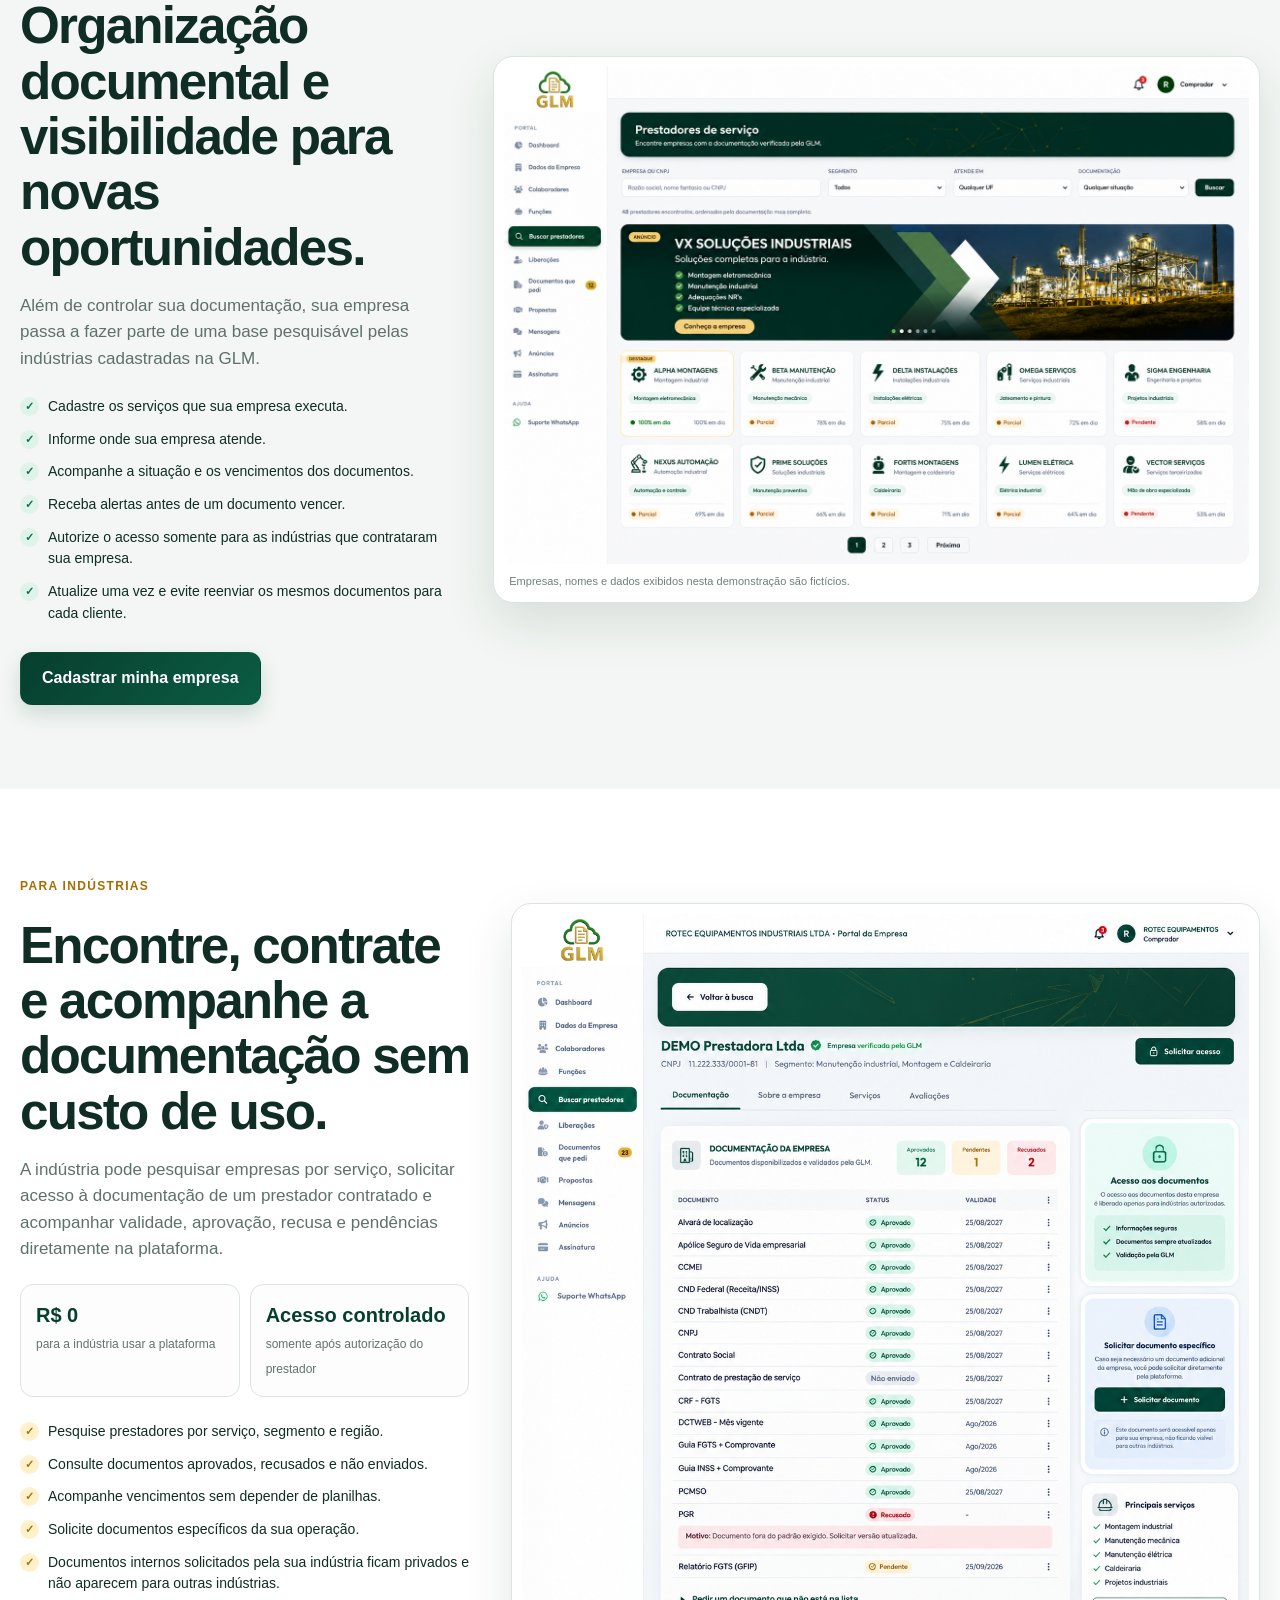
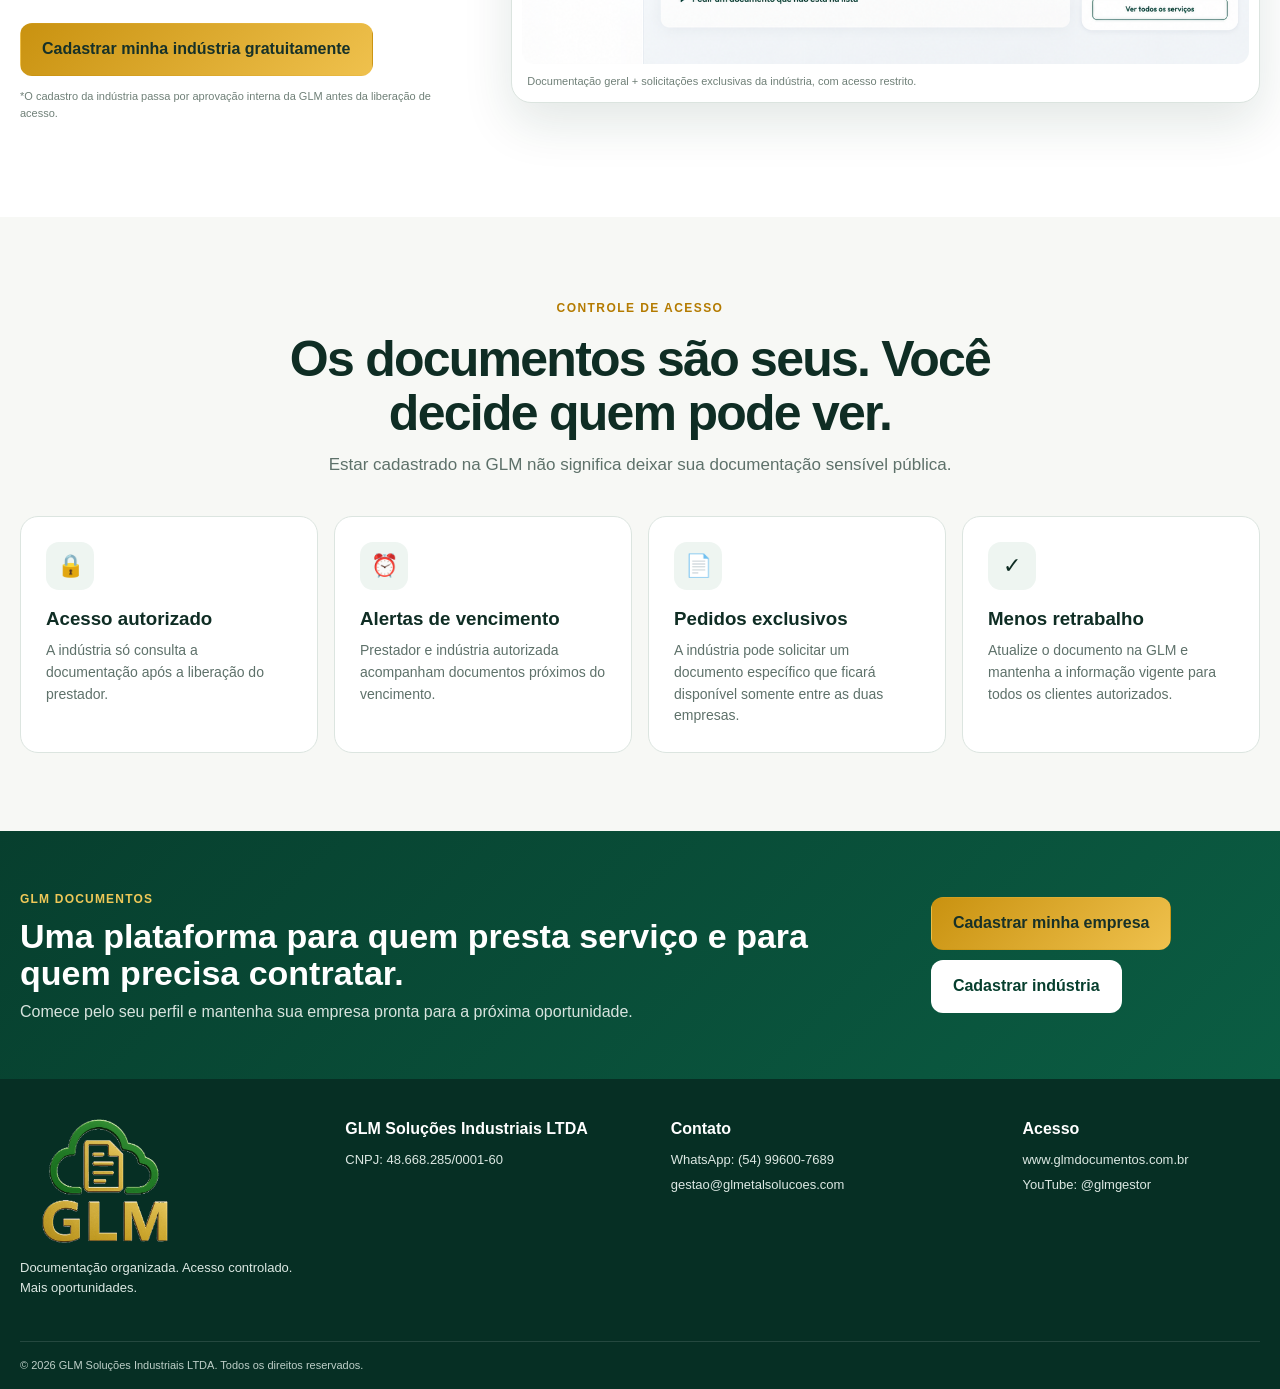
==== commit eaac22ed: "Update logo image in header" ====
--- a/index.html
+++ b/index.html
@@ -12,7 +12,7 @@
   <header class="site-header">
     <div class="container nav">
       <a class="brand" href="#inicio" aria-label="GLM - início">
-        <img src="assets/logo-glm.png" alt="GLM" />
+        <img src="assets/logo-glm-header.png" alt="GLM Gestor de Documentos" />
       </a>
       <button class="menu-toggle" aria-label="Abrir menu" aria-expanded="false">☰</button>
       <nav class="nav-links" aria-label="Navegação principal">
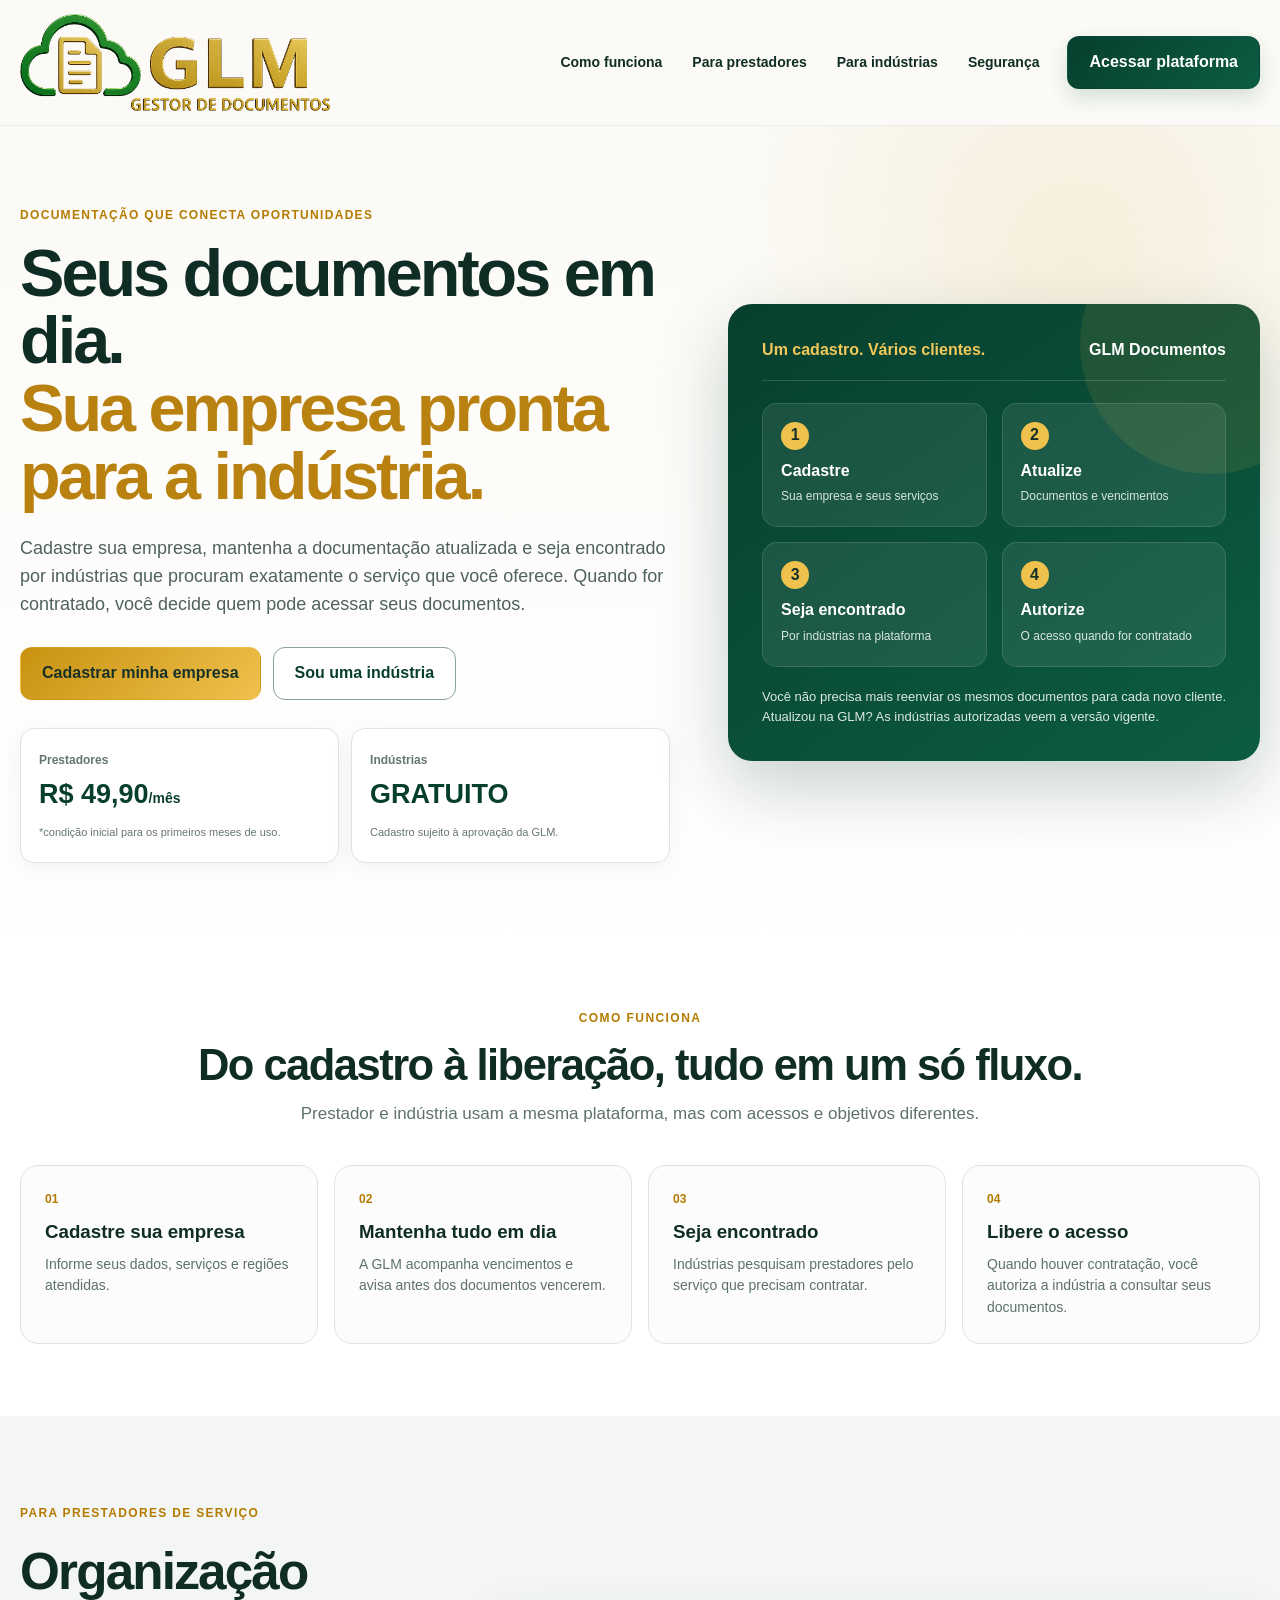
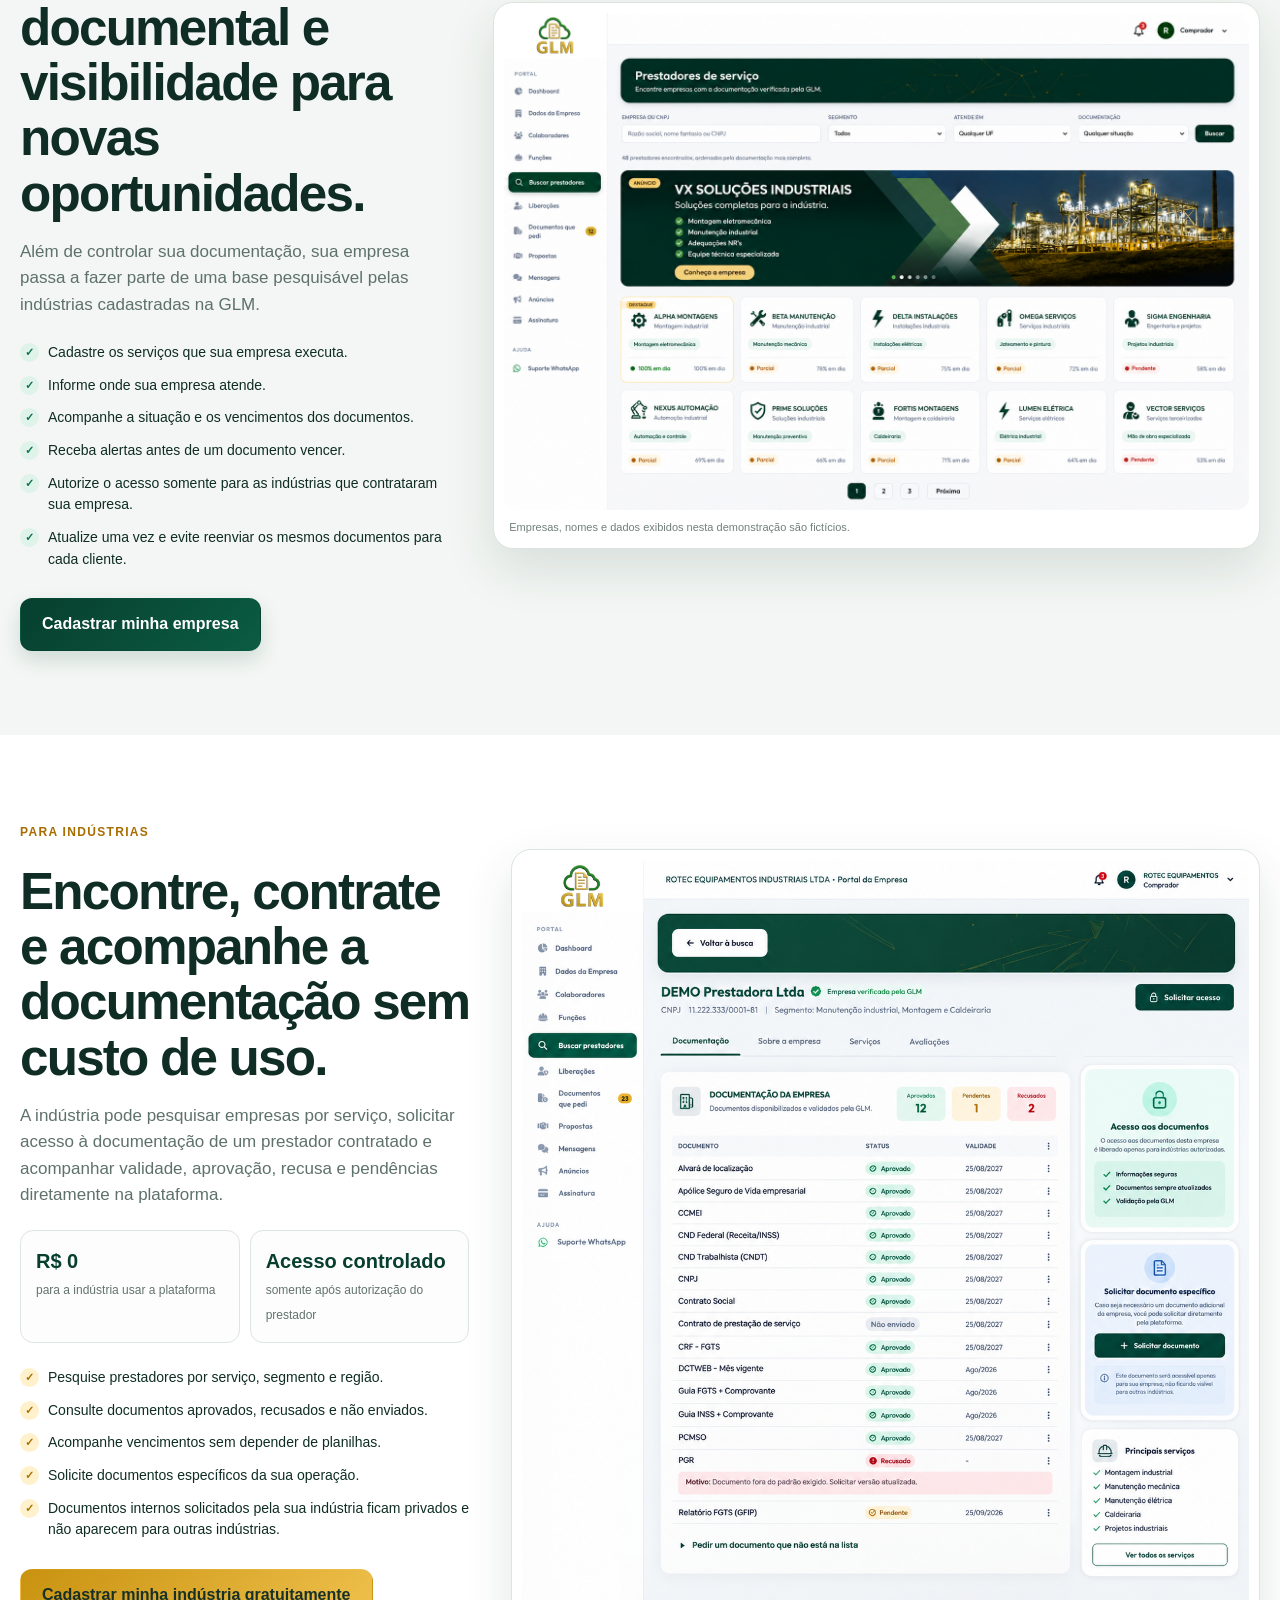
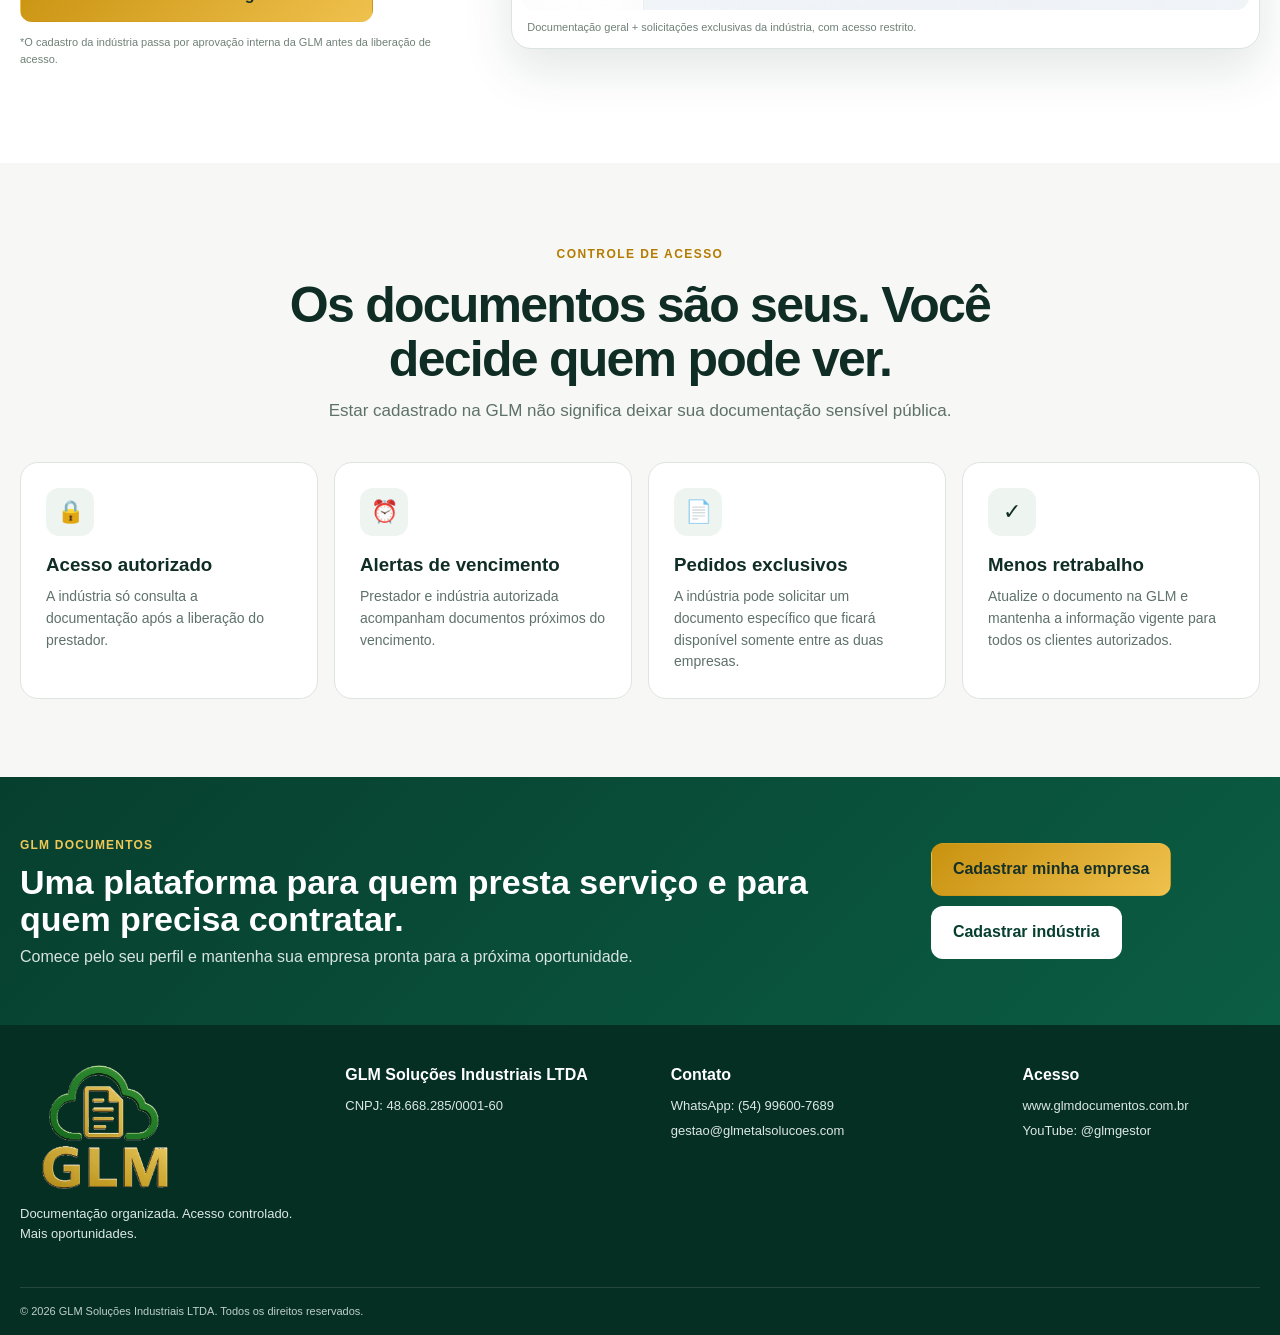
==== commit ab8c2ea5: "Update index.html" ====
--- a/index.html
+++ b/index.html
@@ -8,170 +8,580 @@
   <title>GLM Documentos | Prestadores e Indústrias conectados</title>
   <link rel="stylesheet" href="styles.css" />
 </head>
+
 <body>
+
   <header class="site-header">
     <div class="container nav">
+
       <a class="brand" href="#inicio" aria-label="GLM - início">
-        <img src="assets/logo-glm-header.png" alt="GLM Gestor de Documentos" />
+        <img src="assets/logo-glm-header.png?v=20260826" alt="GLM Gestor de Documentos" />
       </a>
+
       <button class="menu-toggle" aria-label="Abrir menu" aria-expanded="false">☰</button>
+
       <nav class="nav-links" aria-label="Navegação principal">
         <a href="#como-funciona">Como funciona</a>
         <a href="#prestador">Para prestadores</a>
         <a href="#industria">Para indústrias</a>
         <a href="#seguranca">Segurança</a>
       </nav>
-      <a class="btn btn-primary nav-cta" href="https://www.glmdocumentos.com.br" target="_blank" rel="noopener">Acessar plataforma</a>
+
+      <a class="btn btn-primary nav-cta"
+         href="https://www.glmdocumentos.com.br"
+         target="_blank"
+         rel="noopener">
+        Acessar plataforma
+      </a>
+
     </div>
   </header>
 
+
   <main>
+
     <section class="hero" id="inicio">
       <div class="container hero-grid">
+
         <div class="hero-copy">
-          <span class="eyebrow">DOCUMENTAÇÃO QUE CONECTA OPORTUNIDADES</span>
-          <h1>Seus documentos em dia.<br><strong>Sua empresa pronta para a indústria.</strong></h1>
-          <p>Cadastre sua empresa, mantenha a documentação atualizada e seja encontrado por indústrias que procuram exatamente o serviço que você oferece. Quando for contratado, você decide quem pode acessar seus documentos.</p>
+
+          <span class="eyebrow">
+            DOCUMENTAÇÃO QUE CONECTA OPORTUNIDADES
+          </span>
+
+          <h1>
+            Seus documentos em dia.<br>
+            <strong>Sua empresa pronta para a indústria.</strong>
+          </h1>
+
+          <p>
+            Cadastre sua empresa, mantenha a documentação atualizada e seja
+            encontrado por indústrias que procuram exatamente o serviço que
+            você oferece. Quando for contratado, você decide quem pode acessar
+            seus documentos.
+          </p>
+
           <div class="hero-actions">
-            <a class="btn btn-gold" href="https://www.glmdocumentos.com.br" target="_blank" rel="noopener">Cadastrar minha empresa</a>
-            <a class="btn btn-outline" href="https://www.glmdocumentos.com.br" target="_blank" rel="noopener">Sou uma indústria</a>
+
+            <a class="btn btn-gold"
+               href="https://www.glmdocumentos.com.br"
+               target="_blank"
+               rel="noopener">
+              Cadastrar minha empresa
+            </a>
+
+            <a class="btn btn-outline"
+               href="https://www.glmdocumentos.com.br"
+               target="_blank"
+               rel="noopener">
+              Sou uma indústria
+            </a>
+
           </div>
+
+
           <div class="price-row">
+
             <div class="price-box">
               <span>Prestadores</span>
-              <strong>R$ 49,90<small>/mês</small></strong>
-              <em>*condição inicial para os primeiros meses de uso.</em>
-            </div>
+              <strong>
+                R$ 49,90<small>/mês</small>
+              </strong>
+              <em>
+                *condição inicial para os primeiros meses de uso.
+              </em>
+            </div>
+
             <div class="free-box">
               <span>Indústrias</span>
               <strong>GRATUITO</strong>
-              <em>Cadastro sujeito à aprovação da GLM.</em>
-            </div>
+              <em>
+                Cadastro sujeito à aprovação da GLM.
+              </em>
+            </div>
+
           </div>
-        </div>
+
+        </div>
+
+
         <div class="hero-card">
+
           <div class="hero-card-head">
             <span>Um cadastro. Vários clientes.</span>
             <b>GLM Documentos</b>
           </div>
+
           <div class="flow-mini">
-            <div><i>1</i><b>Cadastre</b><span>Sua empresa e seus serviços</span></div>
-            <div><i>2</i><b>Atualize</b><span>Documentos e vencimentos</span></div>
-            <div><i>3</i><b>Seja encontrado</b><span>Por indústrias na plataforma</span></div>
-            <div><i>4</i><b>Autorize</b><span>O acesso quando for contratado</span></div>
+
+            <div>
+              <i>1</i>
+              <b>Cadastre</b>
+              <span>Sua empresa e seus serviços</span>
+            </div>
+
+            <div>
+              <i>2</i>
+              <b>Atualize</b>
+              <span>Documentos e vencimentos</span>
+            </div>
+
+            <div>
+              <i>3</i>
+              <b>Seja encontrado</b>
+              <span>Por indústrias na plataforma</span>
+            </div>
+
+            <div>
+              <i>4</i>
+              <b>Autorize</b>
+              <span>O acesso quando for contratado</span>
+            </div>
+
           </div>
-          <p class="hero-note">Você não precisa mais reenviar os mesmos documentos para cada novo cliente. Atualizou na GLM? As indústrias autorizadas veem a versão vigente.</p>
-        </div>
+
+          <p class="hero-note">
+            Você não precisa mais reenviar os mesmos documentos para cada novo
+            cliente. Atualizou na GLM? As indústrias autorizadas veem a versão
+            vigente.
+          </p>
+
+        </div>
+
       </div>
     </section>
 
+
     <section class="steps" id="como-funciona">
+
       <div class="container">
+
         <div class="section-title">
+
           <span>COMO FUNCIONA</span>
-          <h2>Do cadastro à liberação, tudo em um só fluxo.</h2>
-          <p>Prestador e indústria usam a mesma plataforma, mas com acessos e objetivos diferentes.</p>
-        </div>
+
+          <h2>
+            Do cadastro à liberação, tudo em um só fluxo.
+          </h2>
+
+          <p>
+            Prestador e indústria usam a mesma plataforma, mas com acessos e
+            objetivos diferentes.
+          </p>
+
+        </div>
+
+
         <div class="steps-grid">
-          <article><div class="step-num">01</div><h3>Cadastre sua empresa</h3><p>Informe seus dados, serviços e regiões atendidas.</p></article>
-          <article><div class="step-num">02</div><h3>Mantenha tudo em dia</h3><p>A GLM acompanha vencimentos e avisa antes dos documentos vencerem.</p></article>
-          <article><div class="step-num">03</div><h3>Seja encontrado</h3><p>Indústrias pesquisam prestadores pelo serviço que precisam contratar.</p></article>
-          <article><div class="step-num">04</div><h3>Libere o acesso</h3><p>Quando houver contratação, você autoriza a indústria a consultar seus documentos.</p></article>
-        </div>
-      </div>
+
+          <article>
+            <div class="step-num">01</div>
+            <h3>Cadastre sua empresa</h3>
+            <p>
+              Informe seus dados, serviços e regiões atendidas.
+            </p>
+          </article>
+
+          <article>
+            <div class="step-num">02</div>
+            <h3>Mantenha tudo em dia</h3>
+            <p>
+              A GLM acompanha vencimentos e avisa antes dos documentos vencerem.
+            </p>
+          </article>
+
+          <article>
+            <div class="step-num">03</div>
+            <h3>Seja encontrado</h3>
+            <p>
+              Indústrias pesquisam prestadores pelo serviço que precisam contratar.
+            </p>
+          </article>
+
+          <article>
+            <div class="step-num">04</div>
+            <h3>Libere o acesso</h3>
+            <p>
+              Quando houver contratação, você autoriza a indústria a consultar
+              seus documentos.
+            </p>
+          </article>
+
+        </div>
+
+      </div>
+
     </section>
 
+
     <section class="showcase" id="prestador">
+
       <div class="container showcase-grid">
+
         <div class="showcase-copy">
-          <span class="eyebrow">PARA PRESTADORES DE SERVIÇO</span>
-          <h2>Organização documental e visibilidade para novas oportunidades.</h2>
-          <p>Além de controlar sua documentação, sua empresa passa a fazer parte de uma base pesquisável pelas indústrias cadastradas na GLM.</p>
+
+          <span class="eyebrow">
+            PARA PRESTADORES DE SERVIÇO
+          </span>
+
+          <h2>
+            Organização documental e visibilidade para novas oportunidades.
+          </h2>
+
+          <p>
+            Além de controlar sua documentação, sua empresa passa a fazer parte
+            de uma base pesquisável pelas indústrias cadastradas na GLM.
+          </p>
+
           <ul class="check-list">
-            <li>Cadastre os serviços que sua empresa executa.</li>
-            <li>Informe onde sua empresa atende.</li>
-            <li>Acompanhe a situação e os vencimentos dos documentos.</li>
-            <li>Receba alertas antes de um documento vencer.</li>
-            <li>Autorize o acesso somente para as indústrias que contrataram sua empresa.</li>
-            <li>Atualize uma vez e evite reenviar os mesmos documentos para cada cliente.</li>
+
+            <li>
+              Cadastre os serviços que sua empresa executa.
+            </li>
+
+            <li>
+              Informe onde sua empresa atende.
+            </li>
+
+            <li>
+              Acompanhe a situação e os vencimentos dos documentos.
+            </li>
+
+            <li>
+              Receba alertas antes de um documento vencer.
+            </li>
+
+            <li>
+              Autorize o acesso somente para as indústrias que contrataram sua
+              empresa.
+            </li>
+
+            <li>
+              Atualize uma vez e evite reenviar os mesmos documentos para cada
+              cliente.
+            </li>
+
           </ul>
-          <a class="btn btn-primary" href="https://www.glmdocumentos.com.br" target="_blank" rel="noopener">Cadastrar minha empresa</a>
-        </div>
+
+          <a class="btn btn-primary"
+             href="https://www.glmdocumentos.com.br"
+             target="_blank"
+             rel="noopener">
+            Cadastrar minha empresa
+          </a>
+
+        </div>
+
+
         <figure class="screen-card">
-          <img src="assets/busca-prestadores.png" alt="Tela demonstrativa de busca de prestadores na GLM com empresas fictícias" />
-          <figcaption>Empresas, nomes e dados exibidos nesta demonstração são fictícios.</figcaption>
+
+          <img
+            src="assets/busca-prestadores.png"
+            alt="Tela demonstrativa de busca de prestadores na GLM com empresas fictícias"
+          />
+
+          <figcaption>
+            Empresas, nomes e dados exibidos nesta demonstração são fictícios.
+          </figcaption>
+
         </figure>
-      </div>
+
+      </div>
+
     </section>
 
+
     <section class="industry" id="industria">
+
       <div class="container industry-grid">
+
         <div class="industry-copy">
-          <span class="eyebrow gold">PARA INDÚSTRIAS</span>
-          <h2>Encontre, contrate e acompanhe a documentação sem custo de uso.</h2>
-          <p>A indústria pode pesquisar empresas por serviço, solicitar acesso à documentação de um prestador contratado e acompanhar validade, aprovação, recusa e pendências diretamente na plataforma.</p>
+
+          <span class="eyebrow gold">
+            PARA INDÚSTRIAS
+          </span>
+
+          <h2>
+            Encontre, contrate e acompanhe a documentação sem custo de uso.
+          </h2>
+
+          <p>
+            A indústria pode pesquisar empresas por serviço, solicitar acesso
+            à documentação de um prestador contratado e acompanhar validade,
+            aprovação, recusa e pendências diretamente na plataforma.
+          </p>
+
+
           <div class="industry-badges">
-            <div><strong>R$ 0</strong><span>para a indústria usar a plataforma</span></div>
-            <div><strong>Acesso controlado</strong><span>somente após autorização do prestador</span></div>
+
+            <div>
+              <strong>R$ 0</strong>
+              <span>
+                para a indústria usar a plataforma
+              </span>
+            </div>
+
+            <div>
+              <strong>Acesso controlado</strong>
+              <span>
+                somente após autorização do prestador
+              </span>
+            </div>
+
           </div>
+
+
           <ul class="check-list gold-list">
-            <li>Pesquise prestadores por serviço, segmento e região.</li>
-            <li>Consulte documentos aprovados, recusados e não enviados.</li>
-            <li>Acompanhe vencimentos sem depender de planilhas.</li>
-            <li>Solicite documentos específicos da sua operação.</li>
-            <li>Documentos internos solicitados pela sua indústria ficam privados e não aparecem para outras indústrias.</li>
+
+            <li>
+              Pesquise prestadores por serviço, segmento e região.
+            </li>
+
+            <li>
+              Consulte documentos aprovados, recusados e não enviados.
+            </li>
+
+            <li>
+              Acompanhe vencimentos sem depender de planilhas.
+            </li>
+
+            <li>
+              Solicite documentos específicos da sua operação.
+            </li>
+
+            <li>
+              Documentos internos solicitados pela sua indústria ficam privados
+              e não aparecem para outras indústrias.
+            </li>
+
           </ul>
-          <a class="btn btn-gold" href="https://www.glmdocumentos.com.br" target="_blank" rel="noopener">Cadastrar minha indústria gratuitamente</a>
-          <p class="microcopy">*O cadastro da indústria passa por aprovação interna da GLM antes da liberação de acesso.</p>
-        </div>
+
+
+          <a class="btn btn-gold"
+             href="https://www.glmdocumentos.com.br"
+             target="_blank"
+             rel="noopener">
+            Cadastrar minha indústria gratuitamente
+          </a>
+
+          <p class="microcopy">
+            *O cadastro da indústria passa por aprovação interna da GLM antes
+            da liberação de acesso.
+          </p>
+
+        </div>
+
+
         <figure class="screen-card industry-screen">
-          <img src="assets/documentos-industria.png" alt="Tela demonstrativa da indústria acompanhando documentos de um prestador" />
-          <figcaption>Documentação geral + solicitações exclusivas da indústria, com acesso restrito.</figcaption>
+
+          <img
+            src="assets/documentos-industria.png"
+            alt="Tela demonstrativa da indústria acompanhando documentos de um prestador"
+          />
+
+          <figcaption>
+            Documentação geral + solicitações exclusivas da indústria, com
+            acesso restrito.
+          </figcaption>
+
         </figure>
-      </div>
+
+      </div>
+
     </section>
 
+
     <section class="access" id="seguranca">
+
       <div class="container">
+
         <div class="section-title">
+
           <span>CONTROLE DE ACESSO</span>
-          <h2>Os documentos são seus. Você decide quem pode ver.</h2>
-          <p>Estar cadastrado na GLM não significa deixar sua documentação sensível pública.</p>
-        </div>
+
+          <h2>
+            Os documentos são seus. Você decide quem pode ver.
+          </h2>
+
+          <p>
+            Estar cadastrado na GLM não significa deixar sua documentação
+            sensível pública.
+          </p>
+
+        </div>
+
+
         <div class="access-grid">
-          <article><div class="icon">🔒</div><h3>Acesso autorizado</h3><p>A indústria só consulta a documentação após a liberação do prestador.</p></article>
-          <article><div class="icon">⏰</div><h3>Alertas de vencimento</h3><p>Prestador e indústria autorizada acompanham documentos próximos do vencimento.</p></article>
-          <article><div class="icon">📄</div><h3>Pedidos exclusivos</h3><p>A indústria pode solicitar um documento específico que ficará disponível somente entre as duas empresas.</p></article>
-          <article><div class="icon">✓</div><h3>Menos retrabalho</h3><p>Atualize o documento na GLM e mantenha a informação vigente para todos os clientes autorizados.</p></article>
-        </div>
-      </div>
+
+          <article>
+            <div class="icon">🔒</div>
+            <h3>Acesso autorizado</h3>
+            <p>
+              A indústria só consulta a documentação após a liberação do prestador.
+            </p>
+          </article>
+
+          <article>
+            <div class="icon">⏰</div>
+            <h3>Alertas de vencimento</h3>
+            <p>
+              Prestador e indústria autorizada acompanham documentos próximos
+              do vencimento.
+            </p>
+          </article>
+
+          <article>
+            <div class="icon">📄</div>
+            <h3>Pedidos exclusivos</h3>
+            <p>
+              A indústria pode solicitar um documento específico que ficará
+              disponível somente entre as duas empresas.
+            </p>
+          </article>
+
+          <article>
+            <div class="icon">✓</div>
+            <h3>Menos retrabalho</h3>
+            <p>
+              Atualize o documento na GLM e mantenha a informação vigente para
+              todos os clientes autorizados.
+            </p>
+          </article>
+
+        </div>
+
+      </div>
+
     </section>
 
+
     <section class="cta">
+
       <div class="container cta-inner">
+
         <div>
+
           <span>GLM DOCUMENTOS</span>
-          <h2>Uma plataforma para quem presta serviço e para quem precisa contratar.</h2>
-          <p>Comece pelo seu perfil e mantenha sua empresa pronta para a próxima oportunidade.</p>
-        </div>
+
+          <h2>
+            Uma plataforma para quem presta serviço e para quem precisa contratar.
+          </h2>
+
+          <p>
+            Comece pelo seu perfil e mantenha sua empresa pronta para a próxima
+            oportunidade.
+          </p>
+
+        </div>
+
+
         <div class="cta-actions">
-          <a class="btn btn-gold" href="https://www.glmdocumentos.com.br" target="_blank" rel="noopener">Cadastrar minha empresa</a>
-          <a class="btn btn-light" href="https://www.glmdocumentos.com.br" target="_blank" rel="noopener">Cadastrar indústria</a>
-        </div>
-      </div>
+
+          <a class="btn btn-gold"
+             href="https://www.glmdocumentos.com.br"
+             target="_blank"
+             rel="noopener">
+            Cadastrar minha empresa
+          </a>
+
+          <a class="btn btn-light"
+             href="https://www.glmdocumentos.com.br"
+             target="_blank"
+             rel="noopener">
+            Cadastrar indústria
+          </a>
+
+        </div>
+
+      </div>
+
     </section>
+
   </main>
 
+
   <footer class="footer">
+
     <div class="container footer-grid">
-      <div class="footer-brand"><img src="assets/logo-glm.png" alt="GLM" /><p>Documentação organizada. Acesso controlado. Mais oportunidades.</p></div>
-      <div><h4>GLM Soluções Industriais LTDA</h4><p>CNPJ: 48.668.285/0001-60</p></div>
-      <div><h4>Contato</h4><a href="https://wa.me/5554996007689" target="_blank" rel="noopener">WhatsApp: (54) 99600-7689</a><a href="mailto:gestao@glmetalsolucoes.com">gestao@glmetalsolucoes.com</a></div>
-      <div><h4>Acesso</h4><a href="https://www.glmdocumentos.com.br" target="_blank" rel="noopener">www.glmdocumentos.com.br</a><a href="https://www.youtube.com/@glmgestor" target="_blank" rel="noopener" aria-label="Canal da GLM no YouTube">YouTube: @glmgestor</a></div>
+
+      <div class="footer-brand">
+
+        <img
+          src="assets/logo-glm.png"
+          alt="GLM"
+        />
+
+        <p>
+          Documentação organizada. Acesso controlado. Mais oportunidades.
+        </p>
+
+      </div>
+
+
+      <div>
+
+        <h4>
+          GLM Soluções Industriais LTDA
+        </h4>
+
+        <p>
+          CNPJ: 48.668.285/0001-60
+        </p>
+
+      </div>
+
+
+      <div>
+
+        <h4>Contato</h4>
+
+        <a
+          href="https://wa.me/5554996007689"
+          target="_blank"
+          rel="noopener">
+          WhatsApp: (54) 99600-7689
+        </a>
+
+        <a href="mailto:gestao@glmetalsolucoes.com">
+          gestao@glmetalsolucoes.com
+        </a>
+
+      </div>
+
+
+      <div>
+
+        <h4>Acesso</h4>
+
+        <a
+          href="https://www.glmdocumentos.com.br"
+          target="_blank"
+          rel="noopener">
+          www.glmdocumentos.com.br
+        </a>
+
+        <a
+          href="https://www.youtube.com/@glmgestor"
+          target="_blank"
+          rel="noopener"
+          aria-label="Canal da GLM no YouTube">
+          YouTube: @glmgestor
+        </a>
+
+      </div>
+
     </div>
-    <div class="container footer-bottom">© <span id="year"></span> GLM Soluções Industriais LTDA. Todos os direitos reservados.</div>
+
+
+    <div class="container footer-bottom">
+      © <span id="year"></span> GLM Soluções Industriais LTDA.
+      Todos os direitos reservados.
+    </div>
+
   </footer>
 
+
   <script src="script.js"></script>
+
 </body>
 </html>
--- a/styles.css
+++ b/styles.css
@@ -1,25 +1,929 @@
-:root{--green:#073f2e;--green2:#0b5c43;--green3:#14845e;--gold:#d6a72c;--gold2:#efc14d;--cream:#fbfaf6;--soft:#f3f6f4;--ink:#0f2d24;--muted:#5e716a;--line:#dce5e0;--white:#fff;--shadow:0 20px 50px rgba(14,57,43,.12)}
-*{box-sizing:border-box}html{scroll-behavior:smooth}body{margin:0;font-family:Inter,Segoe UI,Arial,sans-serif;color:var(--ink);background:var(--cream);line-height:1.55}a{text-decoration:none;color:inherit}.container{width:min(1240px,calc(100% - 40px));margin:auto}
-.site-header{position:sticky;top:0;z-index:100;background:rgba(251,250,246,.96);backdrop-filter:blur(14px);border-bottom:1px solid #e9ece8}.nav{min-height:118px;display:flex;align-items:center;gap:28px}.brand{margin-right:auto;display:flex;align-items:center;min-width:190px}.brand img{width:185px;height:auto;max-height:104px;object-fit:contain;display:block;background:transparent}.nav-links{display:flex;gap:30px;font-size:14px;font-weight:700}.nav-links a:hover{color:var(--gold)}.menu-toggle{display:none;border:0;background:transparent;font-size:28px;color:var(--green)}
-.btn{display:inline-flex;align-items:center;justify-content:center;min-height:50px;border-radius:12px;padding:13px 21px;font-weight:800;border:1px solid transparent;transition:.2s;cursor:pointer}.btn:hover{transform:translateY(-1px)}.btn-primary{background:linear-gradient(135deg,var(--green),var(--green2));color:white;box-shadow:0 9px 20px rgba(5,67,47,.15)}.btn-gold{background:linear-gradient(135deg,#c99210,var(--gold2));color:#173128}.btn-outline{border-color:#8ca199;background:white;color:var(--green)}.btn-light{background:white;color:var(--green)}
-.hero{padding:76px 0 70px;background:radial-gradient(circle at 84% 16%,rgba(214,167,44,.14),transparent 28%),linear-gradient(180deg,#fbfaf6,#fff)}.hero-grid{display:grid;grid-template-columns:1.1fr .9fr;gap:58px;align-items:center}.eyebrow{display:inline-block;color:#b47b00;font-size:12px;font-weight:900;letter-spacing:.11em;margin-bottom:15px}.eyebrow.gold{color:#a86d00}.hero h1{font-size:clamp(44px,5.2vw,72px);line-height:1.02;letter-spacing:-.045em;margin:0 0 24px;font-weight:720}.hero h1 strong{color:#b98210}.hero-copy>p{font-size:18px;color:#4f625b;max-width:720px}.hero-actions{display:flex;gap:12px;flex-wrap:wrap;margin-top:28px}.price-row{display:grid;grid-template-columns:1fr 1fr;gap:12px;margin-top:28px}.price-box,.free-box{background:white;border:1px solid var(--line);border-radius:14px;padding:18px;box-shadow:0 7px 24px rgba(20,61,47,.06)}.price-box span,.free-box span{font-size:12px;font-weight:800;color:#65756f}.price-box strong,.free-box strong{display:block;font-size:27px;color:var(--green);margin:3px 0}.price-box strong small{font-size:14px}.price-box em,.free-box em{font-style:normal;font-size:11px;color:#66766f}.hero-card{background:linear-gradient(145deg,#073f2e,#0c5c43);color:white;border-radius:24px;padding:34px;box-shadow:0 26px 70px rgba(4,52,37,.22);position:relative;overflow:hidden}.hero-card:after{content:"";position:absolute;width:260px;height:260px;border-radius:50%;background:rgba(232,186,65,.1);right:-80px;top:-90px}.hero-card-head{position:relative;z-index:1;display:flex;justify-content:space-between;gap:20px;border-bottom:1px solid rgba(255,255,255,.15);padding-bottom:17px}.hero-card-head span{color:#f2c858;font-weight:800}.flow-mini{position:relative;z-index:1;display:grid;grid-template-columns:1fr 1fr;gap:15px;margin-top:22px}.flow-mini div{background:rgba(255,255,255,.08);border:1px solid rgba(255,255,255,.12);border-radius:15px;padding:18px}.flow-mini i{display:grid;place-items:center;width:28px;height:28px;border-radius:50%;background:var(--gold2);color:#173128;font-style:normal;font-weight:900;margin-bottom:9px}.flow-mini b{display:block}.flow-mini span{font-size:12px;color:#d8e6e0}.hero-note{position:relative;z-index:1;margin:20px 0 0;color:#dce9e4;font-size:13px}
-.section-title{text-align:center;max-width:820px;margin:0 auto 38px}.section-title>span{color:#b47b00;font-size:12px;font-weight:900;letter-spacing:.12em}.section-title h2{font-size:clamp(32px,4vw,50px);line-height:1.08;letter-spacing:-.035em;margin:12px 0}.section-title p{font-size:17px;color:var(--muted);margin:0}.steps{padding:72px 0;background:#fff}.steps-grid{display:grid;grid-template-columns:repeat(4,1fr);gap:16px}.steps-grid article{border:1px solid var(--line);background:#fbfcfb;border-radius:18px;padding:24px}.step-num{font-size:12px;color:#b47b00;font-weight:900}.steps-grid h3{margin:8px 0}.steps-grid p{margin:0;color:var(--muted);font-size:14px}
-.showcase,.industry{padding:84px 0}.showcase{background:var(--soft)}.showcase-grid,.industry-grid{display:grid;grid-template-columns:.72fr 1.28fr;gap:42px;align-items:center}.industry-grid{grid-template-columns:.75fr 1.25fr}.showcase-copy h2,.industry-copy h2{font-size:clamp(34px,4vw,52px);line-height:1.08;letter-spacing:-.035em;margin:7px 0 18px}.showcase-copy>p,.industry-copy>p{color:var(--muted);font-size:17px}.check-list{list-style:none;padding:0;margin:24px 0 28px;display:grid;gap:11px}.check-list li{position:relative;padding-left:28px;font-size:14px}.check-list li:before{content:"✓";position:absolute;left:0;top:1px;width:19px;height:19px;border-radius:50%;display:grid;place-items:center;background:#dff3ea;color:#08714e;font-size:11px;font-weight:900}.gold-list li:before{background:#fff1cc;color:#a96f00}.screen-card{margin:0;background:#fff;border:1px solid #dbe4df;border-radius:20px;padding:10px;box-shadow:var(--shadow)}.screen-card img{width:100%;display:block;border-radius:13px}.screen-card figcaption{font-size:11px;color:#708078;padding:9px 5px 2px}.industry{background:white}.industry-badges{display:grid;grid-template-columns:1fr 1fr;gap:10px;margin-top:22px}.industry-badges div{border:1px solid var(--line);border-radius:13px;padding:15px;background:#fcfdfc}.industry-badges strong{display:block;color:var(--green);font-size:20px}.industry-badges span{font-size:12px;color:#63736d}.microcopy{font-size:11px!important;margin-top:12px!important;color:#708078!important}
-.access{padding:78px 0;background:#f7f8f5}.access-grid{display:grid;grid-template-columns:repeat(4,1fr);gap:16px}.access-grid article{background:white;border:1px solid var(--line);border-radius:18px;padding:25px}.access-grid .icon{width:48px;height:48px;display:grid;place-items:center;border-radius:13px;background:#eef5f1;font-size:22px}.access-grid h3{margin:14px 0 7px}.access-grid p{margin:0;color:var(--muted);font-size:14px}.cta{background:linear-gradient(135deg,#073f2e,#0b5d43);color:white}.cta-inner{padding:55px 0;display:flex;align-items:center;justify-content:space-between;gap:30px}.cta span{font-size:12px;color:#efc858;font-weight:900;letter-spacing:.1em}.cta h2{font-size:34px;line-height:1.1;margin:7px 0}.cta p{margin:0;color:#d8e4df}.cta-actions{display:flex;gap:10px;flex-wrap:wrap}
-.footer{background:#062f24;color:white}.footer-grid{padding:38px 0;display:grid;grid-template-columns:1.1fr 1.1fr 1.2fr .9fr;gap:35px}.footer-brand img{width:170px;height:auto;max-height:128px;object-fit:contain;background:transparent;padding:0}.footer h4{margin:0 0 8px}.footer p,.footer a{display:block;margin:5px 0;color:#dce8e3;font-size:13px}.footer a:hover{color:var(--gold2)}.footer-bottom{border-top:1px solid rgba(255,255,255,.12);padding:15px 0;font-size:11px;color:#becfc8}
-@media(max-width:1020px){.nav-links{display:none}.nav-cta{display:none}.menu-toggle{display:block}.nav-links.open{position:absolute;display:flex;top:118px;left:0;right:0;background:#fbfaf6;padding:24px 30px;border-bottom:1px solid var(--line);flex-direction:column}.hero-grid,.showcase-grid,.industry-grid{grid-template-columns:1fr}.steps-grid,.access-grid{grid-template-columns:1fr 1fr}.screen-card{order:2}.footer-grid{grid-template-columns:1fr 1fr}}
-@media(max-width:650px){.container{width:min(100% - 26px,620px)}.nav{min-height:92px}.brand{min-width:0}.brand img{width:128px;height:auto;max-height:80px}.nav-links.open{top:92px}.hero{padding:48px 0}.hero h1{font-size:42px}.hero-copy>p{font-size:16px}.hero-actions{display:grid}.hero-actions .btn{width:100%}.price-row{grid-template-columns:1fr}.hero-card{padding:24px}.flow-mini{grid-template-columns:1fr}.steps,.showcase,.industry,.access{padding:56px 0}.steps-grid,.access-grid,.industry-badges{grid-template-columns:1fr}.screen-card{padding:6px;border-radius:14px;overflow:auto}.screen-card img{min-width:760px}.industry-screen img{min-width:760px}.cta-inner{flex-direction:column;align-items:flex-start}.cta-actions{width:100%;display:grid}.cta-actions .btn{width:100%}.footer-grid{grid-template-columns:1fr}.footer-bottom{text-align:left}}
-
-/* Ajustes finais de identidade e responsividade */
-img{max-width:100%}
+:root{
+  --green:#073f2e;
+  --green2:#0b5c43;
+  --green3:#14845e;
+  --gold:#d6a72c;
+  --gold2:#efc14d;
+  --cream:#fbfaf6;
+  --soft:#f3f6f4;
+  --ink:#0f2d24;
+  --muted:#5e716a;
+  --line:#dce5e0;
+  --white:#fff;
+  --shadow:0 20px 50px rgba(14,57,43,.12);
+}
+
+*{
+  box-sizing:border-box;
+}
+
+html{
+  scroll-behavior:smooth;
+}
+
+body{
+  margin:0;
+  font-family:Inter,Segoe UI,Arial,sans-serif;
+  color:var(--ink);
+  background:var(--cream);
+  line-height:1.55;
+}
+
+a{
+  text-decoration:none;
+  color:inherit;
+}
+
+img{
+  max-width:100%;
+}
+
+.container{
+  width:min(1240px,calc(100% - 40px));
+  margin:auto;
+}
+
+
+/* =========================================
+   CABEÇALHO
+========================================= */
+
+.site-header{
+  position:sticky;
+  top:0;
+  z-index:100;
+  background:rgba(251,250,246,.96);
+  backdrop-filter:blur(14px);
+  border-bottom:1px solid #e9ece8;
+}
+
+.nav{
+  min-height:125px;
+  display:flex;
+  align-items:center;
+  gap:28px;
+}
+
+/* LOGO HORIZONTAL OFICIAL */
+
+.brand{
+  margin-right:auto;
+  display:flex;
+  align-items:center;
+  min-width:320px;
+}
+
+.brand img{
+  width:310px;
+  height:auto;
+  max-height:none;
+  object-fit:contain;
+  object-position:left center;
+  display:block;
+  background:transparent;
+}
+
+.nav-links{
+  display:flex;
+  gap:30px;
+  font-size:14px;
+  font-weight:700;
+}
+
+.nav-links a:hover{
+  color:var(--gold);
+}
+
+.menu-toggle{
+  display:none;
+  border:0;
+  background:transparent;
+  font-size:28px;
+  color:var(--green);
+}
+
+
+/* =========================================
+   BOTÕES
+========================================= */
+
+.btn{
+  display:inline-flex;
+  align-items:center;
+  justify-content:center;
+  min-height:50px;
+  border-radius:12px;
+  padding:13px 21px;
+  font-weight:800;
+  border:1px solid transparent;
+  transition:.2s;
+  cursor:pointer;
+}
+
+.btn:hover{
+  transform:translateY(-1px);
+}
+
+.btn-primary{
+  background:linear-gradient(135deg,var(--green),var(--green2));
+  color:white;
+  box-shadow:0 9px 20px rgba(5,67,47,.15);
+}
+
+.btn-gold{
+  background:linear-gradient(135deg,#c99210,var(--gold2));
+  color:#173128;
+}
+
+.btn-outline{
+  border-color:#8ca199;
+  background:white;
+  color:var(--green);
+}
+
+.btn-light{
+  background:white;
+  color:var(--green);
+}
+
+
+/* =========================================
+   HERO
+========================================= */
+
+.hero{
+  padding:76px 0 70px;
+  background:
+    radial-gradient(
+      circle at 84% 16%,
+      rgba(214,167,44,.14),
+      transparent 28%
+    ),
+    linear-gradient(180deg,#fbfaf6,#fff);
+}
+
+.hero-grid{
+  display:grid;
+  grid-template-columns:1.1fr .9fr;
+  gap:58px;
+  align-items:center;
+}
+
+.eyebrow{
+  display:inline-block;
+  color:#b47b00;
+  font-size:12px;
+  font-weight:900;
+  letter-spacing:.11em;
+  margin-bottom:15px;
+}
+
+.eyebrow.gold{
+  color:#a86d00;
+}
+
+.hero h1{
+  font-size:clamp(44px,5.2vw,72px);
+  line-height:1.02;
+  letter-spacing:-.045em;
+  margin:0 0 24px;
+  font-weight:720;
+}
+
+.hero h1 strong{
+  color:#b98210;
+}
+
+.hero-copy>p{
+  font-size:18px;
+  color:#4f625b;
+  max-width:720px;
+}
+
+.hero-actions{
+  display:flex;
+  gap:12px;
+  flex-wrap:wrap;
+  margin-top:28px;
+}
+
+
+/* =========================================
+   PREÇOS
+========================================= */
+
+.price-row{
+  display:grid;
+  grid-template-columns:1fr 1fr;
+  gap:12px;
+  margin-top:28px;
+}
+
+.price-box,
+.free-box{
+  background:white;
+  border:1px solid var(--line);
+  border-radius:14px;
+  padding:18px;
+  box-shadow:0 7px 24px rgba(20,61,47,.06);
+}
+
+.price-box span,
+.free-box span{
+  font-size:12px;
+  font-weight:800;
+  color:#65756f;
+}
+
+.price-box strong,
+.free-box strong{
+  display:block;
+  font-size:27px;
+  color:var(--green);
+  margin:3px 0;
+}
+
+.price-box strong small{
+  font-size:14px;
+}
+
+.price-box em,
+.free-box em{
+  font-style:normal;
+  font-size:11px;
+  color:#66766f;
+}
+
+
+/* =========================================
+   CARD PRINCIPAL
+========================================= */
+
+.hero-card{
+  background:linear-gradient(145deg,#073f2e,#0c5c43);
+  color:white;
+  border-radius:24px;
+  padding:34px;
+  box-shadow:0 26px 70px rgba(4,52,37,.22);
+  position:relative;
+  overflow:hidden;
+}
+
+.hero-card:after{
+  content:"";
+  position:absolute;
+  width:260px;
+  height:260px;
+  border-radius:50%;
+  background:rgba(232,186,65,.1);
+  right:-80px;
+  top:-90px;
+}
+
+.hero-card-head{
+  position:relative;
+  z-index:1;
+  display:flex;
+  justify-content:space-between;
+  gap:20px;
+  border-bottom:1px solid rgba(255,255,255,.15);
+  padding-bottom:17px;
+}
+
+.hero-card-head span{
+  color:#f2c858;
+  font-weight:800;
+}
+
+.flow-mini{
+  position:relative;
+  z-index:1;
+  display:grid;
+  grid-template-columns:1fr 1fr;
+  gap:15px;
+  margin-top:22px;
+}
+
+.flow-mini div{
+  background:rgba(255,255,255,.08);
+  border:1px solid rgba(255,255,255,.12);
+  border-radius:15px;
+  padding:18px;
+}
+
+.flow-mini i{
+  display:grid;
+  place-items:center;
+  width:28px;
+  height:28px;
+  border-radius:50%;
+  background:var(--gold2);
+  color:#173128;
+  font-style:normal;
+  font-weight:900;
+  margin-bottom:9px;
+}
+
+.flow-mini b{
+  display:block;
+}
+
+.flow-mini span{
+  font-size:12px;
+  color:#d8e6e0;
+}
+
+.hero-note{
+  position:relative;
+  z-index:1;
+  margin:20px 0 0;
+  color:#dce9e4;
+  font-size:13px;
+}
+
+
+/* =========================================
+   TÍTULOS DAS SEÇÕES
+========================================= */
+
+.section-title{
+  text-align:center;
+  max-width:820px;
+  margin:0 auto 38px;
+}
+
+.section-title>span{
+  color:#b47b00;
+  font-size:12px;
+  font-weight:900;
+  letter-spacing:.12em;
+}
+
+.section-title h2{
+  font-size:clamp(32px,4vw,50px);
+  line-height:1.08;
+  letter-spacing:-.035em;
+  margin:12px 0;
+}
+
+.section-title p{
+  font-size:17px;
+  color:var(--muted);
+  margin:0;
+}
+
+
+/* FRASE "DO CADASTRO À LIBERAÇÃO..." */
+
+.steps .section-title{
+  max-width:100%;
+}
+
+.steps .section-title h2{
+  white-space:nowrap;
+  font-size:clamp(30px,3.4vw,48px);
+}
+
+
+/* =========================================
+   ETAPAS
+========================================= */
+
+.steps{
+  padding:72px 0;
+  background:#fff;
+}
+
+.steps-grid{
+  display:grid;
+  grid-template-columns:repeat(4,1fr);
+  gap:16px;
+}
+
+.steps-grid article{
+  border:1px solid var(--line);
+  background:#fbfcfb;
+  border-radius:18px;
+  padding:24px;
+}
+
+.step-num{
+  font-size:12px;
+  color:#b47b00;
+  font-weight:900;
+}
+
+.steps-grid h3{
+  margin:8px 0;
+}
+
+.steps-grid p{
+  margin:0;
+  color:var(--muted);
+  font-size:14px;
+}
+
+
+/* =========================================
+   SHOWCASE / INDÚSTRIA
+========================================= */
+
+.showcase,
+.industry{
+  padding:84px 0;
+}
+
+.showcase{
+  background:var(--soft);
+}
+
+.showcase-grid,
+.industry-grid{
+  display:grid;
+  grid-template-columns:.72fr 1.28fr;
+  gap:42px;
+  align-items:center;
+}
+
+.industry-grid{
+  grid-template-columns:.75fr 1.25fr;
+}
+
+.showcase-copy h2,
+.industry-copy h2{
+  font-size:clamp(34px,4vw,52px);
+  line-height:1.08;
+  letter-spacing:-.035em;
+  margin:7px 0 18px;
+}
+
+.showcase-copy>p,
+.industry-copy>p{
+  color:var(--muted);
+  font-size:17px;
+}
+
+.check-list{
+  list-style:none;
+  padding:0;
+  margin:24px 0 28px;
+  display:grid;
+  gap:11px;
+}
+
+.check-list li{
+  position:relative;
+  padding-left:28px;
+  font-size:14px;
+}
+
+.check-list li:before{
+  content:"✓";
+  position:absolute;
+  left:0;
+  top:1px;
+  width:19px;
+  height:19px;
+  border-radius:50%;
+  display:grid;
+  place-items:center;
+  background:#dff3ea;
+  color:#08714e;
+  font-size:11px;
+  font-weight:900;
+}
+
+.gold-list li:before{
+  background:#fff1cc;
+  color:#a96f00;
+}
+
+
+/* =========================================
+   PRINTS DA PLATAFORMA
+========================================= */
+
+.screen-card{
+  margin:0;
+  background:#fff;
+  border:1px solid #dbe4df;
+  border-radius:20px;
+  padding:10px;
+  box-shadow:var(--shadow);
+}
+
+.screen-card img{
+  width:100%;
+  display:block;
+  border-radius:13px;
+}
+
+.screen-card figcaption{
+  font-size:11px;
+  color:#708078;
+  padding:9px 5px 2px;
+}
+
+
+/* =========================================
+   INDÚSTRIA
+========================================= */
+
+.industry{
+  background:white;
+}
+
+.industry-badges{
+  display:grid;
+  grid-template-columns:1fr 1fr;
+  gap:10px;
+  margin-top:22px;
+}
+
+.industry-badges div{
+  border:1px solid var(--line);
+  border-radius:13px;
+  padding:15px;
+  background:#fcfdfc;
+}
+
+.industry-badges strong{
+  display:block;
+  color:var(--green);
+  font-size:20px;
+}
+
+.industry-badges span{
+  font-size:12px;
+  color:#63736d;
+}
+
+.microcopy{
+  font-size:11px!important;
+  margin-top:12px!important;
+  color:#708078!important;
+}
+
+
+/* =========================================
+   ACESSO
+========================================= */
+
+.access{
+  padding:78px 0;
+  background:#f7f8f5;
+}
+
+.access-grid{
+  display:grid;
+  grid-template-columns:repeat(4,1fr);
+  gap:16px;
+}
+
+.access-grid article{
+  background:white;
+  border:1px solid var(--line);
+  border-radius:18px;
+  padding:25px;
+}
+
+.access-grid .icon{
+  width:48px;
+  height:48px;
+  display:grid;
+  place-items:center;
+  border-radius:13px;
+  background:#eef5f1;
+  font-size:22px;
+}
+
+.access-grid h3{
+  margin:14px 0 7px;
+}
+
+.access-grid p{
+  margin:0;
+  color:var(--muted);
+  font-size:14px;
+}
+
+
+/* =========================================
+   CTA
+========================================= */
+
+.cta{
+  background:linear-gradient(135deg,#073f2e,#0b5d43);
+  color:white;
+}
+
+.cta-inner{
+  padding:55px 0;
+  display:flex;
+  align-items:center;
+  justify-content:space-between;
+  gap:30px;
+}
+
+.cta span{
+  font-size:12px;
+  color:#efc858;
+  font-weight:900;
+  letter-spacing:.1em;
+}
+
+.cta h2{
+  font-size:34px;
+  line-height:1.1;
+  margin:7px 0;
+}
+
+.cta p{
+  margin:0;
+  color:#d8e4df;
+}
+
+.cta-actions{
+  display:flex;
+  gap:10px;
+  flex-wrap:wrap;
+}
+
+
+/* =========================================
+   RODAPÉ
+========================================= */
+
+.footer{
+  background:#062f24;
+  color:white;
+}
+
+.footer-grid{
+  padding:38px 0;
+  display:grid;
+  grid-template-columns:1.1fr 1.1fr 1.2fr .9fr;
+  gap:35px;
+}
+
+.footer-brand img{
+  width:170px;
+  height:auto;
+  max-height:128px;
+  object-fit:contain;
+  background:transparent;
+  padding:0;
+}
+
+.footer h4{
+  margin:0 0 8px;
+}
+
+.footer p,
+.footer a{
+  display:block;
+  margin:5px 0;
+  color:#dce8e3;
+  font-size:13px;
+}
+
+.footer a:hover{
+  color:var(--gold2);
+}
+
+.footer-bottom{
+  border-top:1px solid rgba(255,255,255,.12);
+  padding:15px 0;
+  font-size:11px;
+  color:#becfc8;
+}
+
+
+/* =========================================
+   TABLET
+========================================= */
+
+@media(max-width:1020px){
+
+  .nav-links{
+    display:none;
+  }
+
+  .nav-cta{
+    display:none;
+  }
+
+  .menu-toggle{
+    display:block;
+  }
+
+  .nav-links.open{
+    position:absolute;
+    display:flex;
+    top:110px;
+    left:0;
+    right:0;
+    background:#fbfaf6;
+    padding:24px 30px;
+    border-bottom:1px solid var(--line);
+    flex-direction:column;
+  }
+
+  .brand{
+    min-width:250px;
+  }
+
+  .brand img{
+    width:245px;
+  }
+
+  .hero-grid,
+  .showcase-grid,
+  .industry-grid{
+    grid-template-columns:1fr;
+  }
+
+  .steps-grid,
+  .access-grid{
+    grid-template-columns:1fr 1fr;
+  }
+
+  .screen-card{
+    order:2;
+  }
+
+  .footer-grid{
+    grid-template-columns:1fr 1fr;
+  }
+
+  .steps .section-title h2{
+    font-size:clamp(24px,3.2vw,34px);
+  }
+}
+
+
+/* =========================================
+   CELULAR
+========================================= */
+
+@media(max-width:650px){
+
+  .container{
+    width:min(100% - 26px,620px);
+  }
+
+  .nav{
+    min-height:90px;
+    gap:12px;
+  }
+
+  .brand{
+    min-width:0;
+    max-width:215px;
+  }
+
+  .brand img{
+    width:205px;
+    max-height:none;
+  }
+
+  .nav-links.open{
+    top:90px;
+  }
+
+  .hero{
+    padding:48px 0;
+  }
+
+  .hero h1{
+    font-size:42px;
+  }
+
+  .hero-copy>p{
+    font-size:16px;
+  }
+
+  .hero-actions{
+    display:grid;
+  }
+
+  .hero-actions .btn{
+    width:100%;
+  }
+
+  .price-row{
+    grid-template-columns:1fr;
+  }
+
+  .hero-card{
+    padding:24px;
+  }
+
+  .flow-mini{
+    grid-template-columns:1fr;
+  }
+
+  .steps,
+  .showcase,
+  .industry,
+  .access{
+    padding:56px 0;
+  }
+
+  .steps-grid,
+  .access-grid,
+  .industry-badges{
+    grid-template-columns:1fr;
+  }
+
+  /* mantém a frase em uma linha no celular */
+  .steps .section-title h2{
+    white-space:nowrap;
+    font-size:clamp(17px,5vw,24px);
+    letter-spacing:-.025em;
+  }
+
+  .screen-card{
+    padding:6px;
+    border-radius:14px;
+    overflow:hidden;
+  }
+
+  .screen-card img,
+  .industry-screen img{
+    min-width:0;
+    width:100%;
+    height:auto;
+    object-fit:contain;
+  }
+
+  .showcase-grid,
+  .industry-grid{
+    gap:28px;
+  }
+
+  .screen-card figcaption{
+    font-size:10px;
+  }
+
+  .cta-inner{
+    flex-direction:column;
+    align-items:flex-start;
+  }
+
+  .cta-actions{
+    width:100%;
+    display:grid;
+  }
+
+  .cta-actions .btn{
+    width:100%;
+  }
+
+  .footer-grid{
+    grid-template-columns:1fr;
+  }
+
+  .footer-bottom{
+    text-align:left;
+  }
+}
+
+
+/* =========================================
+   CELULARES PEQUENOS
+========================================= */
+
 @media(max-width:480px){
-  .site-header{position:sticky}
-  .nav{min-height:86px}
-  .brand img{width:118px;max-height:74px}
-  .hero h1{font-size:36px}
-  .section-title h2,.showcase-copy h2,.industry-copy h2{font-size:32px}
-  .screen-card{overflow:hidden}
-  .screen-card img,.industry-screen img{min-width:0;width:100%;height:auto;object-fit:contain}
-  .showcase-grid,.industry-grid{gap:28px}
-  .screen-card figcaption{font-size:10px}
-}
+
+  .nav{
+    min-height:84px;
+  }
+
+  .brand{
+    max-width:185px;
+  }
+
+  .brand img{
+    width:180px;
+  }
+
+  .nav-links.open{
+    top:84px;
+  }
+
+  .hero h1{
+    font-size:36px;
+  }
+
+  .section-title h2,
+  .showcase-copy h2,
+  .industry-copy h2{
+    font-size:32px;
+  }
+
+  .steps .section-title h2{
+    font-size:17px;
+    white-space:nowrap;
+  }
+}
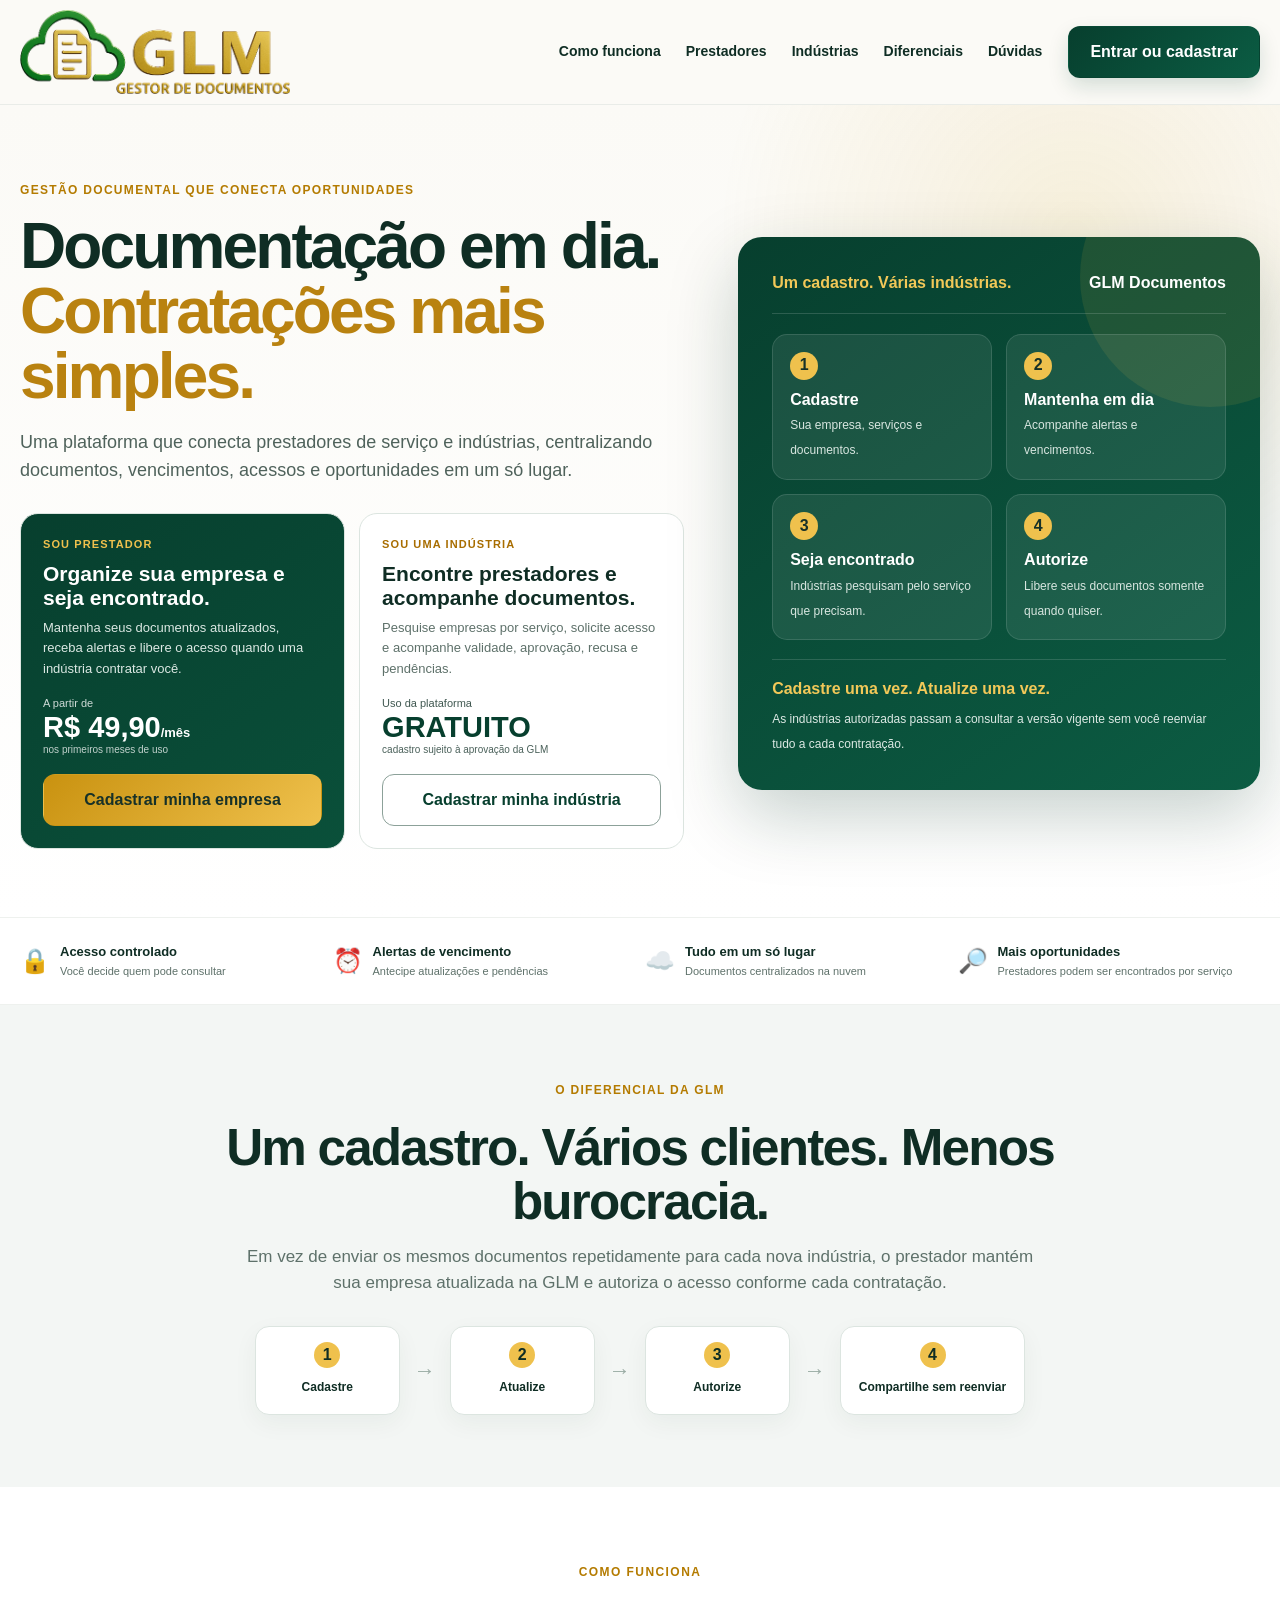
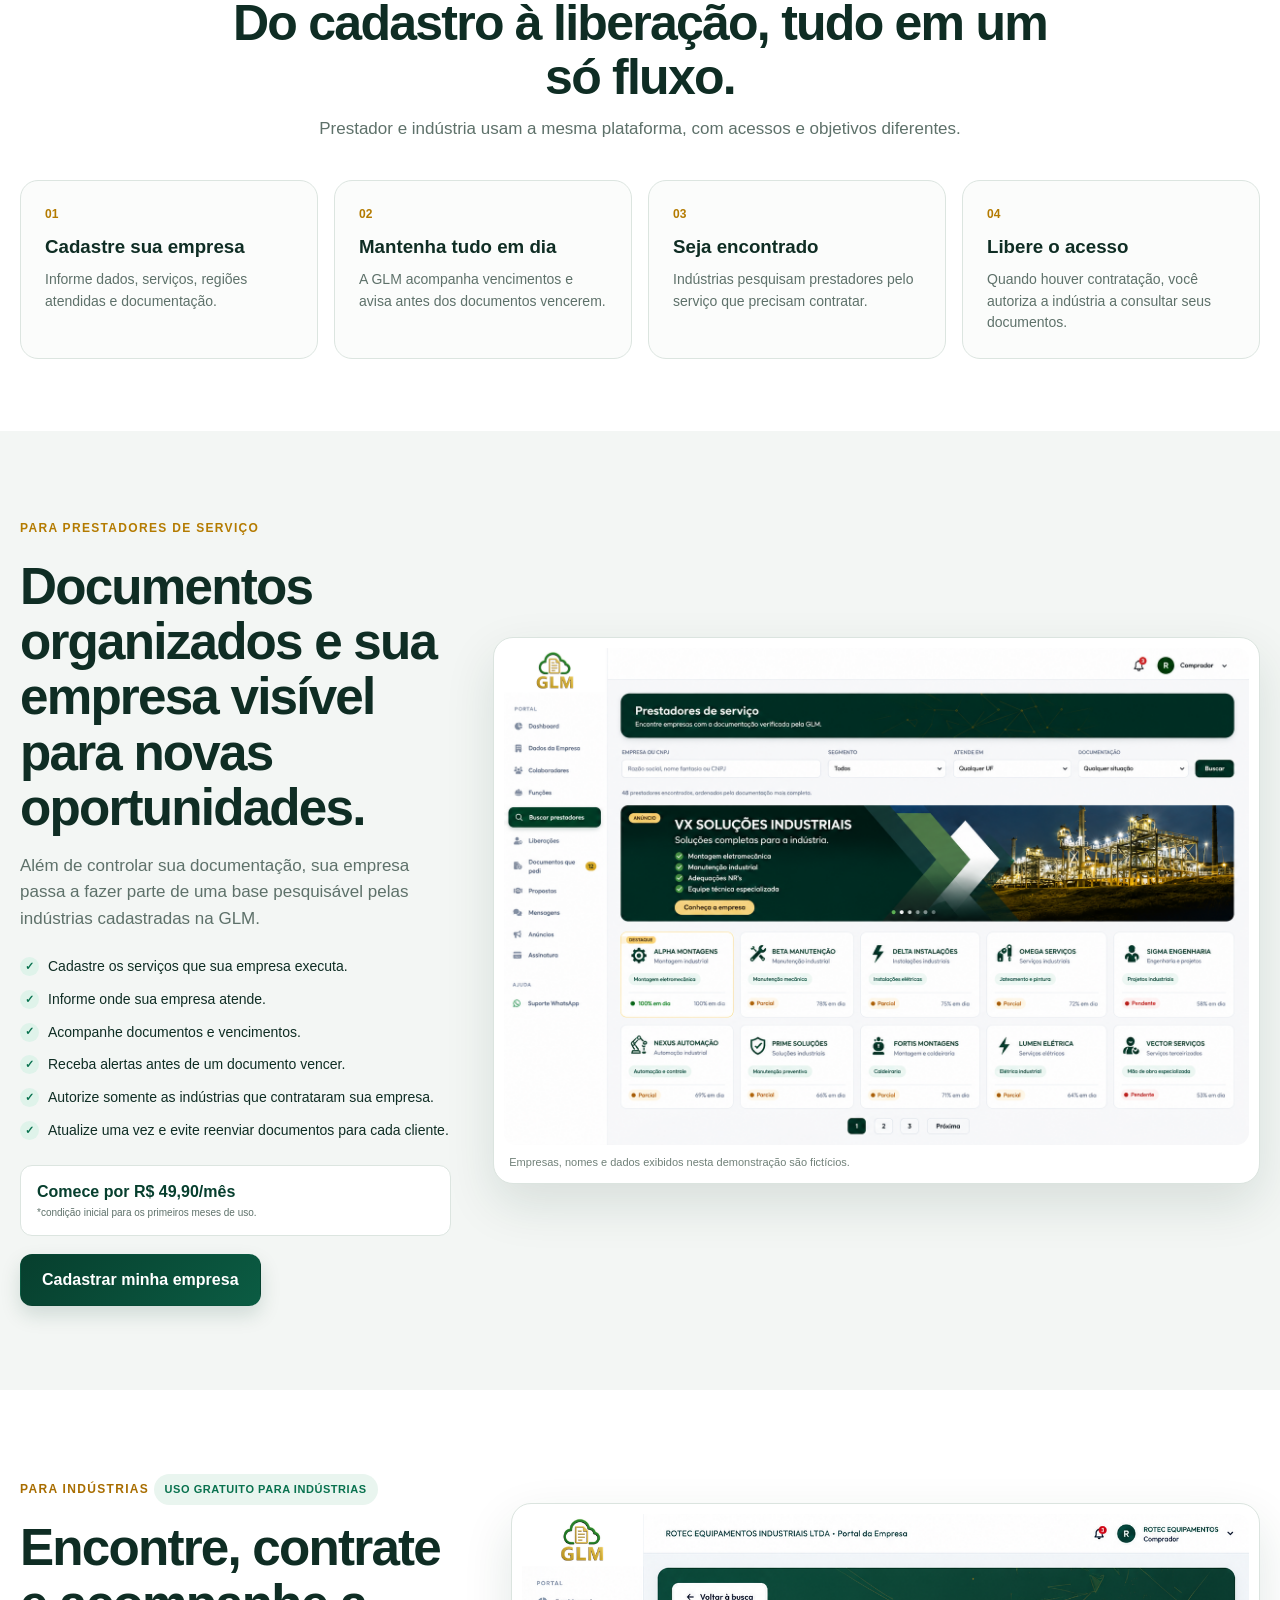
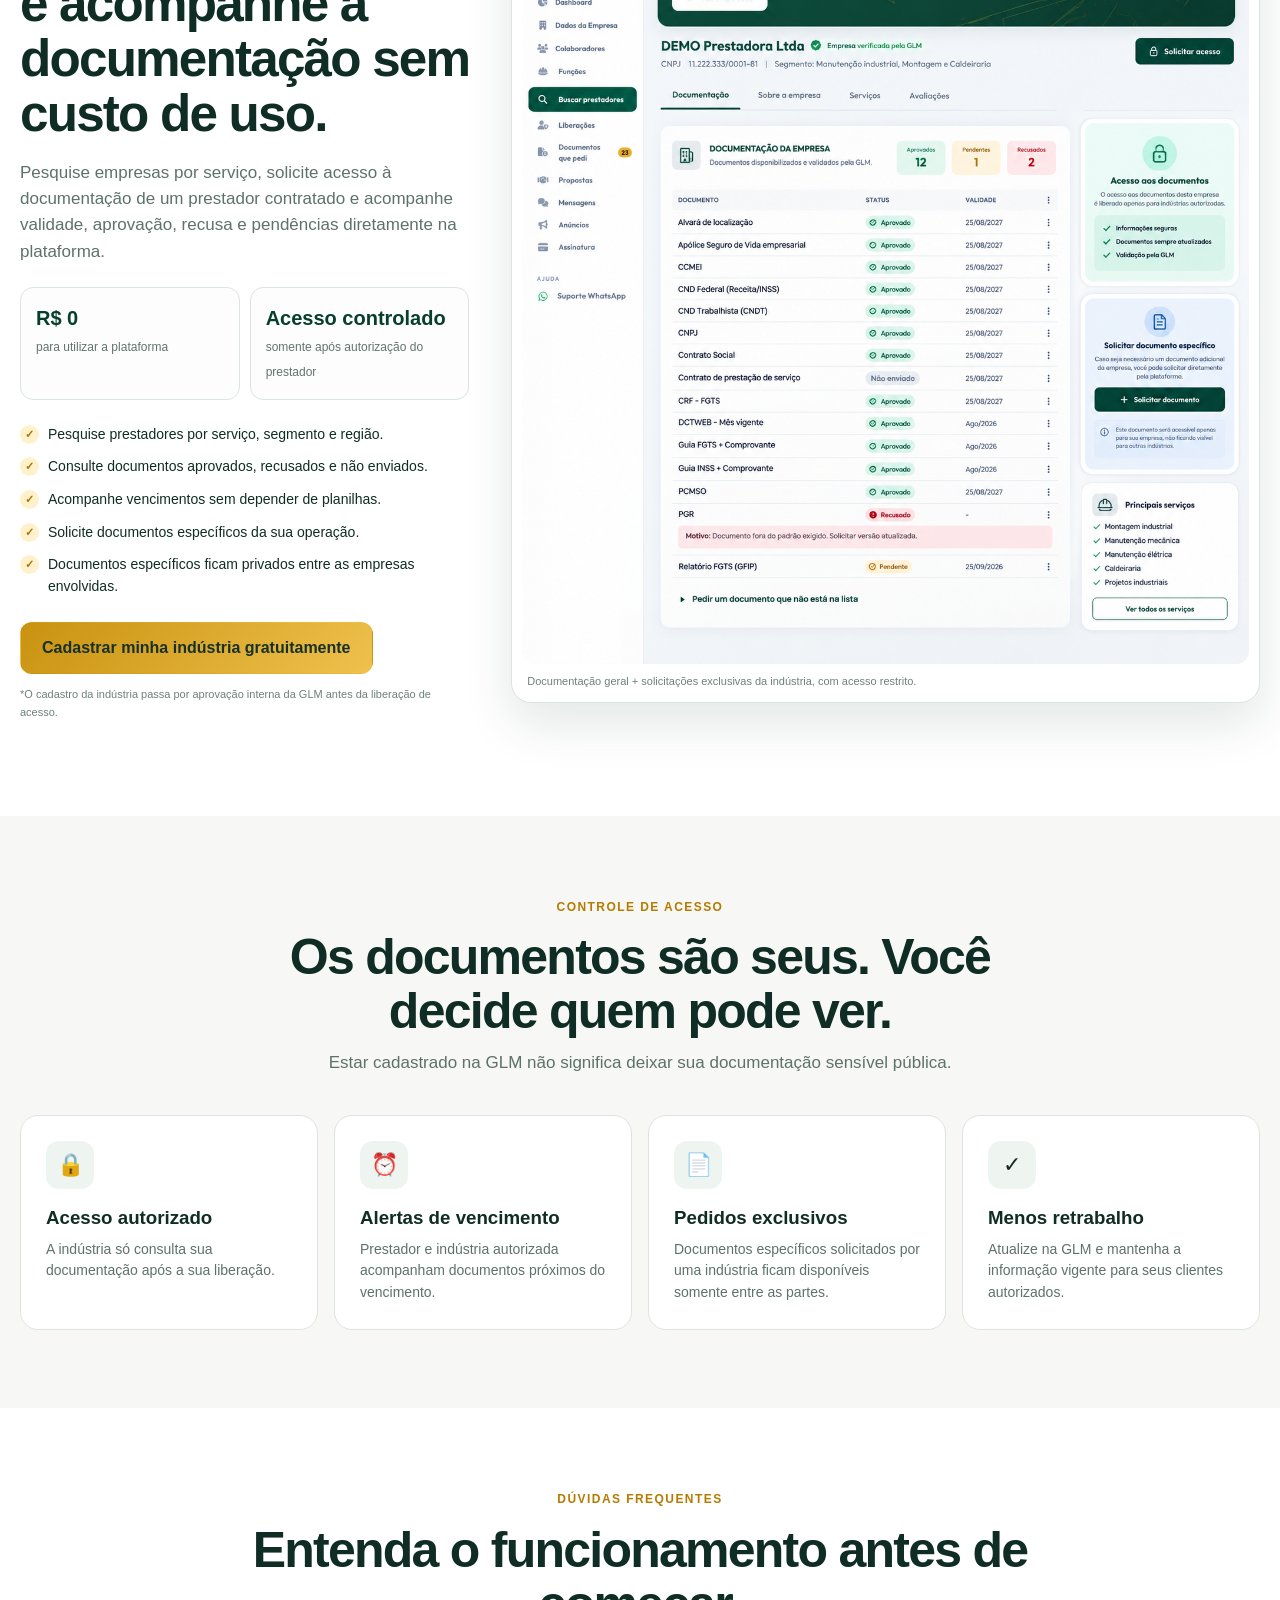
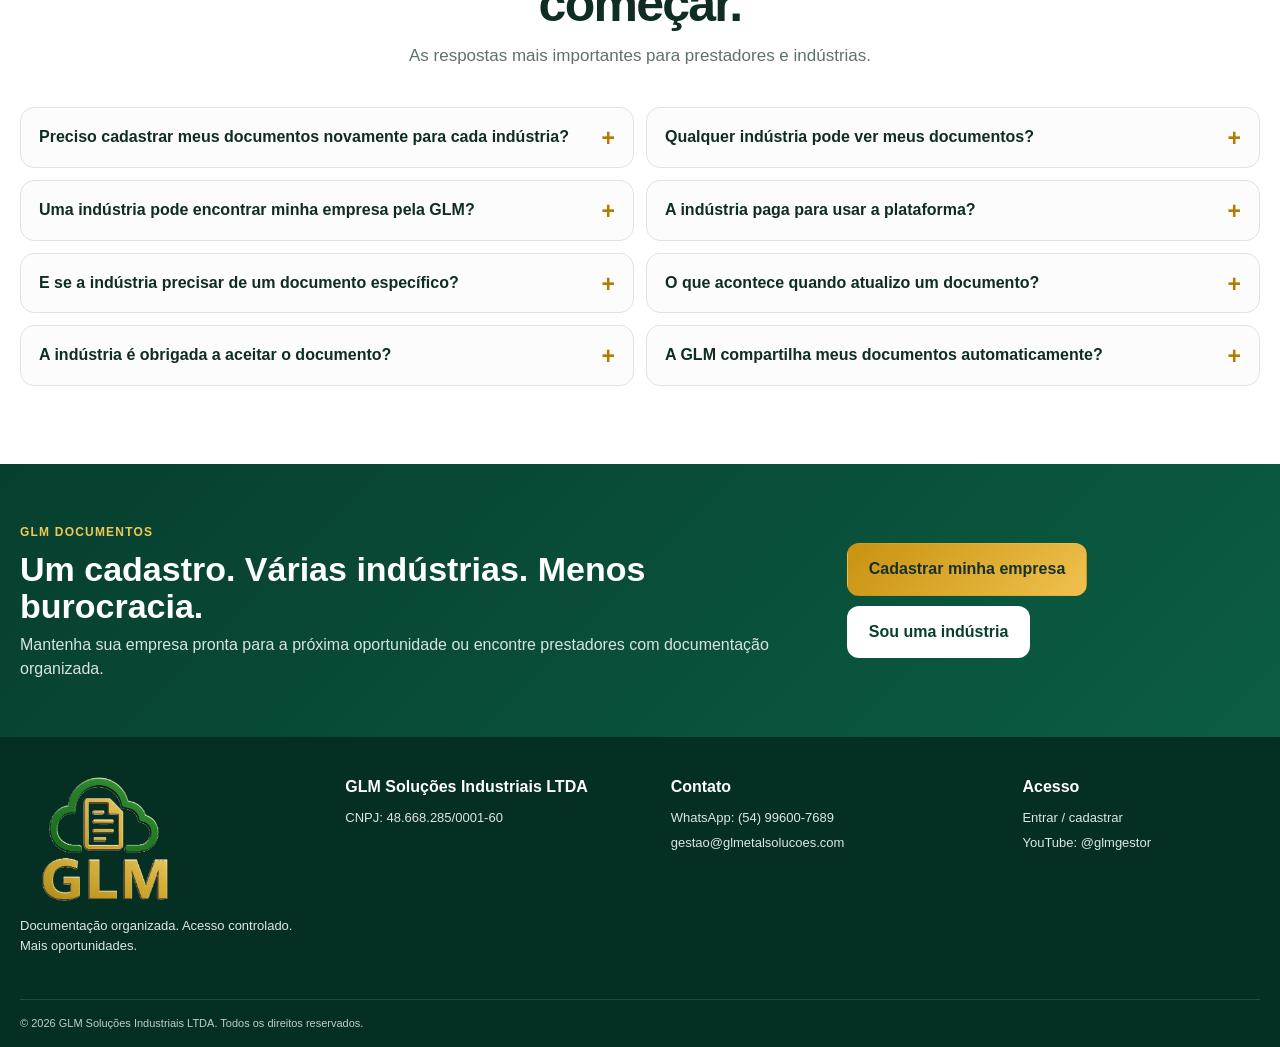
==== commit 6633087f: "Add files via upload" ====
--- a/index.html
+++ b/index.html
@@ -3,585 +3,228 @@
 <head>
   <meta charset="UTF-8" />
   <meta name="viewport" content="width=device-width, initial-scale=1.0" />
-  <meta name="description" content="GLM Documentos conecta prestadores de serviço e indústrias. Mantenha documentos em dia, controle vencimentos, seja encontrado e libere acesso somente para quem contratar sua empresa." />
+  <meta name="description" content="GLM Documentos conecta prestadores de serviço e indústrias. Centralize documentos, controle vencimentos, seja encontrado e libere acesso somente para quem contratar sua empresa." />
   <meta name="theme-color" content="#073f2e" />
   <title>GLM Documentos | Prestadores e Indústrias conectados</title>
   <link rel="stylesheet" href="styles.css" />
 </head>
-
 <body>
-
   <header class="site-header">
     <div class="container nav">
-
-      <a class="brand" href="#inicio" aria-label="GLM - início">
-        <img src="assets/logo-glm-header.png?v=20260826" alt="GLM Gestor de Documentos" />
+      <a class="brand" href="#inicio" aria-label="GLM Documentos - início">
+        <img src="assets/logo-glm-header.png" alt="GLM Gestor de Documentos" />
       </a>
-
       <button class="menu-toggle" aria-label="Abrir menu" aria-expanded="false">☰</button>
-
       <nav class="nav-links" aria-label="Navegação principal">
         <a href="#como-funciona">Como funciona</a>
-        <a href="#prestador">Para prestadores</a>
-        <a href="#industria">Para indústrias</a>
-        <a href="#seguranca">Segurança</a>
+        <a href="#prestador">Prestadores</a>
+        <a href="#industria">Indústrias</a>
+        <a href="#diferenciais">Diferenciais</a>
+        <a href="#duvidas">Dúvidas</a>
       </nav>
-
-      <a class="btn btn-primary nav-cta"
-         href="https://www.glmdocumentos.com.br"
-         target="_blank"
-         rel="noopener">
-        Acessar plataforma
-      </a>
-
+      <a class="btn btn-primary nav-cta" href="https://www.glmdocumentos.com.br/company-portal/login" target="_blank" rel="noopener">Entrar ou cadastrar</a>
     </div>
   </header>
 
-
   <main>
-
     <section class="hero" id="inicio">
       <div class="container hero-grid">
-
         <div class="hero-copy">
-
-          <span class="eyebrow">
-            DOCUMENTAÇÃO QUE CONECTA OPORTUNIDADES
-          </span>
-
-          <h1>
-            Seus documentos em dia.<br>
-            <strong>Sua empresa pronta para a indústria.</strong>
-          </h1>
-
-          <p>
-            Cadastre sua empresa, mantenha a documentação atualizada e seja
-            encontrado por indústrias que procuram exatamente o serviço que
-            você oferece. Quando for contratado, você decide quem pode acessar
-            seus documentos.
-          </p>
-
-          <div class="hero-actions">
-
-            <a class="btn btn-gold"
-               href="https://www.glmdocumentos.com.br"
-               target="_blank"
-               rel="noopener">
-              Cadastrar minha empresa
-            </a>
-
-            <a class="btn btn-outline"
-               href="https://www.glmdocumentos.com.br"
-               target="_blank"
-               rel="noopener">
-              Sou uma indústria
-            </a>
-
-          </div>
-
-
-          <div class="price-row">
-
-            <div class="price-box">
-              <span>Prestadores</span>
-              <strong>
-                R$ 49,90<small>/mês</small>
-              </strong>
-              <em>
-                *condição inicial para os primeiros meses de uso.
-              </em>
-            </div>
-
-            <div class="free-box">
-              <span>Indústrias</span>
-              <strong>GRATUITO</strong>
-              <em>
-                Cadastro sujeito à aprovação da GLM.
-              </em>
-            </div>
-
-          </div>
-
-        </div>
-
-
-        <div class="hero-card">
-
+          <span class="eyebrow">GESTÃO DOCUMENTAL QUE CONECTA OPORTUNIDADES</span>
+          <h1>Documentação em dia.<br><strong>Contratações mais simples.</strong></h1>
+          <p class="hero-lead">Uma plataforma que conecta prestadores de serviço e indústrias, centralizando documentos, vencimentos, acessos e oportunidades em um só lugar.</p>
+
+          <div class="audience-cards">
+            <article class="audience-card provider-card">
+              <span class="audience-kicker">SOU PRESTADOR</span>
+              <h2>Organize sua empresa e seja encontrado.</h2>
+              <p>Mantenha seus documentos atualizados, receba alertas e libere o acesso quando uma indústria contratar você.</p>
+              <div class="audience-price"><small>A partir de</small><strong>R$ 49,90<em>/mês</em></strong><span>nos primeiros meses de uso</span></div>
+              <a class="btn btn-gold" href="https://www.glmdocumentos.com.br/company-portal/login" target="_blank" rel="noopener">Cadastrar minha empresa</a>
+            </article>
+
+            <article class="audience-card industry-card">
+              <span class="audience-kicker">SOU UMA INDÚSTRIA</span>
+              <h2>Encontre prestadores e acompanhe documentos.</h2>
+              <p>Pesquise empresas por serviço, solicite acesso e acompanhe validade, aprovação, recusa e pendências.</p>
+              <div class="audience-free"><small>Uso da plataforma</small><strong>GRATUITO</strong><span>cadastro sujeito à aprovação da GLM</span></div>
+              <a class="btn btn-outline" href="https://www.glmdocumentos.com.br/company-portal/login" target="_blank" rel="noopener">Cadastrar minha indústria</a>
+            </article>
+          </div>
+        </div>
+
+        <div class="hero-card" aria-label="Resumo de funcionamento da plataforma">
           <div class="hero-card-head">
-            <span>Um cadastro. Vários clientes.</span>
+            <span>Um cadastro. Várias indústrias.</span>
             <b>GLM Documentos</b>
           </div>
-
           <div class="flow-mini">
-
-            <div>
-              <i>1</i>
-              <b>Cadastre</b>
-              <span>Sua empresa e seus serviços</span>
-            </div>
-
-            <div>
-              <i>2</i>
-              <b>Atualize</b>
-              <span>Documentos e vencimentos</span>
-            </div>
-
-            <div>
-              <i>3</i>
-              <b>Seja encontrado</b>
-              <span>Por indústrias na plataforma</span>
-            </div>
-
-            <div>
-              <i>4</i>
-              <b>Autorize</b>
-              <span>O acesso quando for contratado</span>
-            </div>
-
-          </div>
-
-          <p class="hero-note">
-            Você não precisa mais reenviar os mesmos documentos para cada novo
-            cliente. Atualizou na GLM? As indústrias autorizadas veem a versão
-            vigente.
-          </p>
-
-        </div>
-
-      </div>
-    </section>
-
+            <div><i>1</i><b>Cadastre</b><span>Sua empresa, serviços e documentos.</span></div>
+            <div><i>2</i><b>Mantenha em dia</b><span>Acompanhe alertas e vencimentos.</span></div>
+            <div><i>3</i><b>Seja encontrado</b><span>Indústrias pesquisam pelo serviço que precisam.</span></div>
+            <div><i>4</i><b>Autorize</b><span>Libere seus documentos somente quando quiser.</span></div>
+          </div>
+          <div class="hero-highlight">
+            <strong>Cadastre uma vez. Atualize uma vez.</strong>
+            <span>As indústrias autorizadas passam a consultar a versão vigente sem você reenviar tudo a cada contratação.</span>
+          </div>
+        </div>
+      </div>
+    </section>
+
+    <section class="trust-strip" aria-label="Principais benefícios">
+      <div class="container trust-grid">
+        <div><span>🔒</span><b>Acesso controlado</b><small>Você decide quem pode consultar</small></div>
+        <div><span>⏰</span><b>Alertas de vencimento</b><small>Antecipe atualizações e pendências</small></div>
+        <div><span>☁️</span><b>Tudo em um só lugar</b><small>Documentos centralizados na nuvem</small></div>
+        <div><span>🔎</span><b>Mais oportunidades</b><small>Prestadores podem ser encontrados por serviço</small></div>
+      </div>
+    </section>
+
+    <section class="difference" id="diferenciais">
+      <div class="container difference-inner">
+        <span class="eyebrow">O DIFERENCIAL DA GLM</span>
+        <h2>Um cadastro. Vários clientes. Menos burocracia.</h2>
+        <p>Em vez de enviar os mesmos documentos repetidamente para cada nova indústria, o prestador mantém sua empresa atualizada na GLM e autoriza o acesso conforme cada contratação.</p>
+        <div class="difference-flow">
+          <div><b>1</b><span>Cadastre</span></div><i>→</i>
+          <div><b>2</b><span>Atualize</span></div><i>→</i>
+          <div><b>3</b><span>Autorize</span></div><i>→</i>
+          <div><b>4</b><span>Compartilhe sem reenviar</span></div>
+        </div>
+      </div>
+    </section>
 
     <section class="steps" id="como-funciona">
-
       <div class="container">
-
         <div class="section-title">
-
           <span>COMO FUNCIONA</span>
-
-          <h2>
-            Do cadastro à liberação, tudo em um só fluxo.
-          </h2>
-
-          <p>
-            Prestador e indústria usam a mesma plataforma, mas com acessos e
-            objetivos diferentes.
-          </p>
-
-        </div>
-
-
+          <h2>Do cadastro à liberação, tudo em um só fluxo.</h2>
+          <p>Prestador e indústria usam a mesma plataforma, com acessos e objetivos diferentes.</p>
+        </div>
         <div class="steps-grid">
-
-          <article>
-            <div class="step-num">01</div>
-            <h3>Cadastre sua empresa</h3>
-            <p>
-              Informe seus dados, serviços e regiões atendidas.
-            </p>
-          </article>
-
-          <article>
-            <div class="step-num">02</div>
-            <h3>Mantenha tudo em dia</h3>
-            <p>
-              A GLM acompanha vencimentos e avisa antes dos documentos vencerem.
-            </p>
-          </article>
-
-          <article>
-            <div class="step-num">03</div>
-            <h3>Seja encontrado</h3>
-            <p>
-              Indústrias pesquisam prestadores pelo serviço que precisam contratar.
-            </p>
-          </article>
-
-          <article>
-            <div class="step-num">04</div>
-            <h3>Libere o acesso</h3>
-            <p>
-              Quando houver contratação, você autoriza a indústria a consultar
-              seus documentos.
-            </p>
-          </article>
-
-        </div>
-
-      </div>
-
-    </section>
-
+          <article><div class="step-num">01</div><h3>Cadastre sua empresa</h3><p>Informe dados, serviços, regiões atendidas e documentação.</p></article>
+          <article><div class="step-num">02</div><h3>Mantenha tudo em dia</h3><p>A GLM acompanha vencimentos e avisa antes dos documentos vencerem.</p></article>
+          <article><div class="step-num">03</div><h3>Seja encontrado</h3><p>Indústrias pesquisam prestadores pelo serviço que precisam contratar.</p></article>
+          <article><div class="step-num">04</div><h3>Libere o acesso</h3><p>Quando houver contratação, você autoriza a indústria a consultar seus documentos.</p></article>
+        </div>
+      </div>
+    </section>
 
     <section class="showcase" id="prestador">
-
       <div class="container showcase-grid">
-
         <div class="showcase-copy">
-
-          <span class="eyebrow">
-            PARA PRESTADORES DE SERVIÇO
-          </span>
-
-          <h2>
-            Organização documental e visibilidade para novas oportunidades.
-          </h2>
-
-          <p>
-            Além de controlar sua documentação, sua empresa passa a fazer parte
-            de uma base pesquisável pelas indústrias cadastradas na GLM.
-          </p>
-
+          <span class="eyebrow">PARA PRESTADORES DE SERVIÇO</span>
+          <h2>Documentos organizados e sua empresa visível para novas oportunidades.</h2>
+          <p>Além de controlar sua documentação, sua empresa passa a fazer parte de uma base pesquisável pelas indústrias cadastradas na GLM.</p>
           <ul class="check-list">
-
-            <li>
-              Cadastre os serviços que sua empresa executa.
-            </li>
-
-            <li>
-              Informe onde sua empresa atende.
-            </li>
-
-            <li>
-              Acompanhe a situação e os vencimentos dos documentos.
-            </li>
-
-            <li>
-              Receba alertas antes de um documento vencer.
-            </li>
-
-            <li>
-              Autorize o acesso somente para as indústrias que contrataram sua
-              empresa.
-            </li>
-
-            <li>
-              Atualize uma vez e evite reenviar os mesmos documentos para cada
-              cliente.
-            </li>
-
+            <li>Cadastre os serviços que sua empresa executa.</li>
+            <li>Informe onde sua empresa atende.</li>
+            <li>Acompanhe documentos e vencimentos.</li>
+            <li>Receba alertas antes de um documento vencer.</li>
+            <li>Autorize somente as indústrias que contrataram sua empresa.</li>
+            <li>Atualize uma vez e evite reenviar documentos para cada cliente.</li>
           </ul>
-
-          <a class="btn btn-primary"
-             href="https://www.glmdocumentos.com.br"
-             target="_blank"
-             rel="noopener">
-            Cadastrar minha empresa
-          </a>
-
-        </div>
-
-
+          <div class="inline-price"><b>Comece por R$ 49,90/mês</b><span>*condição inicial para os primeiros meses de uso.</span></div>
+          <a class="btn btn-primary" href="https://www.glmdocumentos.com.br/company-portal/login" target="_blank" rel="noopener">Cadastrar minha empresa</a>
+        </div>
         <figure class="screen-card">
-
-          <img
-            src="assets/busca-prestadores.png"
-            alt="Tela demonstrativa de busca de prestadores na GLM com empresas fictícias"
-          />
-
-          <figcaption>
-            Empresas, nomes e dados exibidos nesta demonstração são fictícios.
-          </figcaption>
-
+          <img src="assets/busca-prestadores.png" alt="Tela demonstrativa de busca de prestadores na GLM com empresas fictícias" />
+          <figcaption>Empresas, nomes e dados exibidos nesta demonstração são fictícios.</figcaption>
         </figure>
-
-      </div>
-
-    </section>
-
+      </div>
+    </section>
 
     <section class="industry" id="industria">
-
       <div class="container industry-grid">
-
         <div class="industry-copy">
-
-          <span class="eyebrow gold">
-            PARA INDÚSTRIAS
-          </span>
-
-          <h2>
-            Encontre, contrate e acompanhe a documentação sem custo de uso.
-          </h2>
-
-          <p>
-            A indústria pode pesquisar empresas por serviço, solicitar acesso
-            à documentação de um prestador contratado e acompanhar validade,
-            aprovação, recusa e pendências diretamente na plataforma.
-          </p>
-
-
+          <span class="eyebrow gold">PARA INDÚSTRIAS</span>
+          <div class="free-pill">USO GRATUITO PARA INDÚSTRIAS</div>
+          <h2>Encontre, contrate e acompanhe a documentação sem custo de uso.</h2>
+          <p>Pesquise empresas por serviço, solicite acesso à documentação de um prestador contratado e acompanhe validade, aprovação, recusa e pendências diretamente na plataforma.</p>
           <div class="industry-badges">
-
-            <div>
-              <strong>R$ 0</strong>
-              <span>
-                para a indústria usar a plataforma
-              </span>
-            </div>
-
-            <div>
-              <strong>Acesso controlado</strong>
-              <span>
-                somente após autorização do prestador
-              </span>
-            </div>
-
-          </div>
-
-
+            <div><strong>R$ 0</strong><span>para utilizar a plataforma</span></div>
+            <div><strong>Acesso controlado</strong><span>somente após autorização do prestador</span></div>
+          </div>
           <ul class="check-list gold-list">
-
-            <li>
-              Pesquise prestadores por serviço, segmento e região.
-            </li>
-
-            <li>
-              Consulte documentos aprovados, recusados e não enviados.
-            </li>
-
-            <li>
-              Acompanhe vencimentos sem depender de planilhas.
-            </li>
-
-            <li>
-              Solicite documentos específicos da sua operação.
-            </li>
-
-            <li>
-              Documentos internos solicitados pela sua indústria ficam privados
-              e não aparecem para outras indústrias.
-            </li>
-
+            <li>Pesquise prestadores por serviço, segmento e região.</li>
+            <li>Consulte documentos aprovados, recusados e não enviados.</li>
+            <li>Acompanhe vencimentos sem depender de planilhas.</li>
+            <li>Solicite documentos específicos da sua operação.</li>
+            <li>Documentos específicos ficam privados entre as empresas envolvidas.</li>
           </ul>
-
-
-          <a class="btn btn-gold"
-             href="https://www.glmdocumentos.com.br"
-             target="_blank"
-             rel="noopener">
-            Cadastrar minha indústria gratuitamente
-          </a>
-
-          <p class="microcopy">
-            *O cadastro da indústria passa por aprovação interna da GLM antes
-            da liberação de acesso.
-          </p>
-
-        </div>
-
-
+          <a class="btn btn-gold" href="https://www.glmdocumentos.com.br/company-portal/login" target="_blank" rel="noopener">Cadastrar minha indústria gratuitamente</a>
+          <p class="microcopy">*O cadastro da indústria passa por aprovação interna da GLM antes da liberação de acesso.</p>
+        </div>
         <figure class="screen-card industry-screen">
-
-          <img
-            src="assets/documentos-industria.png"
-            alt="Tela demonstrativa da indústria acompanhando documentos de um prestador"
-          />
-
-          <figcaption>
-            Documentação geral + solicitações exclusivas da indústria, com
-            acesso restrito.
-          </figcaption>
-
+          <img src="assets/documentos-industria.png" alt="Tela demonstrativa da indústria acompanhando documentos de um prestador" />
+          <figcaption>Documentação geral + solicitações exclusivas da indústria, com acesso restrito.</figcaption>
         </figure>
-
-      </div>
-
-    </section>
-
+      </div>
+    </section>
 
     <section class="access" id="seguranca">
-
       <div class="container">
-
         <div class="section-title">
-
           <span>CONTROLE DE ACESSO</span>
-
-          <h2>
-            Os documentos são seus. Você decide quem pode ver.
-          </h2>
-
-          <p>
-            Estar cadastrado na GLM não significa deixar sua documentação
-            sensível pública.
-          </p>
-
-        </div>
-
-
+          <h2>Os documentos são seus. Você decide quem pode ver.</h2>
+          <p>Estar cadastrado na GLM não significa deixar sua documentação sensível pública.</p>
+        </div>
         <div class="access-grid">
-
-          <article>
-            <div class="icon">🔒</div>
-            <h3>Acesso autorizado</h3>
-            <p>
-              A indústria só consulta a documentação após a liberação do prestador.
-            </p>
-          </article>
-
-          <article>
-            <div class="icon">⏰</div>
-            <h3>Alertas de vencimento</h3>
-            <p>
-              Prestador e indústria autorizada acompanham documentos próximos
-              do vencimento.
-            </p>
-          </article>
-
-          <article>
-            <div class="icon">📄</div>
-            <h3>Pedidos exclusivos</h3>
-            <p>
-              A indústria pode solicitar um documento específico que ficará
-              disponível somente entre as duas empresas.
-            </p>
-          </article>
-
-          <article>
-            <div class="icon">✓</div>
-            <h3>Menos retrabalho</h3>
-            <p>
-              Atualize o documento na GLM e mantenha a informação vigente para
-              todos os clientes autorizados.
-            </p>
-          </article>
-
-        </div>
-
-      </div>
-
-    </section>
-
+          <article><div class="icon">🔒</div><h3>Acesso autorizado</h3><p>A indústria só consulta sua documentação após a sua liberação.</p></article>
+          <article><div class="icon">⏰</div><h3>Alertas de vencimento</h3><p>Prestador e indústria autorizada acompanham documentos próximos do vencimento.</p></article>
+          <article><div class="icon">📄</div><h3>Pedidos exclusivos</h3><p>Documentos específicos solicitados por uma indústria ficam disponíveis somente entre as partes.</p></article>
+          <article><div class="icon">✓</div><h3>Menos retrabalho</h3><p>Atualize na GLM e mantenha a informação vigente para seus clientes autorizados.</p></article>
+        </div>
+      </div>
+    </section>
+
+    <section class="faq" id="duvidas">
+      <div class="container">
+        <div class="section-title">
+          <span>DÚVIDAS FREQUENTES</span>
+          <h2>Entenda o funcionamento antes de começar.</h2>
+          <p>As respostas mais importantes para prestadores e indústrias.</p>
+        </div>
+        <div class="faq-grid">
+          <details><summary>Preciso cadastrar meus documentos novamente para cada indústria?</summary><p>Não. Você mantém sua documentação atualizada na GLM e autoriza o acesso quando uma nova indústria contratar sua empresa.</p></details>
+          <details><summary>Qualquer indústria pode ver meus documentos?</summary><p>Não. A indústria só terá acesso aos documentos após a autorização do prestador.</p></details>
+          <details><summary>Uma indústria pode encontrar minha empresa pela GLM?</summary><p>Sim. As indústrias podem pesquisar prestadores de acordo com o serviço que precisam contratar.</p></details>
+          <details><summary>A indústria paga para usar a plataforma?</summary><p>Não. Para indústrias, o uso da plataforma é gratuito. O cadastro está sujeito à aprovação da GLM.</p></details>
+          <details><summary>E se a indústria precisar de um documento específico?</summary><p>Ela pode solicitar pela plataforma. Esse documento fica disponível somente entre as empresas envolvidas naquela relação.</p></details>
+          <details><summary>O que acontece quando atualizo um documento?</summary><p>A versão atualizada fica disponível para as empresas que já possuem autorização de acesso, sem necessidade de reenvio individual.</p></details>
+          <details><summary>A indústria é obrigada a aceitar o documento?</summary><p>Não. Cada indústria mantém seus próprios critérios e pode aprovar, reprovar ou solicitar nova documentação.</p></details>
+          <details><summary>A GLM compartilha meus documentos automaticamente?</summary><p>Não. A disponibilização ocorre conforme as autorizações de acesso concedidas pelo prestador.</p></details>
+        </div>
+      </div>
+    </section>
 
     <section class="cta">
-
       <div class="container cta-inner">
-
         <div>
-
           <span>GLM DOCUMENTOS</span>
-
-          <h2>
-            Uma plataforma para quem presta serviço e para quem precisa contratar.
-          </h2>
-
-          <p>
-            Comece pelo seu perfil e mantenha sua empresa pronta para a próxima
-            oportunidade.
-          </p>
-
-        </div>
-
-
+          <h2>Um cadastro. Várias indústrias. Menos burocracia.</h2>
+          <p>Mantenha sua empresa pronta para a próxima oportunidade ou encontre prestadores com documentação organizada.</p>
+        </div>
         <div class="cta-actions">
-
-          <a class="btn btn-gold"
-             href="https://www.glmdocumentos.com.br"
-             target="_blank"
-             rel="noopener">
-            Cadastrar minha empresa
-          </a>
-
-          <a class="btn btn-light"
-             href="https://www.glmdocumentos.com.br"
-             target="_blank"
-             rel="noopener">
-            Cadastrar indústria
-          </a>
-
-        </div>
-
-      </div>
-
-    </section>
-
+          <a class="btn btn-gold" href="https://www.glmdocumentos.com.br/company-portal/login" target="_blank" rel="noopener">Cadastrar minha empresa</a>
+          <a class="btn btn-light" href="https://www.glmdocumentos.com.br/company-portal/login" target="_blank" rel="noopener">Sou uma indústria</a>
+        </div>
+      </div>
+    </section>
   </main>
 
-
   <footer class="footer">
-
     <div class="container footer-grid">
-
-      <div class="footer-brand">
-
-        <img
-          src="assets/logo-glm.png"
-          alt="GLM"
-        />
-
-        <p>
-          Documentação organizada. Acesso controlado. Mais oportunidades.
-        </p>
-
-      </div>
-
-
-      <div>
-
-        <h4>
-          GLM Soluções Industriais LTDA
-        </h4>
-
-        <p>
-          CNPJ: 48.668.285/0001-60
-        </p>
-
-      </div>
-
-
-      <div>
-
-        <h4>Contato</h4>
-
-        <a
-          href="https://wa.me/5554996007689"
-          target="_blank"
-          rel="noopener">
-          WhatsApp: (54) 99600-7689
-        </a>
-
-        <a href="mailto:gestao@glmetalsolucoes.com">
-          gestao@glmetalsolucoes.com
-        </a>
-
-      </div>
-
-
-      <div>
-
-        <h4>Acesso</h4>
-
-        <a
-          href="https://www.glmdocumentos.com.br"
-          target="_blank"
-          rel="noopener">
-          www.glmdocumentos.com.br
-        </a>
-
-        <a
-          href="https://www.youtube.com/@glmgestor"
-          target="_blank"
-          rel="noopener"
-          aria-label="Canal da GLM no YouTube">
-          YouTube: @glmgestor
-        </a>
-
-      </div>
-
+      <div class="footer-brand"><img src="assets/logo-glm.png" alt="GLM" /><p>Documentação organizada. Acesso controlado. Mais oportunidades.</p></div>
+      <div><h4>GLM Soluções Industriais LTDA</h4><p>CNPJ: 48.668.285/0001-60</p></div>
+      <div><h4>Contato</h4><a href="https://wa.me/5554996007689" target="_blank" rel="noopener">WhatsApp: (54) 99600-7689</a><a href="mailto:gestao@glmetalsolucoes.com">gestao@glmetalsolucoes.com</a></div>
+      <div><h4>Acesso</h4><a href="https://www.glmdocumentos.com.br/company-portal/login" target="_blank" rel="noopener">Entrar / cadastrar</a><a href="https://www.youtube.com/@glmgestor" target="_blank" rel="noopener">YouTube: @glmgestor</a></div>
     </div>
-
-
-    <div class="container footer-bottom">
-      © <span id="year"></span> GLM Soluções Industriais LTDA.
-      Todos os direitos reservados.
-    </div>
-
+    <div class="container footer-bottom">© <span id="year"></span> GLM Soluções Industriais LTDA. Todos os direitos reservados.</div>
   </footer>
 
-
+  <a class="mobile-sticky-cta" href="https://www.glmdocumentos.com.br/company-portal/login" target="_blank" rel="noopener">Entrar ou cadastrar</a>
   <script src="script.js"></script>
-
 </body>
 </html>
--- a/styles.css
+++ b/styles.css
@@ -1,929 +1,19 @@
-:root{
-  --green:#073f2e;
-  --green2:#0b5c43;
-  --green3:#14845e;
-  --gold:#d6a72c;
-  --gold2:#efc14d;
-  --cream:#fbfaf6;
-  --soft:#f3f6f4;
-  --ink:#0f2d24;
-  --muted:#5e716a;
-  --line:#dce5e0;
-  --white:#fff;
-  --shadow:0 20px 50px rgba(14,57,43,.12);
-}
-
-*{
-  box-sizing:border-box;
-}
-
-html{
-  scroll-behavior:smooth;
-}
-
-body{
-  margin:0;
-  font-family:Inter,Segoe UI,Arial,sans-serif;
-  color:var(--ink);
-  background:var(--cream);
-  line-height:1.55;
-}
-
-a{
-  text-decoration:none;
-  color:inherit;
-}
-
-img{
-  max-width:100%;
-}
-
-.container{
-  width:min(1240px,calc(100% - 40px));
-  margin:auto;
-}
-
-
-/* =========================================
-   CABEÇALHO
-========================================= */
-
-.site-header{
-  position:sticky;
-  top:0;
-  z-index:100;
-  background:rgba(251,250,246,.96);
-  backdrop-filter:blur(14px);
-  border-bottom:1px solid #e9ece8;
-}
-
-.nav{
-  min-height:125px;
-  display:flex;
-  align-items:center;
-  gap:28px;
-}
-
-/* LOGO HORIZONTAL OFICIAL */
-
-.brand{
-  margin-right:auto;
-  display:flex;
-  align-items:center;
-  min-width:320px;
-}
-
-.brand img{
-  width:310px;
-  height:auto;
-  max-height:none;
-  object-fit:contain;
-  object-position:left center;
-  display:block;
-  background:transparent;
-}
-
-.nav-links{
-  display:flex;
-  gap:30px;
-  font-size:14px;
-  font-weight:700;
-}
-
-.nav-links a:hover{
-  color:var(--gold);
-}
-
-.menu-toggle{
-  display:none;
-  border:0;
-  background:transparent;
-  font-size:28px;
-  color:var(--green);
-}
-
-
-/* =========================================
-   BOTÕES
-========================================= */
-
-.btn{
-  display:inline-flex;
-  align-items:center;
-  justify-content:center;
-  min-height:50px;
-  border-radius:12px;
-  padding:13px 21px;
-  font-weight:800;
-  border:1px solid transparent;
-  transition:.2s;
-  cursor:pointer;
-}
-
-.btn:hover{
-  transform:translateY(-1px);
-}
-
-.btn-primary{
-  background:linear-gradient(135deg,var(--green),var(--green2));
-  color:white;
-  box-shadow:0 9px 20px rgba(5,67,47,.15);
-}
-
-.btn-gold{
-  background:linear-gradient(135deg,#c99210,var(--gold2));
-  color:#173128;
-}
-
-.btn-outline{
-  border-color:#8ca199;
-  background:white;
-  color:var(--green);
-}
-
-.btn-light{
-  background:white;
-  color:var(--green);
-}
-
-
-/* =========================================
-   HERO
-========================================= */
-
-.hero{
-  padding:76px 0 70px;
-  background:
-    radial-gradient(
-      circle at 84% 16%,
-      rgba(214,167,44,.14),
-      transparent 28%
-    ),
-    linear-gradient(180deg,#fbfaf6,#fff);
-}
-
-.hero-grid{
-  display:grid;
-  grid-template-columns:1.1fr .9fr;
-  gap:58px;
-  align-items:center;
-}
-
-.eyebrow{
-  display:inline-block;
-  color:#b47b00;
-  font-size:12px;
-  font-weight:900;
-  letter-spacing:.11em;
-  margin-bottom:15px;
-}
-
-.eyebrow.gold{
-  color:#a86d00;
-}
-
-.hero h1{
-  font-size:clamp(44px,5.2vw,72px);
-  line-height:1.02;
-  letter-spacing:-.045em;
-  margin:0 0 24px;
-  font-weight:720;
-}
-
-.hero h1 strong{
-  color:#b98210;
-}
-
-.hero-copy>p{
-  font-size:18px;
-  color:#4f625b;
-  max-width:720px;
-}
-
-.hero-actions{
-  display:flex;
-  gap:12px;
-  flex-wrap:wrap;
-  margin-top:28px;
-}
-
-
-/* =========================================
-   PREÇOS
-========================================= */
-
-.price-row{
-  display:grid;
-  grid-template-columns:1fr 1fr;
-  gap:12px;
-  margin-top:28px;
-}
-
-.price-box,
-.free-box{
-  background:white;
-  border:1px solid var(--line);
-  border-radius:14px;
-  padding:18px;
-  box-shadow:0 7px 24px rgba(20,61,47,.06);
-}
-
-.price-box span,
-.free-box span{
-  font-size:12px;
-  font-weight:800;
-  color:#65756f;
-}
-
-.price-box strong,
-.free-box strong{
-  display:block;
-  font-size:27px;
-  color:var(--green);
-  margin:3px 0;
-}
-
-.price-box strong small{
-  font-size:14px;
-}
-
-.price-box em,
-.free-box em{
-  font-style:normal;
-  font-size:11px;
-  color:#66766f;
-}
-
-
-/* =========================================
-   CARD PRINCIPAL
-========================================= */
-
-.hero-card{
-  background:linear-gradient(145deg,#073f2e,#0c5c43);
-  color:white;
-  border-radius:24px;
-  padding:34px;
-  box-shadow:0 26px 70px rgba(4,52,37,.22);
-  position:relative;
-  overflow:hidden;
-}
-
-.hero-card:after{
-  content:"";
-  position:absolute;
-  width:260px;
-  height:260px;
-  border-radius:50%;
-  background:rgba(232,186,65,.1);
-  right:-80px;
-  top:-90px;
-}
-
-.hero-card-head{
-  position:relative;
-  z-index:1;
-  display:flex;
-  justify-content:space-between;
-  gap:20px;
-  border-bottom:1px solid rgba(255,255,255,.15);
-  padding-bottom:17px;
-}
-
-.hero-card-head span{
-  color:#f2c858;
-  font-weight:800;
-}
-
-.flow-mini{
-  position:relative;
-  z-index:1;
-  display:grid;
-  grid-template-columns:1fr 1fr;
-  gap:15px;
-  margin-top:22px;
-}
-
-.flow-mini div{
-  background:rgba(255,255,255,.08);
-  border:1px solid rgba(255,255,255,.12);
-  border-radius:15px;
-  padding:18px;
-}
-
-.flow-mini i{
-  display:grid;
-  place-items:center;
-  width:28px;
-  height:28px;
-  border-radius:50%;
-  background:var(--gold2);
-  color:#173128;
-  font-style:normal;
-  font-weight:900;
-  margin-bottom:9px;
-}
-
-.flow-mini b{
-  display:block;
-}
-
-.flow-mini span{
-  font-size:12px;
-  color:#d8e6e0;
-}
-
-.hero-note{
-  position:relative;
-  z-index:1;
-  margin:20px 0 0;
-  color:#dce9e4;
-  font-size:13px;
-}
-
-
-/* =========================================
-   TÍTULOS DAS SEÇÕES
-========================================= */
-
-.section-title{
-  text-align:center;
-  max-width:820px;
-  margin:0 auto 38px;
-}
-
-.section-title>span{
-  color:#b47b00;
-  font-size:12px;
-  font-weight:900;
-  letter-spacing:.12em;
-}
-
-.section-title h2{
-  font-size:clamp(32px,4vw,50px);
-  line-height:1.08;
-  letter-spacing:-.035em;
-  margin:12px 0;
-}
-
-.section-title p{
-  font-size:17px;
-  color:var(--muted);
-  margin:0;
-}
-
-
-/* FRASE "DO CADASTRO À LIBERAÇÃO..." */
-
-.steps .section-title{
-  max-width:100%;
-}
-
-.steps .section-title h2{
-  white-space:nowrap;
-  font-size:clamp(30px,3.4vw,48px);
-}
-
-
-/* =========================================
-   ETAPAS
-========================================= */
-
-.steps{
-  padding:72px 0;
-  background:#fff;
-}
-
-.steps-grid{
-  display:grid;
-  grid-template-columns:repeat(4,1fr);
-  gap:16px;
-}
-
-.steps-grid article{
-  border:1px solid var(--line);
-  background:#fbfcfb;
-  border-radius:18px;
-  padding:24px;
-}
-
-.step-num{
-  font-size:12px;
-  color:#b47b00;
-  font-weight:900;
-}
-
-.steps-grid h3{
-  margin:8px 0;
-}
-
-.steps-grid p{
-  margin:0;
-  color:var(--muted);
-  font-size:14px;
-}
-
-
-/* =========================================
-   SHOWCASE / INDÚSTRIA
-========================================= */
-
-.showcase,
-.industry{
-  padding:84px 0;
-}
-
-.showcase{
-  background:var(--soft);
-}
-
-.showcase-grid,
-.industry-grid{
-  display:grid;
-  grid-template-columns:.72fr 1.28fr;
-  gap:42px;
-  align-items:center;
-}
-
-.industry-grid{
-  grid-template-columns:.75fr 1.25fr;
-}
-
-.showcase-copy h2,
-.industry-copy h2{
-  font-size:clamp(34px,4vw,52px);
-  line-height:1.08;
-  letter-spacing:-.035em;
-  margin:7px 0 18px;
-}
-
-.showcase-copy>p,
-.industry-copy>p{
-  color:var(--muted);
-  font-size:17px;
-}
-
-.check-list{
-  list-style:none;
-  padding:0;
-  margin:24px 0 28px;
-  display:grid;
-  gap:11px;
-}
-
-.check-list li{
-  position:relative;
-  padding-left:28px;
-  font-size:14px;
-}
-
-.check-list li:before{
-  content:"✓";
-  position:absolute;
-  left:0;
-  top:1px;
-  width:19px;
-  height:19px;
-  border-radius:50%;
-  display:grid;
-  place-items:center;
-  background:#dff3ea;
-  color:#08714e;
-  font-size:11px;
-  font-weight:900;
-}
-
-.gold-list li:before{
-  background:#fff1cc;
-  color:#a96f00;
-}
-
-
-/* =========================================
-   PRINTS DA PLATAFORMA
-========================================= */
-
-.screen-card{
-  margin:0;
-  background:#fff;
-  border:1px solid #dbe4df;
-  border-radius:20px;
-  padding:10px;
-  box-shadow:var(--shadow);
-}
-
-.screen-card img{
-  width:100%;
-  display:block;
-  border-radius:13px;
-}
-
-.screen-card figcaption{
-  font-size:11px;
-  color:#708078;
-  padding:9px 5px 2px;
-}
-
-
-/* =========================================
-   INDÚSTRIA
-========================================= */
-
-.industry{
-  background:white;
-}
-
-.industry-badges{
-  display:grid;
-  grid-template-columns:1fr 1fr;
-  gap:10px;
-  margin-top:22px;
-}
-
-.industry-badges div{
-  border:1px solid var(--line);
-  border-radius:13px;
-  padding:15px;
-  background:#fcfdfc;
-}
-
-.industry-badges strong{
-  display:block;
-  color:var(--green);
-  font-size:20px;
-}
-
-.industry-badges span{
-  font-size:12px;
-  color:#63736d;
-}
-
-.microcopy{
-  font-size:11px!important;
-  margin-top:12px!important;
-  color:#708078!important;
-}
-
-
-/* =========================================
-   ACESSO
-========================================= */
-
-.access{
-  padding:78px 0;
-  background:#f7f8f5;
-}
-
-.access-grid{
-  display:grid;
-  grid-template-columns:repeat(4,1fr);
-  gap:16px;
-}
-
-.access-grid article{
-  background:white;
-  border:1px solid var(--line);
-  border-radius:18px;
-  padding:25px;
-}
-
-.access-grid .icon{
-  width:48px;
-  height:48px;
-  display:grid;
-  place-items:center;
-  border-radius:13px;
-  background:#eef5f1;
-  font-size:22px;
-}
-
-.access-grid h3{
-  margin:14px 0 7px;
-}
-
-.access-grid p{
-  margin:0;
-  color:var(--muted);
-  font-size:14px;
-}
-
-
-/* =========================================
-   CTA
-========================================= */
-
-.cta{
-  background:linear-gradient(135deg,#073f2e,#0b5d43);
-  color:white;
-}
-
-.cta-inner{
-  padding:55px 0;
-  display:flex;
-  align-items:center;
-  justify-content:space-between;
-  gap:30px;
-}
-
-.cta span{
-  font-size:12px;
-  color:#efc858;
-  font-weight:900;
-  letter-spacing:.1em;
-}
-
-.cta h2{
-  font-size:34px;
-  line-height:1.1;
-  margin:7px 0;
-}
-
-.cta p{
-  margin:0;
-  color:#d8e4df;
-}
-
-.cta-actions{
-  display:flex;
-  gap:10px;
-  flex-wrap:wrap;
-}
-
-
-/* =========================================
-   RODAPÉ
-========================================= */
-
-.footer{
-  background:#062f24;
-  color:white;
-}
-
-.footer-grid{
-  padding:38px 0;
-  display:grid;
-  grid-template-columns:1.1fr 1.1fr 1.2fr .9fr;
-  gap:35px;
-}
-
-.footer-brand img{
-  width:170px;
-  height:auto;
-  max-height:128px;
-  object-fit:contain;
-  background:transparent;
-  padding:0;
-}
-
-.footer h4{
-  margin:0 0 8px;
-}
-
-.footer p,
-.footer a{
-  display:block;
-  margin:5px 0;
-  color:#dce8e3;
-  font-size:13px;
-}
-
-.footer a:hover{
-  color:var(--gold2);
-}
-
-.footer-bottom{
-  border-top:1px solid rgba(255,255,255,.12);
-  padding:15px 0;
-  font-size:11px;
-  color:#becfc8;
-}
-
-
-/* =========================================
-   TABLET
-========================================= */
-
-@media(max-width:1020px){
-
-  .nav-links{
-    display:none;
-  }
-
-  .nav-cta{
-    display:none;
-  }
-
-  .menu-toggle{
-    display:block;
-  }
-
-  .nav-links.open{
-    position:absolute;
-    display:flex;
-    top:110px;
-    left:0;
-    right:0;
-    background:#fbfaf6;
-    padding:24px 30px;
-    border-bottom:1px solid var(--line);
-    flex-direction:column;
-  }
-
-  .brand{
-    min-width:250px;
-  }
-
-  .brand img{
-    width:245px;
-  }
-
-  .hero-grid,
-  .showcase-grid,
-  .industry-grid{
-    grid-template-columns:1fr;
-  }
-
-  .steps-grid,
-  .access-grid{
-    grid-template-columns:1fr 1fr;
-  }
-
-  .screen-card{
-    order:2;
-  }
-
-  .footer-grid{
-    grid-template-columns:1fr 1fr;
-  }
-
-  .steps .section-title h2{
-    font-size:clamp(24px,3.2vw,34px);
-  }
-}
-
-
-/* =========================================
-   CELULAR
-========================================= */
-
-@media(max-width:650px){
-
-  .container{
-    width:min(100% - 26px,620px);
-  }
-
-  .nav{
-    min-height:90px;
-    gap:12px;
-  }
-
-  .brand{
-    min-width:0;
-    max-width:215px;
-  }
-
-  .brand img{
-    width:205px;
-    max-height:none;
-  }
-
-  .nav-links.open{
-    top:90px;
-  }
-
-  .hero{
-    padding:48px 0;
-  }
-
-  .hero h1{
-    font-size:42px;
-  }
-
-  .hero-copy>p{
-    font-size:16px;
-  }
-
-  .hero-actions{
-    display:grid;
-  }
-
-  .hero-actions .btn{
-    width:100%;
-  }
-
-  .price-row{
-    grid-template-columns:1fr;
-  }
-
-  .hero-card{
-    padding:24px;
-  }
-
-  .flow-mini{
-    grid-template-columns:1fr;
-  }
-
-  .steps,
-  .showcase,
-  .industry,
-  .access{
-    padding:56px 0;
-  }
-
-  .steps-grid,
-  .access-grid,
-  .industry-badges{
-    grid-template-columns:1fr;
-  }
-
-  /* mantém a frase em uma linha no celular */
-  .steps .section-title h2{
-    white-space:nowrap;
-    font-size:clamp(17px,5vw,24px);
-    letter-spacing:-.025em;
-  }
-
-  .screen-card{
-    padding:6px;
-    border-radius:14px;
-    overflow:hidden;
-  }
-
-  .screen-card img,
-  .industry-screen img{
-    min-width:0;
-    width:100%;
-    height:auto;
-    object-fit:contain;
-  }
-
-  .showcase-grid,
-  .industry-grid{
-    gap:28px;
-  }
-
-  .screen-card figcaption{
-    font-size:10px;
-  }
-
-  .cta-inner{
-    flex-direction:column;
-    align-items:flex-start;
-  }
-
-  .cta-actions{
-    width:100%;
-    display:grid;
-  }
-
-  .cta-actions .btn{
-    width:100%;
-  }
-
-  .footer-grid{
-    grid-template-columns:1fr;
-  }
-
-  .footer-bottom{
-    text-align:left;
-  }
-}
-
-
-/* =========================================
-   CELULARES PEQUENOS
-========================================= */
-
-@media(max-width:480px){
-
-  .nav{
-    min-height:84px;
-  }
-
-  .brand{
-    max-width:185px;
-  }
-
-  .brand img{
-    width:180px;
-  }
-
-  .nav-links.open{
-    top:84px;
-  }
-
-  .hero h1{
-    font-size:36px;
-  }
-
-  .section-title h2,
-  .showcase-copy h2,
-  .industry-copy h2{
-    font-size:32px;
-  }
-
-  .steps .section-title h2{
-    font-size:17px;
-    white-space:nowrap;
-  }
-}
+:root{--green:#073f2e;--green2:#0b5c43;--green3:#14845e;--gold:#d6a72c;--gold2:#efc14d;--cream:#fbfaf6;--soft:#f3f6f4;--ink:#0f2d24;--muted:#5e716a;--line:#dce5e0;--white:#fff;--shadow:0 20px 50px rgba(14,57,43,.12)}
+*{box-sizing:border-box}html{scroll-behavior:smooth}body{margin:0;font-family:Inter,Segoe UI,Arial,sans-serif;color:var(--ink);background:var(--cream);line-height:1.55}a{text-decoration:none;color:inherit}img{max-width:100%}.container{width:min(1240px,calc(100% - 40px));margin:auto}
+.site-header{position:sticky;top:0;z-index:100;background:rgba(251,250,246,.96);backdrop-filter:blur(14px);border-bottom:1px solid #e9ece8}.nav{min-height:104px;display:flex;align-items:center;gap:26px}.brand{margin-right:auto;display:flex;align-items:center;min-width:270px}.brand img{width:270px;height:auto;object-fit:contain;display:block;background:transparent}.nav-links{display:flex;gap:25px;font-size:14px;font-weight:750}.nav-links a:hover{color:var(--gold)}.menu-toggle{display:none;border:0;background:transparent;font-size:28px;color:var(--green);cursor:pointer}
+.btn{display:inline-flex;align-items:center;justify-content:center;min-height:50px;border-radius:12px;padding:13px 21px;font-weight:800;border:1px solid transparent;transition:.2s;cursor:pointer;text-align:center}.btn:hover{transform:translateY(-1px)}.btn-primary{background:linear-gradient(135deg,var(--green),var(--green2));color:white;box-shadow:0 9px 20px rgba(5,67,47,.15)}.btn-gold{background:linear-gradient(135deg,#c99210,var(--gold2));color:#173128}.btn-outline{border-color:#8ca199;background:white;color:var(--green)}.btn-light{background:white;color:var(--green)}
+.hero{padding:72px 0 68px;background:radial-gradient(circle at 84% 16%,rgba(214,167,44,.14),transparent 28%),linear-gradient(180deg,#fbfaf6,#fff)}.hero-grid{display:grid;grid-template-columns:1.12fr .88fr;gap:54px;align-items:center}.eyebrow{display:inline-block;color:#b47b00;font-size:12px;font-weight:900;letter-spacing:.11em;margin-bottom:14px}.eyebrow.gold{color:#a86d00}.hero h1{font-size:clamp(44px,5vw,70px);line-height:1.02;letter-spacing:-.045em;margin:0 0 20px;font-weight:750}.hero h1 strong{color:#b98210}.hero-lead{font-size:18px;color:#4f625b;max-width:760px;margin:0}.audience-cards{display:grid;grid-template-columns:1fr 1fr;gap:14px;margin-top:28px}.audience-card{border-radius:18px;padding:22px;border:1px solid var(--line);display:flex;flex-direction:column;align-items:flex-start;min-height:330px}.provider-card{background:linear-gradient(145deg,#073f2e,#0a503a);color:#fff}.industry-card{background:#fff}.audience-kicker{font-size:11px;font-weight:900;letter-spacing:.1em;color:var(--gold2)}.industry-card .audience-kicker{color:#a86d00}.audience-card h2{font-size:21px;line-height:1.12;margin:9px 0}.audience-card p{font-size:13px;margin:0 0 16px;color:#dbe8e3}.industry-card p{color:var(--muted)}.audience-price,.audience-free{display:flex;flex-direction:column;margin:auto 0 16px}.audience-price small,.audience-free small{font-size:11px;opacity:.8}.audience-price strong,.audience-free strong{font-size:29px;line-height:1.05}.audience-price strong em{font-size:13px;font-style:normal}.audience-price span,.audience-free span{font-size:10px;opacity:.75}.audience-free strong{color:var(--green)}.audience-card .btn{width:100%;margin-top:auto}
+.hero-card{background:linear-gradient(145deg,#073f2e,#0c5c43);color:white;border-radius:24px;padding:34px;box-shadow:0 26px 70px rgba(4,52,37,.22);position:relative;overflow:hidden}.hero-card:after{content:"";position:absolute;width:260px;height:260px;border-radius:50%;background:rgba(232,186,65,.1);right:-80px;top:-90px}.hero-card-head{position:relative;z-index:1;display:flex;justify-content:space-between;gap:20px;border-bottom:1px solid rgba(255,255,255,.15);padding-bottom:17px}.hero-card-head span{color:#f2c858;font-weight:800}.flow-mini{position:relative;z-index:1;display:grid;grid-template-columns:1fr 1fr;gap:14px;margin-top:20px}.flow-mini div{background:rgba(255,255,255,.08);border:1px solid rgba(255,255,255,.12);border-radius:15px;padding:17px}.flow-mini i{display:grid;place-items:center;width:28px;height:28px;border-radius:50%;background:var(--gold2);color:#173128;font-style:normal;font-weight:900;margin-bottom:8px}.flow-mini b{display:block}.flow-mini span{font-size:12px;color:#d8e6e0}.hero-highlight{position:relative;z-index:1;margin-top:19px;border-top:1px solid rgba(255,255,255,.14);padding-top:17px}.hero-highlight strong{display:block;color:#f2c858;margin-bottom:4px}.hero-highlight span{font-size:12px;color:#dce9e4}
+.trust-strip{background:#fff;border-top:1px solid #eef1ee;border-bottom:1px solid #eef1ee}.trust-grid{display:grid;grid-template-columns:repeat(4,1fr);gap:10px;padding:24px 0}.trust-grid div{display:grid;grid-template-columns:auto 1fr;column-gap:10px;align-items:center}.trust-grid span{grid-row:1/3;font-size:24px}.trust-grid b{font-size:13px}.trust-grid small{font-size:11px;color:var(--muted)}
+.difference{padding:72px 0;background:var(--soft)}.difference-inner{text-align:center;max-width:980px}.difference h2{font-size:clamp(34px,4vw,52px);line-height:1.05;letter-spacing:-.035em;margin:8px 0 15px}.difference p{max-width:800px;margin:0 auto;color:var(--muted);font-size:17px}.difference-flow{display:flex;align-items:center;justify-content:center;gap:14px;margin-top:30px;flex-wrap:wrap}.difference-flow div{background:#fff;border:1px solid var(--line);border-radius:14px;padding:15px 18px;min-width:145px;box-shadow:0 8px 24px rgba(14,57,43,.05)}.difference-flow b{display:grid;place-items:center;width:26px;height:26px;border-radius:50%;background:var(--gold2);margin:0 auto 6px}.difference-flow span{font-size:12px;font-weight:800}.difference-flow i{font-style:normal;color:#9aaca4;font-size:22px}
+.section-title{text-align:center;max-width:860px;margin:0 auto 38px}.section-title>span{color:#b47b00;font-size:12px;font-weight:900;letter-spacing:.12em}.section-title h2{font-size:clamp(32px,4vw,50px);line-height:1.08;letter-spacing:-.035em;margin:12px 0}.section-title p{font-size:17px;color:var(--muted);margin:0}.steps{padding:72px 0;background:#fff}.steps-grid{display:grid;grid-template-columns:repeat(4,1fr);gap:16px}.steps-grid article{border:1px solid var(--line);background:#fbfcfb;border-radius:18px;padding:24px}.step-num{font-size:12px;color:#b47b00;font-weight:900}.steps-grid h3{margin:8px 0}.steps-grid p{margin:0;color:var(--muted);font-size:14px}
+.showcase,.industry{padding:84px 0}.showcase{background:var(--soft)}.showcase-grid,.industry-grid{display:grid;grid-template-columns:.72fr 1.28fr;gap:42px;align-items:center}.industry-grid{grid-template-columns:.75fr 1.25fr}.showcase-copy h2,.industry-copy h2{font-size:clamp(34px,4vw,52px);line-height:1.08;letter-spacing:-.035em;margin:7px 0 18px}.showcase-copy>p,.industry-copy>p{color:var(--muted);font-size:17px}.check-list{list-style:none;padding:0;margin:24px 0;display:grid;gap:11px}.check-list li{position:relative;padding-left:28px;font-size:14px}.check-list li:before{content:"✓";position:absolute;left:0;top:1px;width:19px;height:19px;border-radius:50%;display:grid;place-items:center;background:#dff3ea;color:#08714e;font-size:11px;font-weight:900}.gold-list li:before{background:#fff1cc;color:#a96f00}.inline-price{display:flex;flex-direction:column;margin:0 0 18px;padding:14px 16px;border-radius:12px;background:#fff;border:1px solid var(--line)}.inline-price b{color:var(--green)}.inline-price span{font-size:10px;color:var(--muted)}.screen-card{margin:0;background:#fff;border:1px solid #dbe4df;border-radius:20px;padding:10px;box-shadow:var(--shadow)}.screen-card img{width:100%;display:block;border-radius:13px}.screen-card figcaption{font-size:11px;color:#708078;padding:9px 5px 2px}.industry{background:white}.free-pill{display:inline-flex;margin:0 0 8px;padding:7px 11px;border-radius:999px;background:#e9f5ef;color:#08714e;font-weight:900;font-size:11px;letter-spacing:.05em}.industry-badges{display:grid;grid-template-columns:1fr 1fr;gap:10px;margin-top:22px}.industry-badges div{border:1px solid var(--line);border-radius:13px;padding:15px;background:#fcfdfc}.industry-badges strong{display:block;color:var(--green);font-size:20px}.industry-badges span{font-size:12px;color:#63736d}.microcopy{font-size:11px!important;margin-top:12px!important;color:#708078!important}
+.access{padding:78px 0;background:#f7f8f5}.access-grid{display:grid;grid-template-columns:repeat(4,1fr);gap:16px}.access-grid article{background:white;border:1px solid var(--line);border-radius:18px;padding:25px}.access-grid .icon{width:48px;height:48px;display:grid;place-items:center;border-radius:13px;background:#eef5f1;font-size:22px}.access-grid h3{margin:14px 0 7px}.access-grid p{margin:0;color:var(--muted);font-size:14px}
+.faq{padding:78px 0;background:#fff}.faq-grid{display:grid;grid-template-columns:1fr 1fr;gap:12px}.faq details{border:1px solid var(--line);border-radius:14px;background:#fbfcfb;padding:0 18px}.faq summary{cursor:pointer;font-weight:800;padding:17px 28px 17px 0;position:relative;list-style:none}.faq summary::-webkit-details-marker{display:none}.faq summary:after{content:"+";position:absolute;right:0;top:13px;color:#b47b00;font-size:23px}.faq details[open] summary:after{content:"−"}.faq details p{margin:0 0 17px;color:var(--muted);font-size:14px}
+.cta{background:linear-gradient(135deg,#073f2e,#0b5d43);color:white}.cta-inner{padding:55px 0;display:flex;align-items:center;justify-content:space-between;gap:30px}.cta span{font-size:12px;color:#efc858;font-weight:900;letter-spacing:.1em}.cta h2{font-size:34px;line-height:1.1;margin:7px 0}.cta p{margin:0;color:#d8e4df}.cta-actions{display:flex;gap:10px;flex-wrap:wrap}
+.footer{background:#062f24;color:white}.footer-grid{padding:38px 0;display:grid;grid-template-columns:1.1fr 1.1fr 1.2fr .9fr;gap:35px}.footer-brand img{width:170px;height:auto;max-height:128px;object-fit:contain;background:transparent;padding:0}.footer h4{margin:0 0 8px}.footer p,.footer a{display:block;margin:5px 0;color:#dce8e3;font-size:13px}.footer a:hover{color:var(--gold2)}.footer-bottom{border-top:1px solid rgba(255,255,255,.12);padding:15px 0;font-size:11px;color:#becfc8}.mobile-sticky-cta{display:none}
+@media(max-width:1100px){.nav-links{gap:16px}.brand{min-width:220px}.brand img{width:220px}.nav-cta{display:none}.hero-grid{grid-template-columns:1fr}.hero-card{max-width:760px}.showcase-grid,.industry-grid{grid-template-columns:1fr}.screen-card{order:2}.steps-grid,.access-grid{grid-template-columns:1fr 1fr}.footer-grid{grid-template-columns:1fr 1fr}}
+@media(max-width:820px){.menu-toggle{display:block}.nav-links{display:none}.nav-links.open{position:absolute;display:flex;top:92px;left:0;right:0;background:#fbfaf6;padding:22px 26px;border-bottom:1px solid var(--line);flex-direction:column;gap:18px}.nav{min-height:92px}.brand{min-width:0}.brand img{width:205px}.audience-cards{grid-template-columns:1fr}.audience-card{min-height:0}.trust-grid{grid-template-columns:1fr 1fr}.faq-grid{grid-template-columns:1fr}.difference-flow i{display:none}.difference-flow{display:grid;grid-template-columns:1fr 1fr}.mobile-sticky-cta{display:flex;position:fixed;left:14px;right:14px;bottom:14px;z-index:120;min-height:50px;align-items:center;justify-content:center;background:linear-gradient(135deg,#c99210,var(--gold2));color:#173128;font-weight:900;border-radius:12px;box-shadow:0 12px 30px rgba(5,55,40,.25)}body{padding-bottom:72px}}
+@media(max-width:650px){.container{width:min(100% - 26px,620px)}.hero{padding:44px 0}.hero h1{font-size:40px}.hero-lead{font-size:16px}.hero-card{padding:23px}.flow-mini{grid-template-columns:1fr}.trust-grid{grid-template-columns:1fr}.trust-grid div{padding:6px 0}.steps,.difference,.showcase,.industry,.access,.faq{padding:54px 0}.steps-grid,.access-grid,.industry-badges{grid-template-columns:1fr}.difference-flow{grid-template-columns:1fr}.screen-card{padding:6px;border-radius:14px;overflow:hidden}.screen-card img,.industry-screen img{min-width:0;width:100%;height:auto;object-fit:contain}.showcase-grid,.industry-grid{gap:28px}.cta-inner{flex-direction:column;align-items:flex-start}.cta-actions{width:100%;display:grid}.cta-actions .btn{width:100%}.footer-grid{grid-template-columns:1fr}.footer-bottom{text-align:left}.section-title h2,.showcase-copy h2,.industry-copy h2{font-size:32px}.steps .section-title h2{font-size:clamp(24px,7vw,32px)}}
+@media(max-width:450px){.nav{min-height:84px}.nav-links.open{top:84px}.brand img{width:175px}.hero h1{font-size:35px}.audience-card{padding:18px}.hero-card-head{flex-direction:column;gap:4px}.section-title h2,.showcase-copy h2,.industry-copy h2{font-size:29px}.cta h2{font-size:29px}}
+@media(prefers-reduced-motion:reduce){html{scroll-behavior:auto}.btn{transition:none}.btn:hover{transform:none}}
